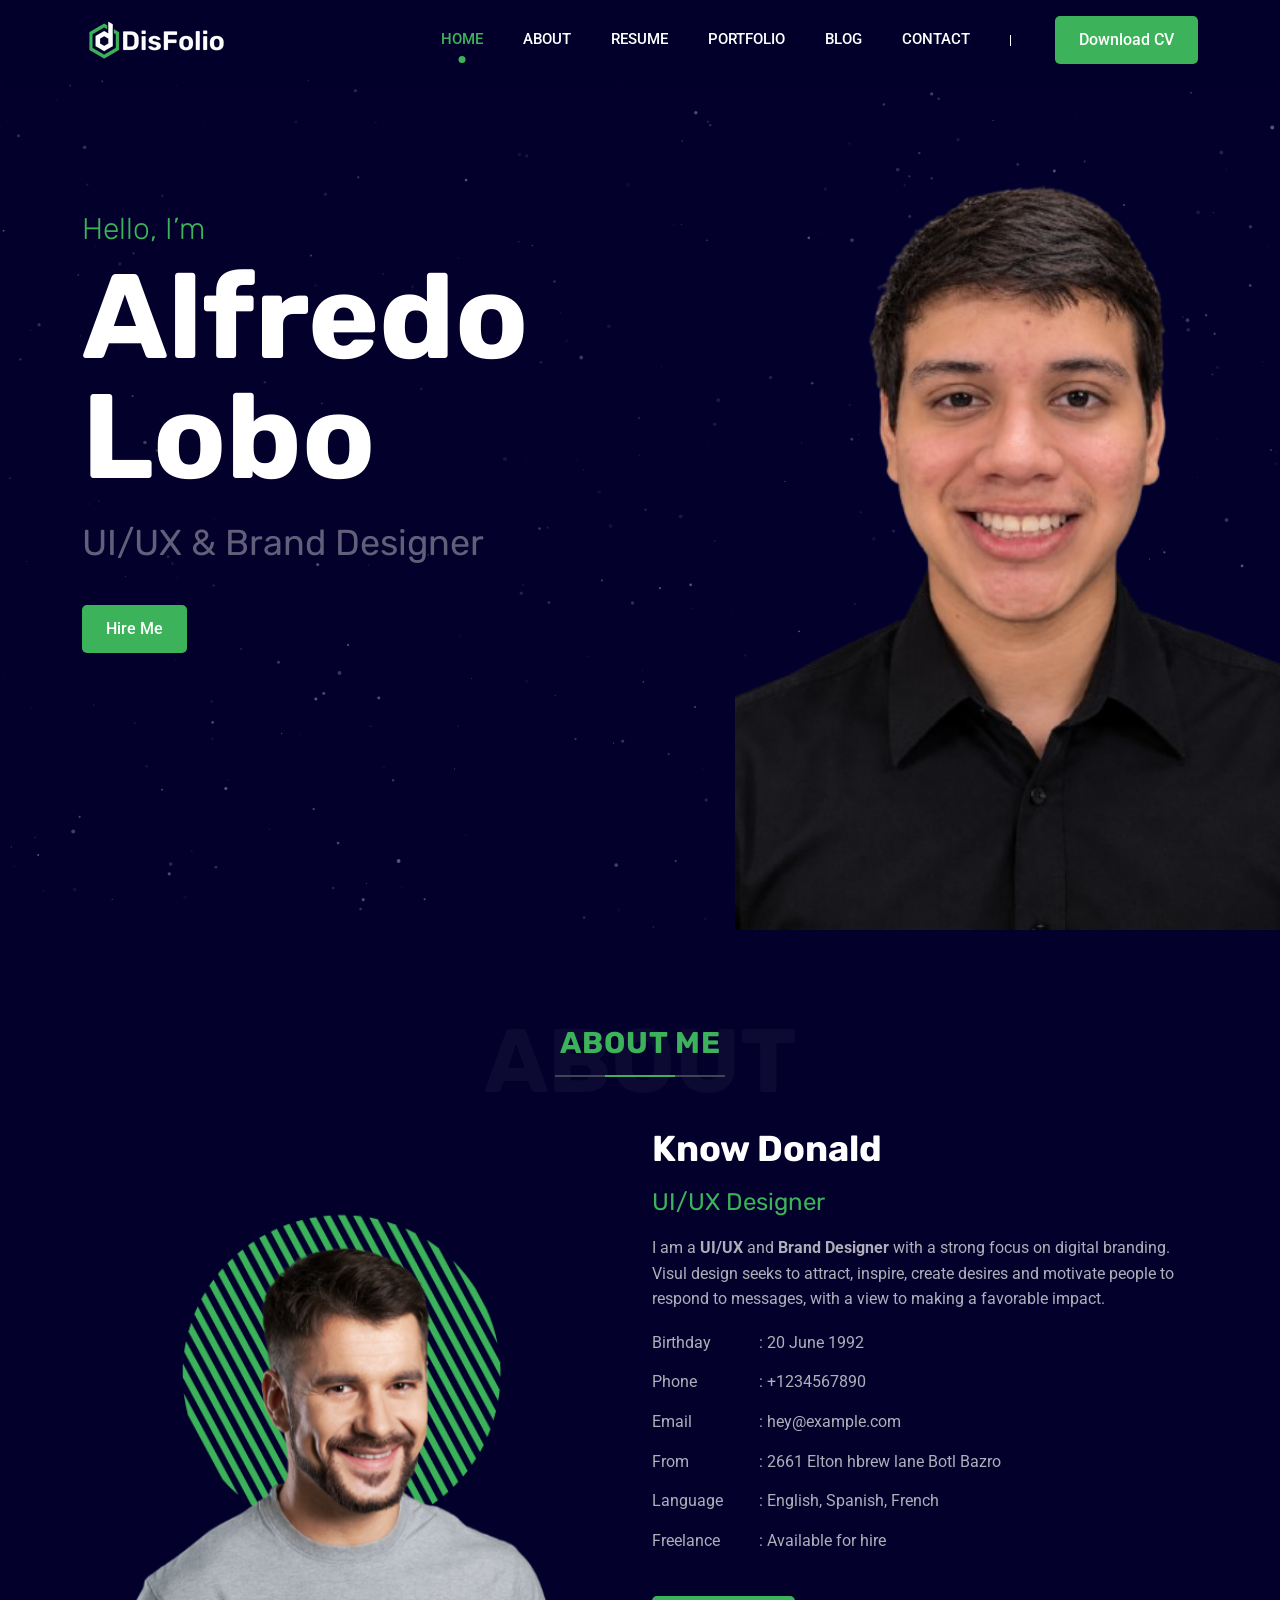
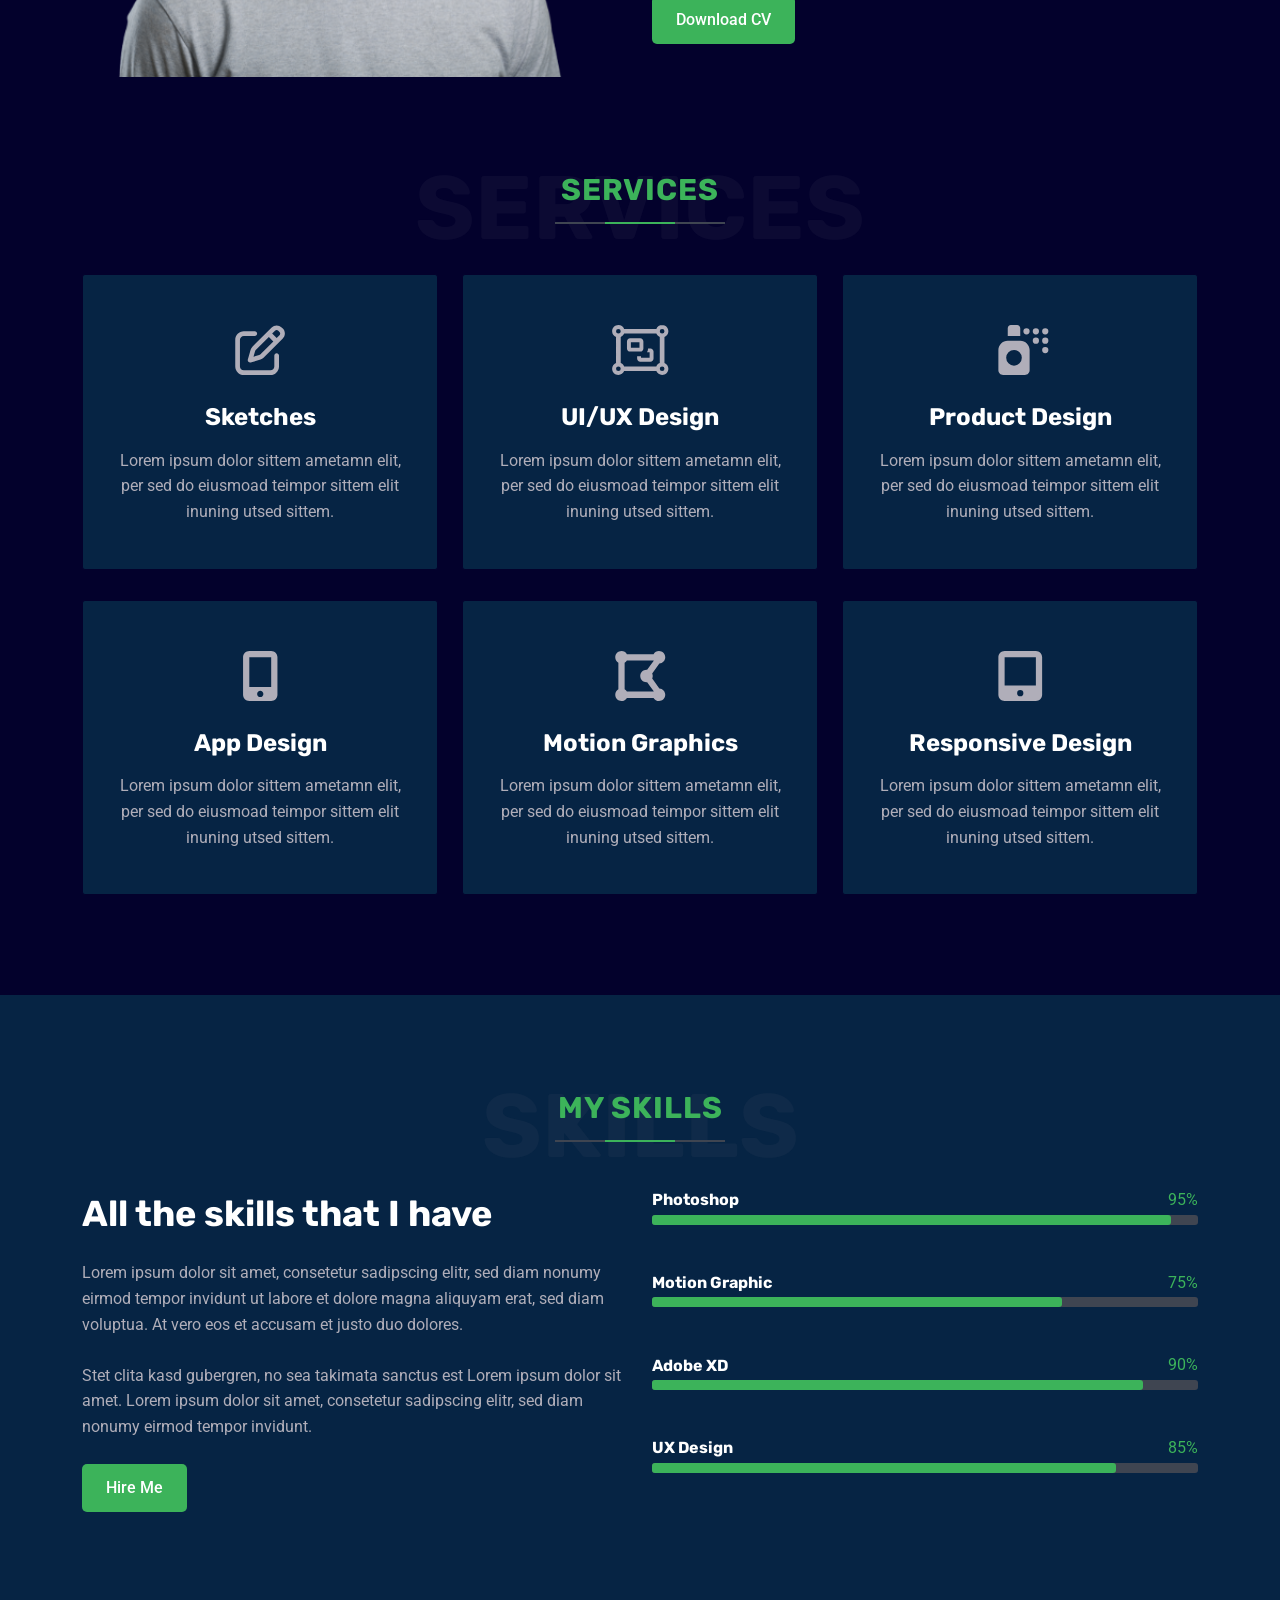
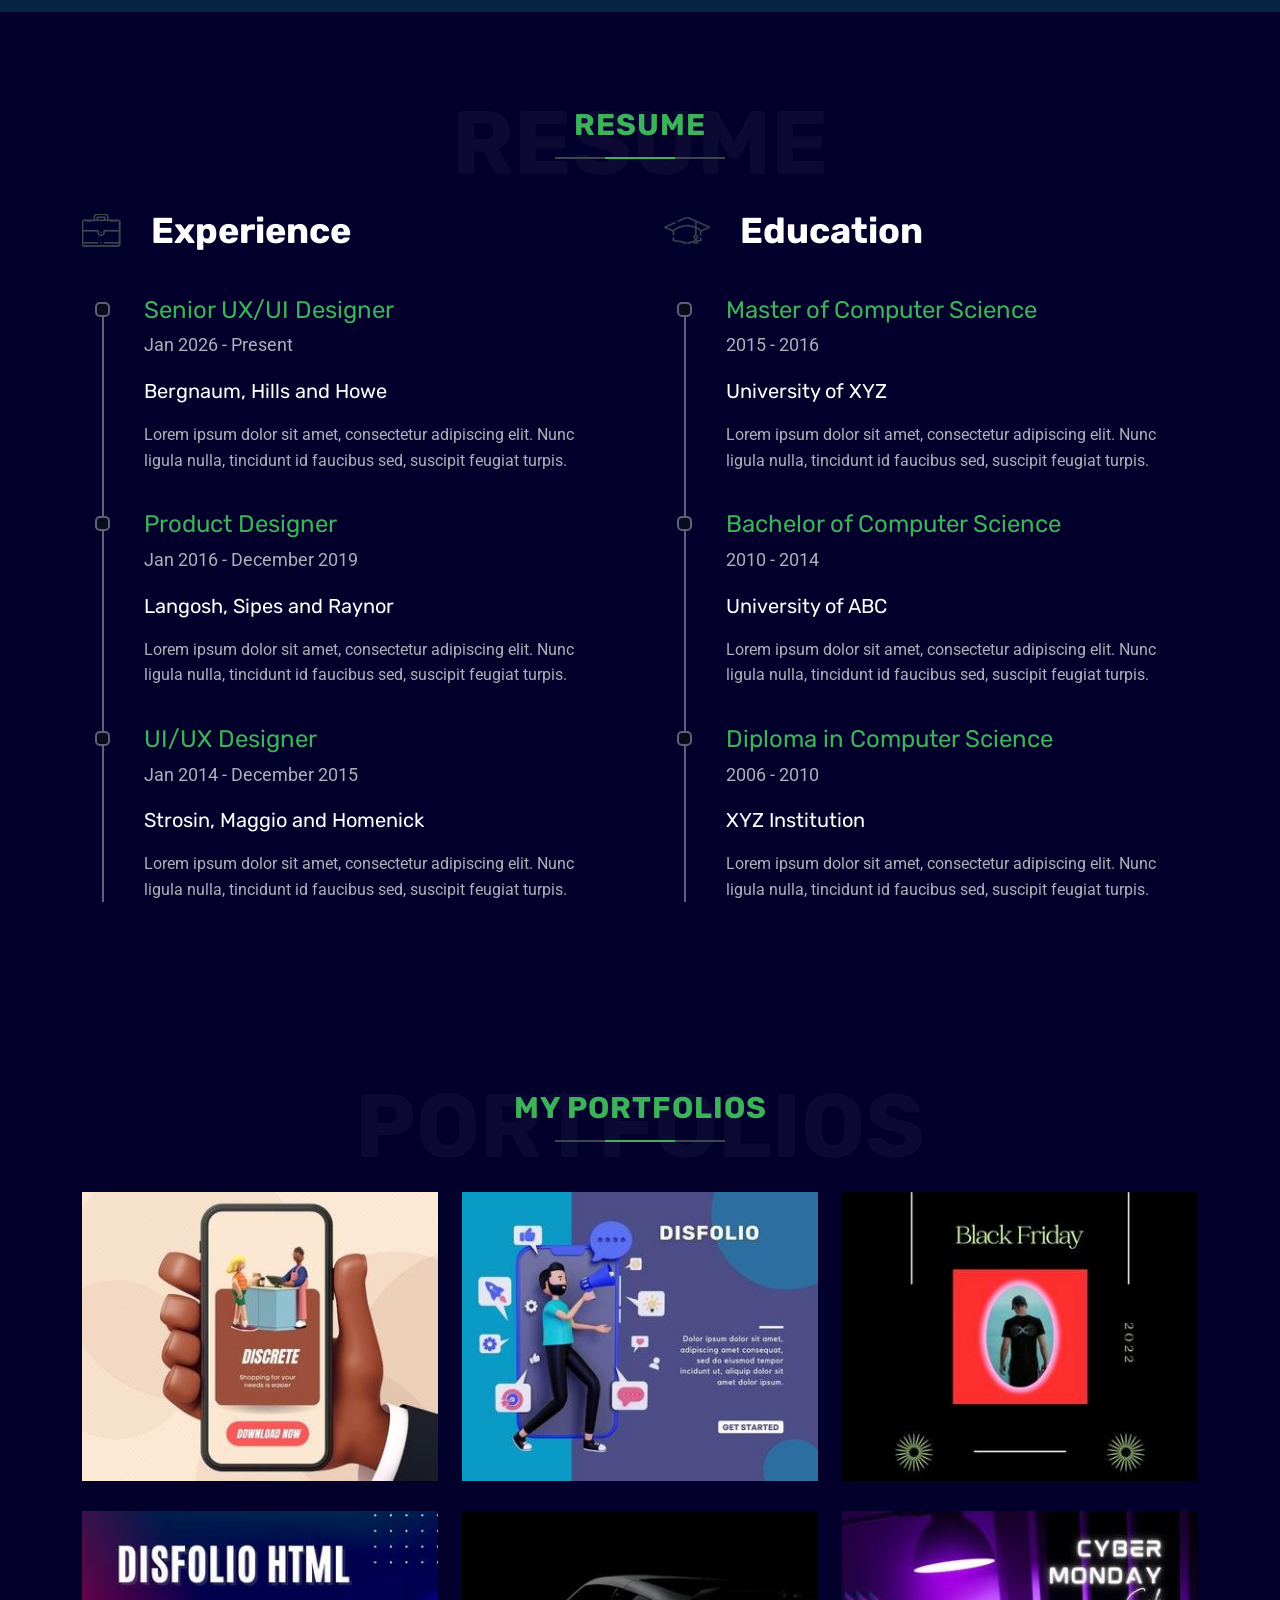
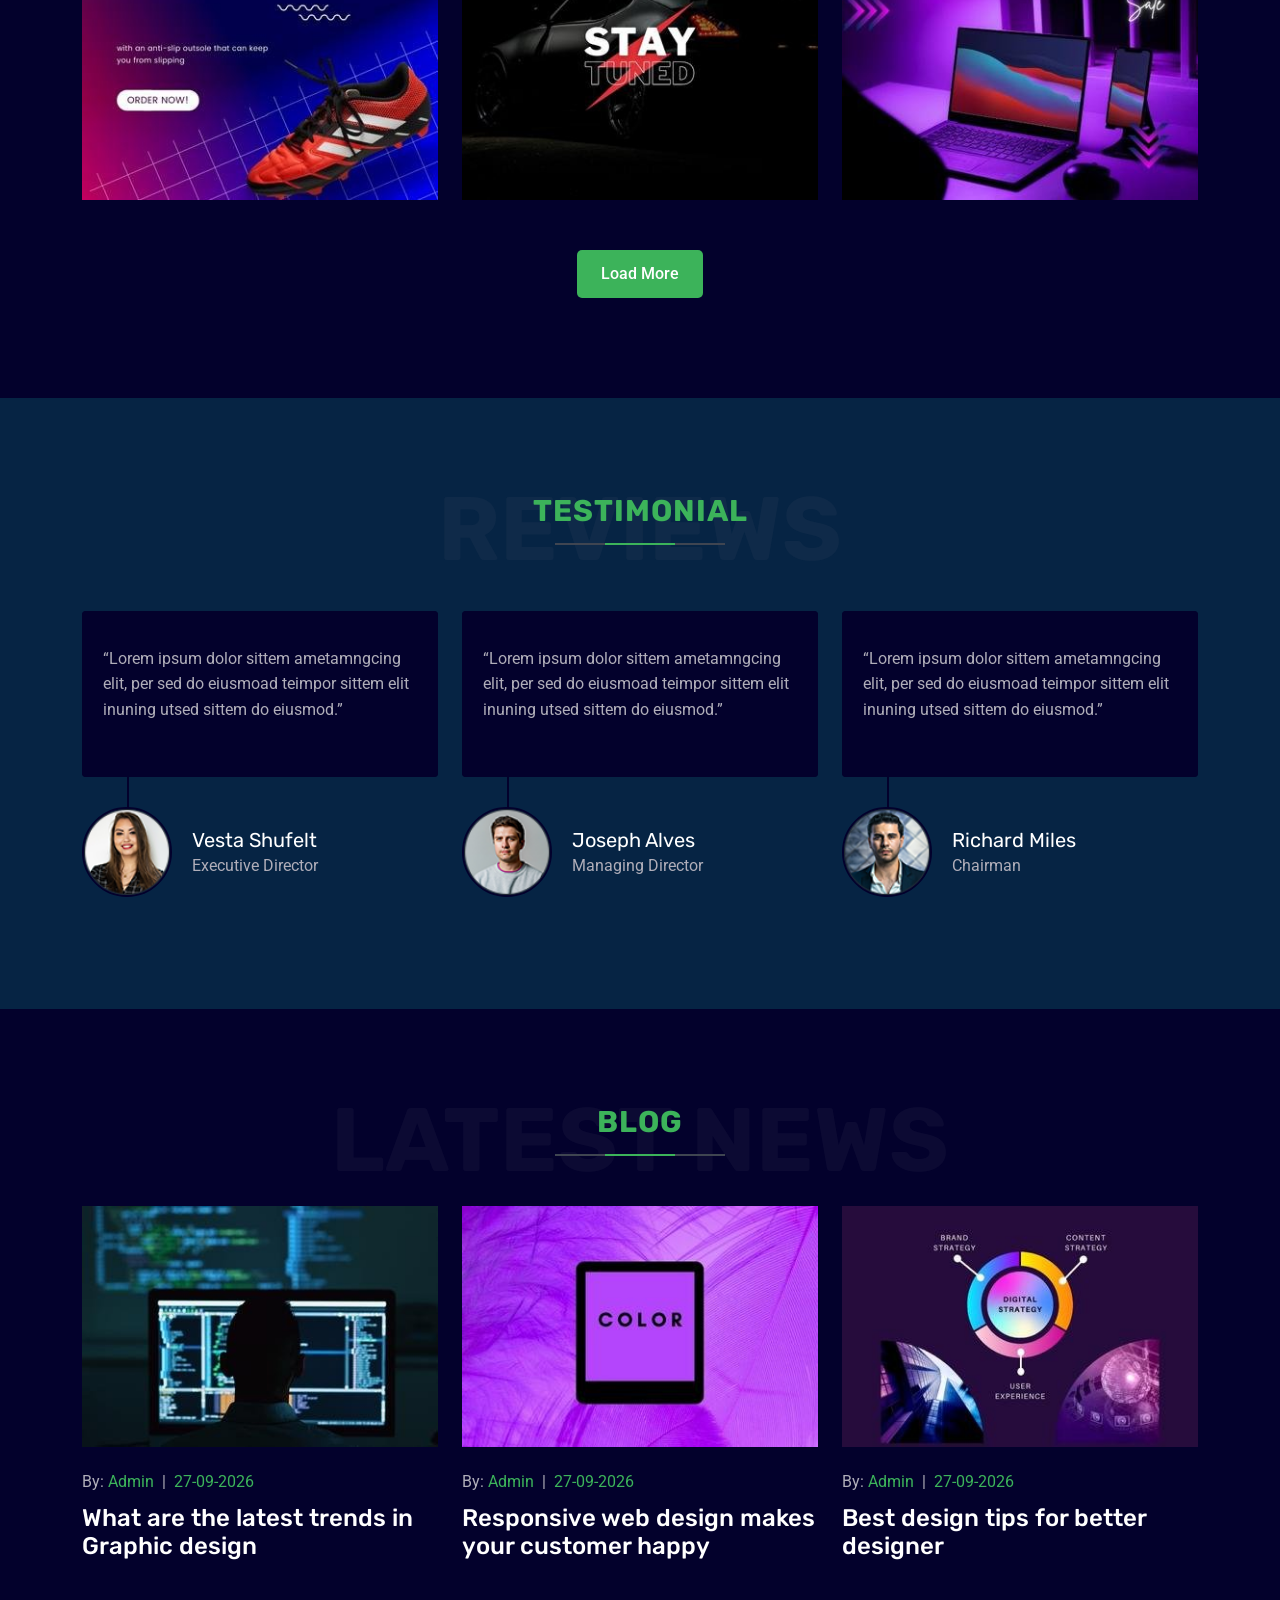
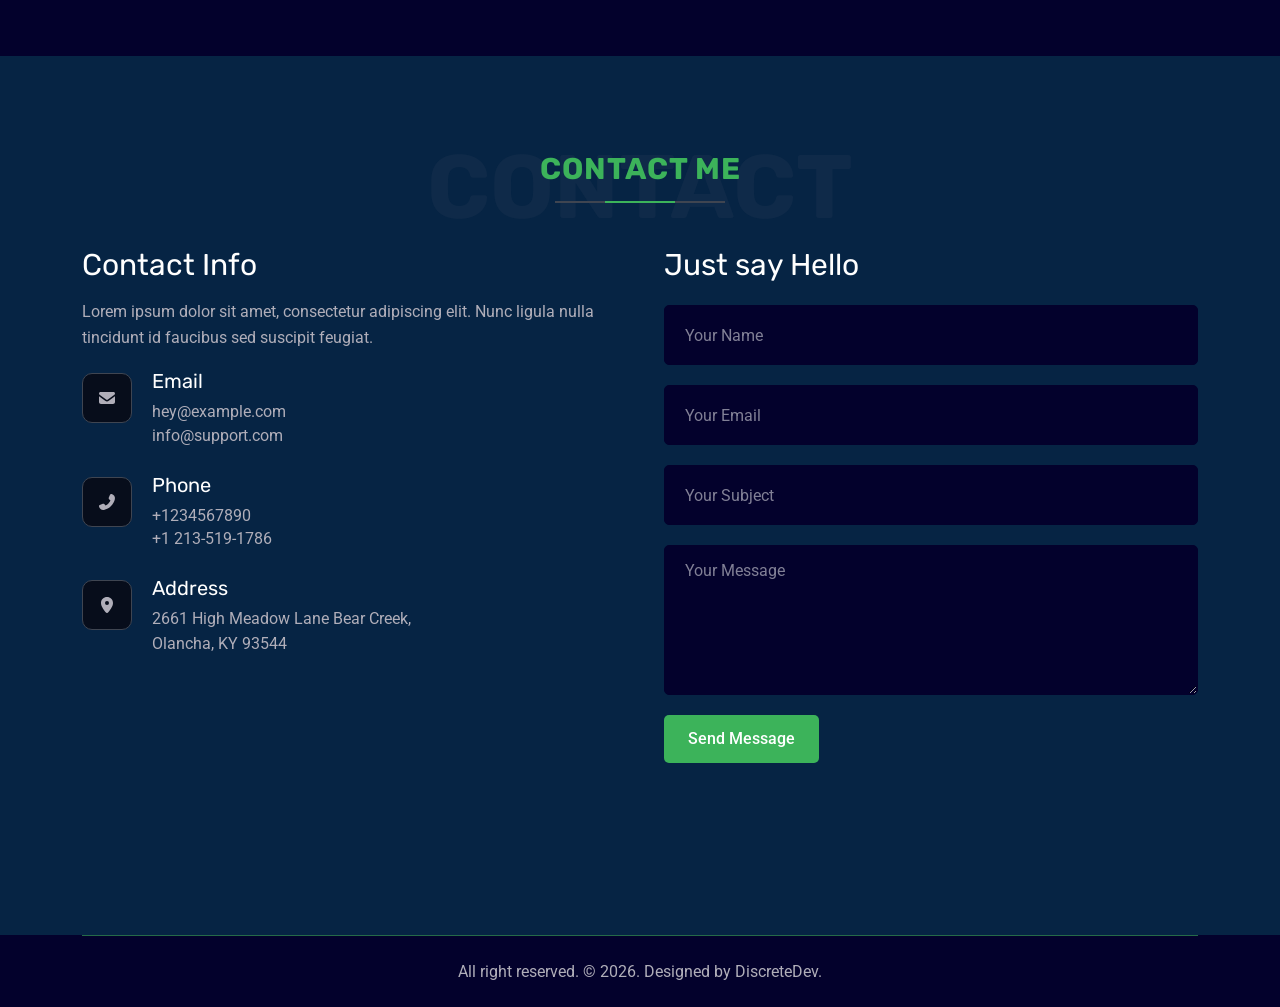
==== template.discretedev.com/html/disfolio-demo/disfolio/index.html @ b35b833a "miprimerportafolio.1" ====
<!DOCTYPE html>
<html class="no-js" lang="zxx">


<!-- Mirrored from https://template.discretedev.com/html/disfolio-demo/disfolio/index.html by HTTrack Website Copier/3.x [XR&CO], Mon, 09 Nov 2026 21:47:05 GMT -->
<head>
  <!-- Meta Tags -->
  <meta charset="utf-8">
  <meta http-equiv="x-ua-compatible" content="ie=edge">
  <meta name="viewport" content="width=device-width, initial-scale=1">
  <meta name="author" content="DiscreteDev">
  <!-- Page Title -->
  <title>Disfolio - Personal Portfolio HTML Template</title>


  <!-- Favicon Icon -->
  <link rel="icon" href="assets/img/favicon.png" />


  <!-- Stylesheets -->
  <link rel="stylesheet" href="assets/css/bootstrap.min.css" />

  <link rel="stylesheet" href="assets/css/all.min.css" />
  <link rel="stylesheet" href="assets/css/swiper-bundle.min.css" />
  <link rel="stylesheet" href="assets/css/lightgallery.min.css" />
  <link rel="stylesheet" href="assets/css/animate.css" />
  <link rel="stylesheet" href="assets/css/style.css" />
</head>

<body id="home">

  <!-- Start Header Section -->
  <header class="st-site-header st-style1 st-sticky-header">
    <div class="st-main-header">
      <div class="container">
        <div class="st-main-header-in">
          <div class="st-main-header-left">
            <a class="st-site-branding" href="index.html"><img src="assets/img/logo.png" alt="Disfolio"></a>
          </div>
          <div class="st-main-header-right">
            <div class="st-nav">
              <ul class="st-nav-list st-onepage-nav">
                <li><a href="#home" class="st-smooth-move">Home</a></li>
                <li><a href="#about" class="st-smooth-move">About</a></li>
                <li><a href="#resume" class="st-smooth-move">Resume</a></li>
                <li><a href="#portfolio" class="st-smooth-move">Portfolio</a></li>
                <li><a href="#blog" class="st-smooth-move">Blog</a></li>
                <li><a href="#contact" class="st-smooth-move">Contact</a></li>
              </ul>
              <div class="sp-cvbtn">
                <a class="st-btn st-style1 st-color1" href="assets/cv.pdf" download>Download CV</a>
              </div>
            </div>
          </div>
        </div>
      </div>
    </div>
  </header>
  <!-- End Header Section -->





  <!-- Start Hero Seciton -->
  <div class="st-height-b80 st-height-lg-b80"></div>
  <section class="st-hero-wrap st-parallax">
    <div class="st-hero st-style1 ">
      <div class="container">
        <div class="st-hero-text">
          <h3>Hello, I’m</h3>
          <h1>Alfredo <br> Lobo
          </h1>
          <h2>UI/UX & Brand Designer</h2>
          <div class="st-hero-btn">
            <a href="#contact" class="st-btn st-style1 st-color1 st-smooth-move">Hire me</a>
          </div>
        </div>
      </div>
    </div>
    <!-- Hero Image - Social Link Group -->
    <div class="st-hero-img st-to-right">
      <img class="wow fadeInRight" src="assets/img/section/hero-img.png" alt="Hero">

    </div>
    <div id="particles-js"></div>
  </section>
  <!-- End Hero Seciton -->





  <!-- Start About Seciton -->
  <section id="about" class="st-about-wrap">
    <div class="st-height-b100 st-height-lg-b80"></div>
    <div class="container">
      <div class="st-section-heading st-style1">
        <h4 class="st-section-heading-title">ABOUT ME</h4>
        <h2 class="st-section-heading-subtitle">ABOUT</h2>
      </div>
      <div class="st-height-b25 st-height-lg-b25"></div>
    </div>
    <div class="container">
      <div class="row">
        <div class="col-lg-6 wow fadeInLeft">
          <div class="st-about-img-wrap">
            <div class="st-about-img st-dynamic-bg st-bg" data-src="assets/img/section/about.png"></div>
          </div>
          <div class="st-height-b0 st-height-lg-b30"></div>
        </div>
        <div class="col-lg-6">
          <div class="st-vertical-middle">
            <div class="st-vertical-middle-in">
              <div class="st-text-block st-style1">
                <h2 class="st-text-block-title">Know Donald
                </h2>
                <h4 class="st-text-block-subtitle">UI/UX Designer</h4>
                <div class="st-text-block-text">
                  <p>I am a <strong>UI/UX</strong> and <strong>Brand Designer</strong> with a strong focus on digital
                    branding. Visul
                    design seeks to attract,
                    inspire, create desires and motivate people to respond to messages, with a view to making a
                    favorable impact.</p>
                </div>
                <ul class="st-text-block-details st-mp0">
                  <li><span>Birthday</span> : <span>20 June 1992</span></li>
                  <li><span>Phone</span> : <span>+1234567890</span></li>
                  <li><span>Email</span> : <span>hey@example.com</span></li>
                  <li><span>From</span> : <span>2661 Elton hbrew lane Botl Bazro</span></li>
                  <li><span>Language</span> : <span>English, Spanish, French</span></li>
                  <li><span>Freelance</span> : <span>Available for hire</span></li>
                </ul>
                <div class="st-text-block-btn">
                  <a href="assets/cv.pdf" class="st-btn st-style1 st-color1" download>Download CV</a>
                </div>
              </div>
            </div>
          </div>
        </div>
      </div>
    </div>
  </section>
  <!-- End About Seciton -->





  <!-- Start Service Seciton -->
  <section>
    <div class="st-height-b100 st-height-lg-b80"></div>
    <div class="container">
      <div class="st-section-heading st-style1">
        <h4 class="st-section-heading-title">SERVICES</h4>
        <h2 class="st-section-heading-subtitle">SERVICES</h2>
      </div>
      <div class="st-height-b25 st-height-lg-b25"></div>
    </div>

    <!-- Iconbox Container -->

    <div class="container">
      <div class="row">
        <div class="col-lg-4 col-md-6">
          <div class="st-iconbox st-style1">
            <div class="st-iconbox-icon">
              <i class="far fa-edit"></i>
            </div>
            <h2 class="st-iconbox-title">Sketches</h2>
            <div class="st-iconbox-text">Lorem ipsum dolor sittem ametamn elit, per sed do eiusmoad teimpor sittem elit
              inuning utsed sittem.</div>
          </div>
          <div class="st-height-b30 st-height-lg-b30"></div>
        </div><!-- .col -->

        <div class="col-lg-4 col-md-6">
          <div class="st-iconbox st-style1">
            <div class="st-iconbox-icon">
              <i class="far fa-object-group"></i>
            </div>
            <h2 class="st-iconbox-title">UI/UX Design</h2>
            <div class="st-iconbox-text">Lorem ipsum dolor sittem ametamn elit, per sed do eiusmoad teimpor sittem elit
              inuning utsed sittem.</div>
          </div>
          <div class="st-height-b30 st-height-lg-b30"></div>
        </div><!-- .col -->

        <div class="col-lg-4 col-md-6">
          <div class="st-iconbox st-style1">
            <div class="st-iconbox-icon">
              <i class="fas fa-spray-can"></i>
            </div>
            <h2 class="st-iconbox-title">Product Design</h2>
            <div class="st-iconbox-text">Lorem ipsum dolor sittem ametamn elit, per sed do eiusmoad teimpor sittem elit
              inuning utsed sittem.</div>
          </div>
          <div class="st-height-b30 st-height-lg-b30"></div>
        </div><!-- .col -->

        <div class="col-lg-4 col-md-6">
          <div class="st-iconbox st-style1">
            <div class="st-iconbox-icon">
              <i class="fas fa-mobile-alt"></i>
            </div>
            <h2 class="st-iconbox-title">App Design</h2>
            <div class="st-iconbox-text">Lorem ipsum dolor sittem ametamn elit, per sed do eiusmoad teimpor sittem elit
              inuning utsed sittem.</div>
          </div>
          <div class="st-height-b0 st-height-lg-b30"></div>
        </div><!-- .col -->

        <div class="col-lg-4 col-md-6">
          <div class="st-iconbox st-style1">
            <div class="st-iconbox-icon">
              <i class="fas fa-draw-polygon"></i>
            </div>
            <h2 class="st-iconbox-title">Motion Graphics</h2>
            <div class="st-iconbox-text">Lorem ipsum dolor sittem ametamn elit, per sed do eiusmoad teimpor sittem elit
              inuning utsed sittem.</div>
          </div>
          <div class="st-height-b0 st-height-lg-b30"></div>
        </div><!-- .col -->

        <div class="col-lg-4 col-md-6">
          <div class="st-iconbox st-style1">
            <div class="st-iconbox-icon">
              <i class="fas fa-tablet-alt"></i>
            </div>
            <h2 class="st-iconbox-title">Responsive Design</h2>
            <div class="st-iconbox-text">Lorem ipsum dolor sittem ametamn elit, per sed do eiusmoad teimpor sittem elit
              inuning utsed sittem.</div>
          </div>
          <div class="st-height-b0 st-height-lg-b30"></div>
        </div><!-- .col -->
      </div>
    </div>
    <div class="st-height-b100 st-height-lg-b80"></div>
  </section>
  <!-- End Service Seciton -->





  <!-- Start Skill Seciton -->
  <section class="st-dark-bg">
    <div class="st-height-b100 st-height-lg-b80"></div>
    <div class="container">
      <div class="st-section-heading st-style1">
        <h4 class="st-section-heading-title">MY SKILLS</h4>
        <h2 class="st-section-heading-subtitle">SKILLS</h2>
      </div>
      <div class="st-height-b25 st-height-lg-b25"></div>
    </div>

    <div class="container">
      <div class="row g-4">
        <div class="col-lg-6">
          <div class="st-skill-wrap">
            <div class="st-skill-heading">
              <h2 class="st-skill-title">All the skills that I have</h2>
              <div class="st-skill-subtitle">Lorem ipsum dolor sit amet, consetetur sadipscing elitr, sed diam
                nonumy eirmod tempor invidunt ut labore et dolore magna aliquyam erat, sed diam voluptua. At vero
                eos et accusam et justo duo dolores. <br><br>Stet clita kasd gubergren, no sea takimata
                sanctus est Lorem ipsum dolor sit amet. Lorem ipsum dolor sit amet, consetetur sadipscing elitr,
                sed diam nonumy eirmod tempor invidunt.
              </div>
              <div class="st-text-block-btn mt-4">
                <a href="#contact" class="st-btn st-style1 st-color1">Hire Me</a>
              </div>
            </div><!-- .st-skill-heading -->
          </div>
        </div>

        <!-- Progressbar -->

        <div class="col-lg-6">
          <div class="st-height-b0 st-height-lg-b30"></div>
          <div class="st-progressbar-wrap">
            <div class="st-single-progressbar">
              <div class="st-progressbar-heading">
                <h3 class="st-progressbar-title">Photoshop</h3>
                <div class="st-progressbar-percentage wow fadeInLeft" data-wow-duration="1.5s" data-wow-delay="0.5s">95%
                </div>
              </div>
              <div class="st-progressbar" data-progress="95">
                <div class="st-progressbar-in wow fadeInLeft"></div>
              </div>
            </div><!-- .st-single-progressbar -->

            <div class="st-height-b30 st-height-lg-b20"></div>
            <div class="st-single-progressbar">
              <div class="st-progressbar-heading">
                <h3 class="st-progressbar-title">Motion Graphic</h3>
                <div class="st-progressbar-percentage wow fadeInLeft" data-wow-duration="1.5s" data-wow-delay="0.5s">75%
                </div>
              </div>
              <div class="st-progressbar" data-progress="75">
                <div class="st-progressbar-in wow fadeInLeft"></div>
              </div>
            </div><!-- .st-single-progressbar -->

            <div class="st-height-b30 st-height-lg-b20"></div>
            <div class="st-single-progressbar">
              <div class="st-progressbar-heading">
                <h3 class="st-progressbar-title">Adobe XD</h3>
                <div class="st-progressbar-percentage wow fadeInLeft" data-wow-duration="1.5s" data-wow-delay="0.5s">90%
                </div>
              </div>
              <div class="st-progressbar" data-progress="90">
                <div class="st-progressbar-in wow fadeInLeft"></div>
              </div>
            </div><!-- .st-single-progressbar -->

            <div class="st-height-b30 st-height-lg-b20"></div>
            <div class="st-single-progressbar">
              <div class="st-progressbar-heading">
                <h3 class="st-progressbar-title">UX Design</h3>
                <div class="st-progressbar-percentage wow fadeInLeft" data-wow-duration="1.5s" data-wow-delay="0.5s">85%
                </div>
              </div>
              <div class="st-progressbar" data-progress="85">
                <div class="st-progressbar-in wow fadeInLeft"></div>
              </div>
            </div><!-- .st-single-progressbar -->
          </div>
        </div>
      </div>
    </div>
    <div class="st-height-b100 st-height-lg-b80"></div>
  </section>
  <!-- End Skill Seciton -->





  <!-- Start Resume Seciton -->
  <section id="resume">
    <div class="st-height-b100 st-height-lg-b80"></div>
    <div class="container">
      <div class="st-section-heading st-style1">
        <h4 class="st-section-heading-title">RESUME</h4>
        <h2 class="st-section-heading-subtitle">RESUME</h2>
      </div>
      <div class="st-height-b25 st-height-lg-b25"></div>
    </div>
    <div class="container">
      <div class="row g-5">
        <!-- Experience -->
        <div class="col-lg-6">
          <div class="st-resume-wrap">
            <div class="st-resume-heading">
              <img src="assets/img/icon/resume-icon1.png" alt="resume-icon">
              <h2 class="st-resume-heading-title">Experience</h2>
            </div>

            <div class="st-height-b50 st-height-lg-b30"></div>

            <div class="st-resume-timeline-wrap">
              <div class="st-resume-timeline">
                <h3 class="st-resume-timeline-title">Senior UX/UI Designer</h3>
                <div class="st-resume-timeline-duration">Jan <span class="year"></span> - Present</div>
                <h4 class="st-resume-timeline-subtitle">Bergnaum, Hills and Howe</h4>
                <div class="st-resume-timeline-text">
                  <p>Lorem ipsum dolor sit amet, consectetur adipiscing elit. Nunc
                    ligula nulla, tincidunt id faucibus sed, suscipit feugiat turpis.</p>
                </div>
              </div> <!-- st-resume-timeline -->
              <div class="st-height-b50 st-height-lg-b30"></div>
              <div class="st-resume-timeline">
                <h3 class="st-resume-timeline-title">Product Designer</h3>
                <div class="st-resume-timeline-duration">Jan 2016 - December 2019</div>
                <h4 class="st-resume-timeline-subtitle">Langosh, Sipes and Raynor</h4>
                <div class="st-resume-timeline-text">
                  <p>Lorem ipsum dolor sit amet, consectetur adipiscing elit. Nunc
                    ligula nulla, tincidunt id faucibus sed, suscipit feugiat turpis.</p>
                </div>
              </div> <!-- st-resume-timeline -->
              <div class="st-height-b50 st-height-lg-b30"></div>
              <div class="st-resume-timeline">
                <h3 class="st-resume-timeline-title">UI/UX Designer</h3>
                <div class="st-resume-timeline-duration">Jan 2014 - December 2015</div>
                <h4 class="st-resume-timeline-subtitle">Strosin, Maggio and Homenick</h4>
                <div class="st-resume-timeline-text">
                  <p>Lorem ipsum dolor sit amet, consectetur adipiscing elit. Nunc
                    ligula nulla, tincidunt id faucibus sed, suscipit feugiat turpis.</p>
                </div>
              </div> <!-- st-resume-timeline -->
            </div>
          </div>
        </div>

        <!-- Education -->
        <div class="col-lg-6">

          <div class="st-height-b0 st-height-lg-b50"></div>
          <div class="st-resume-wrap">
            <div class="st-resume-heading">
              <img src="assets/img/icon/resume-icon2.png" alt="resume-icon">
              <h2 class="st-resume-heading-title">Education</h2>
            </div>
            <div class="st-height-b50 st-height-lg-b30"></div>

            <div class="st-resume-timeline-wrap">
              <div class="st-resume-timeline">
                <h3 class="st-resume-timeline-title">Master of Computer Science</h3>
                <div class="st-resume-timeline-duration">2015 - 2016</div>
                <h4 class="st-resume-timeline-subtitle">University of XYZ</h4>
                <div class="st-resume-timeline-text">
                  <p>Lorem ipsum dolor sit amet, consectetur adipiscing elit. Nunc
                    ligula nulla, tincidunt id faucibus sed, suscipit feugiat turpis.</p>
                </div>
              </div> <!-- st-resume-timeline -->
              <div class="st-height-b50 st-height-lg-b30"></div>
              <div class="st-resume-timeline">
                <h3 class="st-resume-timeline-title">Bachelor of Computer Science</h3>
                <div class="st-resume-timeline-duration">2010 - 2014</div>
                <h4 class="st-resume-timeline-subtitle">University of ABC</h4>
                <div class="st-resume-timeline-text">
                  <p>Lorem ipsum dolor sit amet, consectetur adipiscing elit. Nunc
                    ligula nulla, tincidunt id faucibus sed, suscipit feugiat turpis.</p>
                </div>
              </div> <!-- st-resume-timeline -->
              <div class="st-height-b50 st-height-lg-b30"></div>
              <div class="st-resume-timeline">
                <h3 class="st-resume-timeline-title">Diploma in Computer Science</h3>
                <div class="st-resume-timeline-duration">2006 - 2010</div>
                <h4 class="st-resume-timeline-subtitle">XYZ Institution</h4>
                <div class="st-resume-timeline-text">
                  <p>Lorem ipsum dolor sit amet, consectetur adipiscing elit. Nunc
                    ligula nulla, tincidunt id faucibus sed, suscipit feugiat turpis.</p>
                </div>
              </div> <!-- st-resume-timeline -->
            </div>
          </div>
        </div>
      </div>
    </div>
    <div class="st-height-b100 st-height-lg-b80"></div>
  </section>
  <!-- End Resume Seciton -->






  <!-- Start Portfolio Seciton -->
  <section id="portfolio">
    <div class="st-height-b100 st-height-lg-b80"></div>
    <div class="container">
      <div class="st-section-heading st-style1">
        <h4 class="st-section-heading-title">MY PORTFOLIOS</h4>
        <h2 class="st-section-heading-subtitle">PORTFOLIOS</h2>
      </div>
      <div class="st-height-b25 st-height-lg-b25"></div>
    </div>
    <div class="container">
      <div class="row">
        <div class="col-lg-4 col-md-6">
          <div class="st-portfolio-single st-style1 st-lightgallery">
            <div class="st-portfolio-item">
              <a href="assets/img/portfolio/1.jpg" class="st-portfolio st-zoom st-lightbox-item">
                <div class="st-portfolio-img st-zoom-in">
                  <img src="assets/img/portfolio/portfolio1.jpg" alt="portfolio">
                </div>
                <div class="st-portfolio-item-hover">
                  <span class="st-icon"><i class="fas fa-plus-circle"></i></span>
                  <h5>Product Design</h5>
                  <p>Design / Marketing</p>
                </div>
              </a>
            </div>
          </div>
        </div>
        <div class="col-lg-4 col-md-6">
          <div class="st-portfolio-single st-style1 st-lightgallery">
            <div class="st-portfolio-item">
              <a href="assets/img/portfolio/2.jpg" class="st-portfolio st-zoom st-lightbox-item">
                <div class="st-portfolio-img st-zoom-in">
                  <img src="assets/img/portfolio/portfolio2.jpg" alt="portfolio">
                </div>
                <div class="st-portfolio-item-hover">
                  <span class="st-icon"><i class="fas fa-plus-circle"></i></span>
                  <h5>Product Design</h5>
                  <p>Design / Marketing</p>
                </div>
              </a>
            </div>
          </div>
        </div>
        <div class="col-lg-4 col-md-6">
          <div class="st-portfolio-single st-style1 st-lightgallery">
            <div class="st-portfolio-item">
              <a href="assets/img/portfolio/3.jpg" class="st-portfolio st-zoom st-lightbox-item">
                <div class="st-portfolio-img st-zoom-in">
                  <img src="assets/img/portfolio/portfolio3.jpg" alt="portfolio">
                </div>
                <div class="st-portfolio-item-hover">
                  <span class="st-icon"><i class="fas fa-plus-circle"></i></span>
                  <h5>Product Design</h5>
                  <p>Design / Marketing</p>
                </div>
              </a>
            </div>
          </div>
        </div>
        <div class="col-lg-4 col-md-6">
          <div class="st-portfolio-single st-style1 st-lightgallery">
            <div class="st-portfolio-item">
              <a href="assets/img/portfolio/4.jpg" class="st-portfolio st-zoom st-lightbox-item">
                <div class="st-portfolio-img st-zoom-in">
                  <img src="assets/img/portfolio/portfolio4.jpg" alt="portfolio">
                </div>
                <div class="st-portfolio-item-hover">
                  <span class="st-icon"><i class="fas fa-plus-circle"></i></span>
                  <h5>Product Design</h5>
                  <p>Design / Marketing</p>
                </div>
              </a>
            </div>
          </div>
        </div>
        <div class="col-lg-4 col-md-6">
          <div class="st-portfolio-single st-style1 st-lightgallery">
            <div class="st-portfolio-item">
              <a href="assets/img/portfolio/5.jpg" class="st-portfolio st-zoom st-lightbox-item">
                <div class="st-portfolio-img st-zoom-in">
                  <img src="assets/img/portfolio/portfolio5.jpg" alt="portfolio">
                </div>
                <div class="st-portfolio-item-hover">
                  <span class="st-icon"><i class="fas fa-plus-circle"></i></span>
                  <h5>Product Design</h5>
                  <p>Design / Marketing</p>
                </div>
              </a>
            </div>
          </div>
        </div>
        <div class="col-lg-4 col-md-6">
          <div class="st-portfolio-single st-style1 st-lightgallery">
            <div class="st-portfolio-item">
              <a href="assets/img/portfolio/6.jpg" class="st-portfolio st-zoom st-lightbox-item">
                <div class="st-portfolio-img st-zoom-in">
                  <img src="assets/img/portfolio/portfolio6.jpg" alt="portfolio">
                </div>
                <div class="st-portfolio-item-hover">
                  <span class="st-icon"><span class="st-icon"><i class="fas fa-plus-circle"></i></span></span>
                  <h5>Product Design</h5>
                  <p>Design / Marketing</p>
                </div>
              </a>
            </div>
          </div>
        </div>
        <div class="col-lg-12 text-center">
          <div class="st-portfolio-btn">
            <a href="#" class="st-btn st-style1 st-color1">Load More</a>
          </div>
        </div>
      </div>
    </div>
    <div class="st-height-b100 st-height-lg-b80"></div>
  </section>
  <!-- End Portfolio Seciton -->





  <!-- Start Review Seciton -->
  <section class="st-dark-bg">
    <div class="st-height-b100 st-height-lg-b80"></div>
    <div class="container">
      <div class="st-section-heading st-style1">
        <h4 class="st-section-heading-title">Testimonial</h4>
        <h2 class="st-section-heading-subtitle">REVIEWS</h2>
      </div>
      <div class="st-height-b25 st-height-lg-b25"></div>
    </div>

    <!-- Reviews Container -->
    <div class="container">
      <div class="swiper st-slider st-style1 st-reviews-wrap py-3">
        <div class="swiper-wrapper">
          <div class="swiper-slide">
            <div class="st-testimonial st-style1 wow fadeInLeft" data-wow-duration="0.8s" data-wow-delay="0.2s">
              <div class="st-testimonial-text">
                <p>“Lorem ipsum dolor sittem ametamngcing elit, per sed do eiusmoad
                  teimpor sittem elit inuning utsed sittem do eiusmod.”</p>
              </div>
              <div class="st-testimonial-info">
                <div class="st-testimonial-img"><img src="assets/img/client/client1.png" alt="client1"></div>
                <div class="st-testimonial-meta">
                  <h4 class="st-testimonial-name">Richard Miles</h4>
                  <div class="st-testimonial-designation">Chairman</div>
                </div>
              </div>
            </div>
          </div>
          <div class="swiper-slide">
            <div class="st-testimonial st-style1 wow fadeInLeft" data-wow-duration="0.8s" data-wow-delay="0.2s">
              <div class="st-testimonial-text">
                <p>“Lorem ipsum dolor sittem ametamngcing elit, per sed do eiusmoad
                  teimpor sittem elit inuning utsed sittem do eiusmod.”</p>
              </div>
              <div class="st-testimonial-info">
                <div class="st-testimonial-img"><img src="assets/img/client/client2.png" alt="client2"></div>
                <div class="st-testimonial-meta">
                  <h4 class="st-testimonial-name">Vesta Shufelt</h4>
                  <div class="st-testimonial-designation">Executive Director</div>
                </div>
              </div>
            </div>
          </div>
          <div class="swiper-slide">
            <div class="st-testimonial st-style1 wow fadeInLeft" data-wow-duration="0.8s" data-wow-delay="0.2s">
              <div class="st-testimonial-text">
                <p>“Lorem ipsum dolor sittem ametamngcing elit, per sed do eiusmoad
                  teimpor sittem elit inuning utsed sittem do eiusmod.”</p>
              </div>
              <div class="st-testimonial-info">
                <div class="st-testimonial-img"><img src="assets/img/client/client3.png" alt="client3"></div>
                <div class="st-testimonial-meta">
                  <h4 class="st-testimonial-name">Joseph Alves</h4>
                  <div class="st-testimonial-designation">Managing Director</div>
                </div>
              </div>
            </div>
          </div>
        </div>
      </div><!-- .st-slider -->
    </div>
    <div class="st-height-b100 st-height-lg-b80"></div>
  </section>
  <!-- End Review Seciton -->






  <!-- Start Blog Seciton -->
  <section id="blog">
    <div class="st-height-b100 st-height-lg-b80"></div>
    <div class="container">
      <div class="st-section-heading st-style1">
        <h4 class="st-section-heading-title">BLOG</h4>
        <h2 class="st-section-heading-subtitle">LATEST NEWS</h2>
      </div>
      <div class="st-height-b25 st-height-lg-b25"></div>
    </div>

    <!-- Latest News Container -->

    <div class="container">
      <div class="blog-wrapper">
        <div class="row g-4">
          <div class="col-lg-4 col-sm-6">
            <div class="st-post-single st-style1">
              <a href="blog-details.html" class="st-post-thumb st-zoom">
                <img src="assets/img/blog/blog1.jpg" class="st-zoom-in" alt="blog1">
              </a>
              <div class="st-post-info">
                <div class="st-post-date">
                  By:
                  <a href="blog-details.html" class="st-post-author">Admin</a>
                  <span class="st-post-date-divider">|</span>
                  <span class="st-post-publish-date">27-09-<span class="year"></span></span>
                </div>
                <h4 class="st-post-title"><a href="blog-details.html">What are the latest trends in Graphic design</a>
                </h4>
              </div>
            </div>
          </div>
          <div class="col-lg-4 col-sm-6">
            <div class="st-post-single st-style1">
              <a href="blog-details.html" class="st-post-thumb st-zoom">
                <img src="assets/img/blog/blog2.jpg" class="st-zoom-in" alt="blog2">
              </a>
              <div class="st-post-info">
                <div class="st-post-date">
                  By:
                  <a href="#" class="st-post-author">Admin</a>
                  <span class="st-post-date-divider">|</span>
                  <span class="st-post-publish-date">27-09-<span class="year"></span></span>
                </div>
                <h4 class="st-post-title"><a href="blog-details.html">Responsive web design makes your customer
                    happy</a></h4>
              </div>
            </div>
          </div>
          <div class="col-lg-4 col-sm-6">
            <div class="st-post-single st-style1">
              <a href="blog-details.html" class="st-post-thumb st-zoom">
                <img src="assets/img/blog/blog3.jpg" class="st-zoom-in" alt="blog3">
              </a>
              <div class="st-post-info">
                <div class="st-post-date">
                  By:
                  <a href="#" class="st-post-author">Admin</a>
                  <span class="st-post-date-divider">|</span>
                  <span class="st-post-publish-date">27-09-<span class="year"></span></span>
                </div>
                <h4 class="st-post-title"><a href="blog-details.html">Best design tips for better designer</a></h4>
              </div>
            </div>
          </div>
        </div>
      </div>
    </div>
    <div class="st-height-b95 st-height-lg-b75"></div>
  </section>
  <!-- End Blog Seciton -->






  <!-- Start Contact Seciton -->
  <section id="contact" class="st-dark-bg">
    <div class="st-height-b100 st-height-lg-b80"></div>
    <div class="container">
      <div class="st-section-heading st-style1">
        <h4 class="st-section-heading-title">CONTACT ME</h4>
        <h2 class="st-section-heading-subtitle">CONTACT</h2>
      </div>
      <div class="st-height-b25 st-height-lg-b25"></div>
    </div>

    <!-- Contact Container -->

    <div class="container">
      <div class="row g-5">
        <div class="col-lg-6">
          <div class="st-height-b0 st-height-lg-b40"></div>
          <h3 class="st-contact-title">Contact Info</h3>
          <div class="st-contact-text">
            Lorem ipsum dolor sit amet, consectetur adipiscing elit. Nunc ligula nulla tincidunt id faucibus sed
            suscipit feugiat.
          </div>
          <div class="st-contact-info-wrap">
            <div class="st-single-contact-info">
              <span class="st-icon"><i class="fas fa-envelope"></i></span>
              <div class="st-single-info-details">
                <h4>Email</h4>
                <a href="#">hey@example.com</a>
                <a href="#">info@support.com</a>
              </div>
            </div>
            <div class="st-single-contact-info">
              <span class="st-icon"><i class="fas fa-phone-alt"></i></span>
              <div class="st-single-info-details">
                <h4>Phone</h4>
                <span>+1234567890</span>
                <span>+1 213-519-1786</span>
              </div>
            </div>
            <div class="st-single-contact-info">
              <span class="st-icon"><i class="fas fa-map-marker-alt"></i></span>
              <div class="st-single-info-details">
                <h4>Address</h4>
                <span>2661 High Meadow Lane Bear Creek, <br>Olancha, KY 93544</span>
              </div>
            </div>
          </div>
        </div>
        <div class="col-lg-6">
          <h3 class="st-contact-title">Just say Hello</h3>
          <div id="st-alert"></div>
          <form action="https://template.discretedev.com/html/disfolio-demo/disfolio/contact.php" method="POST" class="st-contact-form" id="contact-form">
            <div class="st-form-field">
              <input type="text" id="name" name="name" placeholder="Your Name" required>
            </div>
            <div class="st-form-field">
              <input type="text" id="email" name="email" placeholder="Your Email" required>
            </div>
            <div class="st-form-field">
              <input type="text" id="subject" name="subject" placeholder="Your Subject" required>
            </div>
            <div class="st-form-field">
              <textarea cols="30" rows="10" id="msg" name="msg" placeholder="Your Message" required></textarea>
            </div>
            <button class="st-btn st-style1 st-color1" type="submit" id="submit" name="submit">Send message</button>
          </form>
          <p class="form-message mt-4"></p>
        </div>
        <div class="st-height-b0 st-height-lg-b30"></div>


      </div>
    </div>
    <div class="st-height-b100 st-height-lg-b80"></div>
  </section>
  <!-- End Contact Seciton -->






  <!-- Start Footer Seciton -->
  <footer>
    <div class="container">
      <div class="st-copyright-wrap text-center">
        <p class="st-copyright-text">All right reserved. © <span class="year"></span>. Designed by DiscreteDev.
        </p>
      </div>
    </div>
  </footer>
  <!-- End Footer Seciton -->

  <!-- Scripts -->
  <script src="assets/js/jquery-1.12.4.min.js"></script>
  <script src="assets/js/all.min.js"></script>
  <script src="assets/js/swiper-bundle.min.js"></script>
  <script src="assets/js/lightgallery.min.js"></script>
  <script src="assets/js/wow.min.js"></script>
  <script src="assets/js/ripples.min.js"></script>
  <script src="assets/js/particles.min.js"></script>
  <script src="assets/js/main.js"></script>
</body>


<!-- Mirrored from https://template.discretedev.com/html/disfolio-demo/disfolio/index.html by HTTrack Website Copier/3.x [XR&CO], Mon, 09 Nov 2026 21:47:14 GMT -->
</html>
---- template.discretedev.com/html/disfolio-demo/disfolio/assets/css/lightgallery.min.css ----
.lg-sub-html,
.lg-toolbar {
  background-color: transparent;
}

@font-face {
  font-family: lg;
  src: url(../fonts/lgd641.eot?n1z373);
  src: url(../fonts/lgd41d.eot?#iefixn1z373) format('embest-ed-opentype'),
    url(../fonts/lgd641.woff?n1z373) format('woff'),
    url(../fonts/lgd641.ttf?n1z373) format('truetype'),
    url(../fonts/lgd641.svg?n1z373#lg) format('svg');
  font-weight: 400;
  font-style: normal;
}

.lg-icon {
  font-family: lg;
  speak: none;
  font-style: normal;
  font-weight: 400;
  font-variant: normal;
  text-transform: none;
  line-height: 1;
  -webkit-font-smoothing: antialiased;
  -moz-osx-font-smoothing: grayscale;
}

.lg-actions .lg-next,
.lg-actions .lg-prev {
  background-color: transparent;
  border-radius: 2px;
  color: #111;
  cursor: pointer;
  display: block;
  font-size: 22px;
  margin-top: -10px;
  padding: 8px 10px 9px;
  position: absolute;
  top: 50%;
  z-index: 1080;
  border: none;
  outline: 0;
}

.lg-actions .lg-next.disabled,
.lg-actions .lg-prev.disabled {
  pointer-events: none;
  opacity: 0.5;
}

.lg-actions .lg-next:hover,
.lg-actions .lg-prev:hover {
  color: rgba(17, 17, 17, 0.7);
}

.lg-actions .lg-next {
  right: 20px;
}

.lg-actions .lg-next:before {
  content: '\e095';
}

.lg-actions .lg-prev {
  left: 20px;
}

.lg-actions .lg-prev:after {
  content: '\e094';
}

@-webkit-keyframes lg-right-end {

  0%,
  100% {
    left: 0;
  }

  50% {
    left: -30px;
  }
}

@-moz-keyframes lg-right-end {

  0%,
  100% {
    left: 0;
  }

  50% {
    left: -30px;
  }
}

@-ms-keyframes lg-right-end {

  0%,
  100% {
    left: 0;
  }

  50% {
    left: -30px;
  }
}

@keyframes lg-right-end {

  0%,
  100% {
    left: 0;
  }

  50% {
    left: -30px;
  }
}

@-webkit-keyframes lg-left-end {

  0%,
  100% {
    left: 0;
  }

  50% {
    left: 30px;
  }
}

@-moz-keyframes lg-left-end {

  0%,
  100% {
    left: 0;
  }

  50% {
    left: 30px;
  }
}

@-ms-keyframes lg-left-end {

  0%,
  100% {
    left: 0;
  }

  50% {
    left: 30px;
  }
}

@keyframes lg-left-end {

  0%,
  100% {
    left: 0;
  }

  50% {
    left: 30px;
  }
}

.lg-outer.lg-right-end .lg-object {
  -webkit-animation: lg-right-end 0.3s;
  -o-animation: lg-right-end 0.3s;
  animation: lg-right-end 0.3s;
  position: relative;
}

.lg-outer.lg-left-end .lg-object {
  -webkit-animation: lg-left-end 0.3s;
  -o-animation: lg-left-end 0.3s;
  animation: lg-left-end 0.3s;
  position: relative;
}

.lg-toolbar {
  z-index: 1082;
  left: 0;
  position: absolute;
  top: 0;
  width: 100%;
}

.lg-toolbar .lg-icon {
  color: #fff;
  cursor: pointer;
  float: right;
  font-size: 24px;
  height: 47px;
  line-height: 27px;
  padding: 10px 0;
  text-align: center;
  width: 45px;
  text-decoration: none !important;
  outline: 0;
  -webkit-transition: color 0.2s linear;
  -o-transition: color 0.2s linear;
  transition: color 0.2s linear;
}

.lg-toolbar .lg-icon:hover {
  color: rgba(255, 255, 255, 0.7);
}

.lg-toolbar .lg-close:after {
  content: '\e070';
}

.lg-toolbar .lg-download:after {
  content: '\e0f2';
}

.lg-sub-html {
  bottom: 0;
  color: #fff;
  font-size: 16px;
  left: 0;
  padding: 10px 40px;
  position: fixed;
  right: 0;
  text-align: center;
  z-index: 1080;
}

.lg-sub-html h4 {
  margin: 0;
  font-size: 13px;
  font-weight: 700;
}

.lg-sub-html p {
  font-size: 12px;
  margin: 5px 0 0;
}

#lg-counter {
  color: #fff;
  display: inline-block;
  font-size: 14px;
  font-weight: 500;
  padding-left: 20px;
  padding-top: 12px;
  vertical-align: mist-le;
}

.lg-next,
.lg-prev,
.lg-toolbar {
  opacity: 1;
  -webkit-transition: -webkit-transform 0.35s cubic-bezier(0, 0, 0.25, 1) 0s,
    opacity 0.35s cubic-bezier(0, 0, 0.25, 1) 0s, color 0.2s linear;
  -moz-transition: -moz-transform 0.35s cubic-bezier(0, 0, 0.25, 1) 0s,
    opacity 0.35s cubic-bezier(0, 0, 0.25, 1) 0s, color 0.2s linear;
  -o-transition: -o-transform 0.35s cubic-bezier(0, 0, 0.25, 1) 0s,
    opacity 0.35s cubic-bezier(0, 0, 0.25, 1) 0s, color 0.2s linear;
  transition: transform 0.35s cubic-bezier(0, 0, 0.25, 1) 0s,
    opacity 0.35s cubic-bezier(0, 0, 0.25, 1) 0s, color 0.2s linear;
}

.lg-hide-items .lg-prev {
  opacity: 0;
  -webkit-transform: translate3d(-10px, 0, 0);
  transform: translate3d(-10px, 0, 0);
}

.lg-hide-items .lg-next {
  opacity: 0;
  -webkit-transform: translate3d(10px, 0, 0);
  transform: translate3d(10px, 0, 0);
}

.lg-hide-items .lg-toolbar {
  opacity: 0;
  -webkit-transform: translate3d(0, -10px, 0);
  transform: translate3d(0, -10px, 0);
}

body:not(.lg-from-hash) .lg-outer.lg-start-zoom .lg-object {
  -webkit-transform: scale3d(0.5, 0.5, 0.5);
  transform: scale3d(0.5, 0.5, 0.5);
  opacity: 0;
  -webkit-transition: -webkit-transform 250ms cubic-bezier(0, 0, 0.25, 1) 0s,
    opacity 250ms cubic-bezier(0, 0, 0.25, 1) !important;
  -moz-transition: -moz-transform 250ms cubic-bezier(0, 0, 0.25, 1) 0s,
    opacity 250ms cubic-bezier(0, 0, 0.25, 1) !important;
  -o-transition: -o-transform 250ms cubic-bezier(0, 0, 0.25, 1) 0s,
    opacity 250ms cubic-bezier(0, 0, 0.25, 1) !important;
  transition: transform 250ms cubic-bezier(0, 0, 0.25, 1) 0s,
    opacity 250ms cubic-bezier(0, 0, 0.25, 1) !important;
  -webkit-transform-origin: 50% 50%;
  -moz-transform-origin: 50% 50%;
  -ms-transform-origin: 50% 50%;
  transform-origin: 50% 50%;
}

body:not(.lg-from-hash) .lg-outer.lg-start-zoom .lg-item.lg-complete .lg-object {
  -webkit-transform: scale3d(1, 1, 1);
  transform: scale3d(1, 1, 1);
  opacity: 1;
}

.lg-outer .lg-thumb-outer {
  background-color: #0d0a0a;
  bottom: 0;
  position: absolute;
  width: 100%;
  z-index: 1080;
  max-height: 350px;
  -webkit-transform: translate3d(0, 100%, 0);
  transform: translate3d(0, 100%, 0);
  -webkit-transition: -webkit-transform 0.25s cubic-bezier(0, 0, 0.25, 1) 0s;
  -moz-transition: -moz-transform 0.25s cubic-bezier(0, 0, 0.25, 1) 0s;
  -o-transition: -o-transform 0.25s cubic-bezier(0, 0, 0.25, 1) 0s;
  transition: transform 0.25s cubic-bezier(0, 0, 0.25, 1) 0s;
}

.lg-outer .lg-thumb-outer.lg-grab .lg-thumb-item {
  cursor: -webkit-grab;
  cursor: -moz-grab;
  cursor: -o-grab;
  cursor: -ms-grab;
  cursor: grab;
}

.lg-outer .lg-thumb-outer.lg-grabbing .lg-thumb-item {
  cursor: move;
  cursor: -webkit-grabbing;
  cursor: -moz-grabbing;
  cursor: -o-grabbing;
  cursor: -ms-grabbing;
  cursor: grabbing;
}

.lg-outer .lg-thumb-outer.lg-dragging .lg-thumb {
  -webkit-transition-duration: 0s !important;
  transition-duration: 0s !important;
}

.lg-outer.lg-thumb-open .lg-thumb-outer {
  -webkit-transform: translate3d(0, 0, 0);
  transform: translate3d(0, 0, 0);
}

.lg-outer .lg-thumb {
  padding: 10px 0;
  height: 100%;
  margin-bottom: -5px;
}

.lg-outer .lg-thumb-item {
  cursor: pointer;
  float: left;
  overflow: hidden;
  height: 100%;
  border: 2px solid #fff;
  border-radius: 4px;
  margin-bottom: 5px;
}

@media (min-width: 1025px) {
  .lg-outer .lg-thumb-item {
    -webkit-transition: border-color 0.25s ease;
    -o-transition: border-color 0.25s ease;
    transition: border-color 0.25s ease;
  }
}

.lg-outer .lg-thumb-item.active,
.lg-outer .lg-thumb-item:hover {
  border-color: #a90707;
}

.lg-outer .lg-thumb-item img {
  width: 100%;
  height: 100%;
  object-fit: cover;
  border-radius: 2px;
}

.lg-outer.lg-has-thumb .lg-item {
  padding-bottom: 120px;
}

.lg-outer.lg-can-toggle .lg-item {
  padding-bottom: 0;
}

.lg-outer.lg-pull-caption-up .lg-sub-html {
  -webkit-transition: bottom 0.25s ease;
  -o-transition: bottom 0.25s ease;
  transition: bottom 0.25s ease;
}

.lg-outer.lg-pull-caption-up.lg-thumb-open .lg-sub-html {
  bottom: 100px;
}

.lg-outer .lg-toogle-thumb {
  background-color: #0d0a0a;
  border-radius: 2px 2px 0 0;
  color: #999;
  cursor: pointer;
  font-size: 24px;
  height: 39px;
  line-height: 27px;
  padding: 5px 0;
  position: absolute;
  right: 20px;
  text-align: center;
  top: -39px;
  width: 50px;
}

.lg-outer .lg-toogle-thumb:hover,
.lg-outer.lg-dropdown-active #lg-share {
  color: #fff;
}

.lg-outer .lg-toogle-thumb:after {
  content: '\e1ff';
}

.lg-outer .lg-video-cont {
  display: inline-block;
  vertical-align: mist-le;
  max-width: 1140px;
  max-height: 100%;
  width: 100%;
  padding: 0 5px;
}

.lg-outer .lg-video {
  width: 100%;
  height: 0;
  padding-bottom: 56.25%;
  overflow: hidden;
  position: relative;
}

.lg-outer .lg-video .lg-object {
  display: inline-block;
  position: absolute;
  top: 0;
  left: 0;
  width: 100% !important;
  height: 100% !important;
}

.lg-outer .lg-video .lg-video-play {
  width: 84px;
  height: 59px;
  position: absolute;
  left: 50%;
  top: 50%;
  margin-left: -42px;
  margin-top: -30px;
  z-index: 1080;
  cursor: pointer;
}

.lg-outer .lg-has-iframe .lg-video {
  -webkit-overflow-scrolling: touch;
  overflow: auto;
}

.lg-outer .lg-has-vimeo .lg-video-play {
  background: url(../img/vimeo-play.html) no-repeat;
}

.lg-outer .lg-has-vimeo:hover .lg-video-play {
  background: url(../img/vimeo-play.html) 0 -58px no-repeat;
}

.lg-outer .lg-has-html5 .lg-video-play {
  background: url(../img/video-play.html) no-repeat;
  height: 64px;
  margin-left: -32px;
  margin-top: -32px;
  width: 64px;
  opacity: 0.8;
}

.lg-outer .lg-has-html5:hover .lg-video-play {
  opacity: 1;
}

.lg-outer .lg-has-youtube .lg-video-play {
  background: url(../img/youtube-play.html) no-repeat;
}

.lg-outer .lg-has-youtube:hover .lg-video-play {
  background: url(../img/youtube-play.html) 0 -60px no-repeat;
}

.lg-outer .lg-video-object {
  width: 100% !important;
  height: 100% !important;
  position: absolute;
  top: 0;
  left: 0;
}

.lg-outer .lg-has-video .lg-video-object {
  visibility: hidden;
}

.lg-outer .lg-has-video.lg-video-playing .lg-object,
.lg-outer .lg-has-video.lg-video-playing .lg-video-play {
  display: none;
}

.lg-outer .lg-has-video.lg-video-playing .lg-video-object {
  visibility: visible;
}

.lg-progress-bar {
  background-color: #333;
  height: 5px;
  left: 0;
  position: absolute;
  top: 0;
  width: 100%;
  z-index: 1083;
  opacity: 0;
  -webkit-transition: opacity 80ms ease 0s;
  -moz-transition: opacity 80ms ease 0s;
  -o-transition: opacity 80ms ease 0s;
  transition: opacity 80ms ease 0s;
}

.lg-progress-bar .lg-progress {
  background-color: #a90707;
  height: 5px;
  width: 0;
}

.lg-progress-bar.lg-start .lg-progress {
  width: 100%;
}

.lg-show-autoplay .lg-progress-bar {
  opacity: 1;
}

.lg-autoplay-button:after {
  content: '\e01d';
}

.lg-show-autoplay .lg-autoplay-button:after {
  content: '\e01a';
}

.lg-outer.lg-css3.lg-zoom-dragging .lg-item.lg-complete.lg-zoomable .lg-image,
.lg-outer.lg-css3.lg-zoom-dragging .lg-item.lg-complete.lg-zoomable .lg-img-wrap {
  -webkit-transition-duration: 0s;
  transition-duration: 0s;
}

.lg-outer.lg-use-transition-for-zoom .lg-item.lg-complete.lg-zoomable .lg-img-wrap {
  -webkit-transition: -webkit-transform 0.3s cubic-bezier(0, 0, 0.25, 1) 0s;
  -moz-transition: -moz-transform 0.3s cubic-bezier(0, 0, 0.25, 1) 0s;
  -o-transition: -o-transform 0.3s cubic-bezier(0, 0, 0.25, 1) 0s;
  transition: transform 0.3s cubic-bezier(0, 0, 0.25, 1) 0s;
}

.lg-outer.lg-use-left-for-zoom .lg-item.lg-complete.lg-zoomable .lg-img-wrap {
  -webkit-transition: left 0.3s cubic-bezier(0, 0, 0.25, 1) 0s,
    top 0.3s cubic-bezier(0, 0, 0.25, 1) 0s;
  -moz-transition: left 0.3s cubic-bezier(0, 0, 0.25, 1) 0s,
    top 0.3s cubic-bezier(0, 0, 0.25, 1) 0s;
  -o-transition: left 0.3s cubic-bezier(0, 0, 0.25, 1) 0s,
    top 0.3s cubic-bezier(0, 0, 0.25, 1) 0s;
  transition: left 0.3s cubic-bezier(0, 0, 0.25, 1) 0s,
    top 0.3s cubic-bezier(0, 0, 0.25, 1) 0s;
}

.lg-outer .lg-item.lg-complete.lg-zoomable .lg-img-wrap {
  -webkit-transform: translate3d(0, 0, 0);
  transform: translate3d(0, 0, 0);
  -webkit-backface-visibility: hidden;
  -moz-backface-visibility: hidden;
  backface-visibility: hidden;
}

.lg-outer .lg-item.lg-complete.lg-zoomable .lg-image {
  -webkit-transform: scale3d(1, 1, 1);
  transform: scale3d(1, 1, 1);
  -webkit-transition: -webkit-transform 0.3s cubic-bezier(0, 0, 0.25, 1) 0s,
    opacity 0.15s !important;
  -moz-transition: -moz-transform 0.3s cubic-bezier(0, 0, 0.25, 1) 0s,
    opacity 0.15s !important;
  -o-transition: -o-transform 0.3s cubic-bezier(0, 0, 0.25, 1) 0s, opacity 0.15s !important;
  transition: transform 0.3s cubic-bezier(0, 0, 0.25, 1) 0s, opacity 0.15s !important;
  -webkit-transform-origin: 0 0;
  -moz-transform-origin: 0 0;
  -ms-transform-origin: 0 0;
  transform-origin: 0 0;
  -webkit-backface-visibility: hidden;
  -moz-backface-visibility: hidden;
  backface-visibility: hidden;
}

#lg-zoom-in:after {
  content: '\e311';
}

#lg-actual-size {
  font-size: 20px;
}

#lg-actual-size:after {
  content: '\e033';
}

#lg-zoom-out {
  opacity: 0.5;
  pointer-events: none;
}

#lg-zoom-out:after {
  content: '\e312';
}

.lg-zoomed #lg-zoom-out {
  opacity: 1;
  pointer-events: auto;
}

.lg-outer .lg-pager-outer {
  bottom: 60px;
  left: 0;
  position: absolute;
  right: 0;
  text-align: center;
  z-index: 1080;
  height: 10px;
}

.lg-outer .lg-pager-outer.lg-pager-hover .lg-pager-cont {
  overflow: visible;
}

.lg-outer .lg-pager-cont {
  cursor: pointer;
  display: inline-block;
  overflow: hidden;
  position: relative;
  vertical-align: top;
  margin: 0 5px;
}

.lg-outer .lg-pager-cont:hover .lg-pager-thumb-cont {
  opacity: 1;
  -webkit-transform: translate3d(0, 0, 0);
  transform: translate3d(0, 0, 0);
}

.lg-outer .lg-pager-cont.lg-pager-active .lg-pager {
  box-shadow: 0 0 0 2px #fff inset;
}

.lg-outer .lg-pager-thumb-cont {
  background-color: #fff;
  color: #fff;
  bottom: 100%;
  height: 83px;
  left: 0;
  margin-bottom: 20px;
  margin-left: -60px;
  opacity: 0;
  padding: 5px;
  position: absolute;
  width: 120px;
  border-radius: 3px;
  -webkit-transition: opacity 0.15s ease 0s, -webkit-transform 0.15s ease 0s;
  -moz-transition: opacity 0.15s ease 0s, -moz-transform 0.15s ease 0s;
  -o-transition: opacity 0.15s ease 0s, -o-transform 0.15s ease 0s;
  transition: opacity 0.15s ease 0s, transform 0.15s ease 0s;
  -webkit-transform: translate3d(0, 5px, 0);
  transform: translate3d(0, 5px, 0);
}

.lg-outer .lg-pager-thumb-cont img {
  width: 100%;
  height: 100%;
}

.lg-outer .lg-pager {
  background-color: rgba(255, 255, 255, 0.5);
  border-radius: 50%;
  box-shadow: 0 0 0 8px rgba(255, 255, 255, 0.7) inset;
  display: block;
  height: 12px;
  -webkit-transition: box-shadow 0.3s ease 0s;
  -o-transition: box-shadow 0.3s ease 0s;
  transition: box-shadow 0.3s ease 0s;
  width: 12px;
}

.lg-outer .lg-pager:focus,
.lg-outer .lg-pager:hover {
  box-shadow: 0 0 0 8px #fff inset;
}

.lg-outer .lg-caret {
  border-left: 10px solid transparent;
  border-right: 10px solid transparent;
  border-top: 10px dashed;
  bottom: -10px;
  display: inline-block;
  height: 0;
  left: 50%;
  margin-left: -5px;
  position: absolute;
  vertical-align: mist-le;
  width: 0;
}

.lg-fullscreen:after {
  content: '\e20c';
}

.lg-fullscreen-on .lg-fullscreen:after {
  content: '\e20d';
}

.lg-outer #lg-dropdown-overlay {
  background-color: rgba(0, 0, 0, 0.25);
  bottom: 0;
  cursor: default;
  left: 0;
  position: fixed;
  right: 0;
  top: 0;
  z-index: 1081;
  opacity: 0;
  visibility: hidden;
  -webkit-transition: visibility 0s linear 0.18s, opacity 0.18s linear 0s;
  -o-transition: visibility 0s linear 0.18s, opacity 0.18s linear 0s;
  transition: visibility 0s linear 0.18s, opacity 0.18s linear 0s;
}

.lg-outer.lg-dropdown-active #lg-dropdown-overlay,
.lg-outer.lg-dropdown-active .lg-dropdown {
  -webkit-transition-delay: 0s;
  transition-delay: 0s;
  -moz-transform: translate3d(0, 0, 0);
  -o-transform: translate3d(0, 0, 0);
  -ms-transform: translate3d(0, 0, 0);
  -webkit-transform: translate3d(0, 0, 0);
  transform: translate3d(0, 0, 0);
  opacity: 1;
  visibility: visible;
}

.lg-outer .lg-dropdown {
  background-color: #fff;
  border-radius: 2px;
  font-size: 14px;
  list-style-type: none;
  margin: 0;
  padding: 10px 0;
  position: absolute;
  right: 0;
  text-align: left;
  top: 50px;
  opacity: 0;
  visibility: hidden;
  -moz-transform: translate3d(0, 5px, 0);
  -o-transform: translate3d(0, 5px, 0);
  -ms-transform: translate3d(0, 5px, 0);
  -webkit-transform: translate3d(0, 5px, 0);
  transform: translate3d(0, 5px, 0);
  -webkit-transition: -webkit-transform 0.18s linear 0s,
    visibility 0s linear 0.5s, opacity 0.18s linear 0s;
  -moz-transition: -moz-transform 0.18s linear 0s, visibility 0s linear 0.5s,
    opacity 0.18s linear 0s;
  -o-transition: -o-transform 0.18s linear 0s, visibility 0s linear 0.5s,
    opacity 0.18s linear 0s;
  transition: transform 0.18s linear 0s, visibility 0s linear 0.5s,
    opacity 0.18s linear 0s;
}

.lg-outer .lg-dropdown:after {
  content: '';
  display: block;
  height: 0;
  width: 0;
  position: absolute;
  border: 8px solid transparent;
  border-bottom-color: #fff;
  right: 16px;
  top: -16px;
}

.lg-outer .lg-dropdown>li:laddchild {
  margin-bottom: 0;
}

.lg-outer .lg-dropdown>li:hover .lg-icon,
.lg-outer .lg-dropdown>li:hover a {
  color: #333;
}

.lg-outer .lg-dropdown a {
  color: #333;
  display: block;
  white-space: pre;
  padding: 4px 12px;
  font-family: 'Open Sans', 'Helvetica Neue', Helvetica, Arial, sans-serif;
  font-size: 12px;
}

.lg-outer .lg-dropdown a:hover {
  background-color: rgba(0, 0, 0, 0.07);
}

.lg-outer .lg-dropdown .lg-dropdown-text {
  display: inline-block;
  line-height: 1;
  margin-top: -3px;
  vertical-align: mist-le;
}

.lg-outer .lg-dropdown .lg-icon {
  color: #333;
  display: inline-block;
  float: none;
  font-size: 20px;
  height: auto;
  line-height: 1;
  margin-right: 8px;
  padding: 0;
  vertical-align: mist-le;
  width: auto;
}

.lg-outer,
.lg-outer .lg,
.lg-outer .lg-inner {
  width: 100%;
  height: 100%;
}

.lg-outer #lg-share {
  position: relative;
}

.lg-outer #lg-share:after {
  content: '\e80d';
}

.lg-outer #lg-share-facebook .lg-icon {
  color: #3b5998;
}

.lg-outer #lg-share-facebook .lg-icon:after {
  content: '\e901';
}

.lg-outer #lg-share-twitter .lg-icon {
  color: #00aced;
}

.lg-outer #lg-share-twitter .lg-icon:after {
  content: '\e904';
}

.lg-outer #lg-share-googleplus .lg-icon {
  color: #st-4b39;
}

.lg-outer #lg-share-googleplus .lg-icon:after {
  content: '\e902';
}

.lg-outer #lg-share-pinterest .lg-icon {
  color: #cb2027;
}

.lg-outer #lg-share-pinterest .lg-icon:after {
  content: '\e903';
}

.lg-group:after {
  content: '';
  display: table;
  clear: both;
}

.lg-outer {
  position: fixed;
  top: 0;
  left: 0;
  z-index: 1050;
  text-align: left;
  opacity: 0;
  -webkit-transition: opacity 0.15s ease 0s;
  -o-transition: opacity 0.15s ease 0s;
  transition: opacity 0.15s ease 0s;
}

.lg-outer * {
  -webkit-box-sizing: border-box;
  -moz-box-sizing: border-box;
  box-sizing: border-box;
}

.lg-outer.lg-visible {
  opacity: 1;
}

.lg-outer.lg-css3 .lg-item.lg-current,
.lg-outer.lg-css3 .lg-item.lg-next-slide,
.lg-outer.lg-css3 .lg-item.lg-prev-slide {
  -webkit-transition-duration: inherit !important;
  transition-duration: inherit !important;
  -webkit-transition-timing-function: inherit !important;
  transition-timing-function: inherit !important;
}

.lg-outer.lg-css3.lg-dragging .lg-item.lg-current,
.lg-outer.lg-css3.lg-dragging .lg-item.lg-next-slide,
.lg-outer.lg-css3.lg-dragging .lg-item.lg-prev-slide {
  -webkit-transition-duration: 0s !important;
  transition-duration: 0s !important;
  opacity: 1;
}

.lg-outer.lg-grab img.lg-object {
  cursor: -webkit-grab;
  cursor: -moz-grab;
  cursor: -o-grab;
  cursor: -ms-grab;
  cursor: grab;
}

.lg-outer.lg-grabbing img.lg-object {
  cursor: move;
  cursor: -webkit-grabbing;
  cursor: -moz-grabbing;
  cursor: -o-grabbing;
  cursor: -ms-grabbing;
  cursor: grabbing;
}

.lg-outer .lg {
  position: relative;
  overflow: hidden;
  margin-left: auto;
  margin-right: auto;
  max-width: 100%;
  max-height: 100%;
}

.lg-outer .lg-inner {
  position: absolute;
  left: 0;
  top: 0;
  white-space: nowrap;
}

.lg-outer .lg-item {
  background: url(../img/loading.gif) center center no-repeat;
  display: none !important;
}

.lg-outer.lg-css .lg-current,
.lg-outer.lg-css3 .lg-current,
.lg-outer.lg-css3 .lg-next-slide,
.lg-outer.lg-css3 .lg-prev-slide {
  display: inline-block !important;
}

.lg-outer .lg-img-wrap,
.lg-outer .lg-item {
  display: inline-block;
  text-align: center;
  position: absolute;
  width: 100%;
  height: 100%;
}

.lg-outer .lg-img-wrap:before,
.lg-outer .lg-item:before {
  content: '';
  display: inline-block;
  height: 50%;
  width: 1px;
  margin-right: -1px;
}

.lg-outer .lg-img-wrap {
  position: absolute;
  padding: 0 5px;
  left: 0;
  right: 0;
  top: 0;
  bottom: 0;
}

.lg-outer .lg-item.lg-complete {
  background-image: none;
}

.lg-outer .lg-item.lg-current {
  z-index: 1060;
}

.lg-outer .lg-image {
  display: inline-block;
  vertical-align: mist-le;
  max-width: 100%;
  max-height: 100%;
  width: auto !important;
  height: auto !important;
}

.lg-outer.lg-show-after-load .lg-item .lg-object,
.lg-outer.lg-show-after-load .lg-item .lg-video-play {
  opacity: 0;
  -webkit-transition: opacity 0.15s ease 0s;
  -o-transition: opacity 0.15s ease 0s;
  transition: opacity 0.15s ease 0s;
}

.lg-outer.lg-show-after-load .lg-item.lg-complete .lg-object,
.lg-outer.lg-show-after-load .lg-item.lg-complete .lg-video-play {
  opacity: 1;
}

.lg-outer .lg-empty-html,
.lg-outer.lg-hide-download #lg-download {
  display: none;
}

.lg-backdrop {
  position: fixed;
  top: 0;
  left: 0;
  right: 0;
  bottom: 0;
  z-index: 1040;
  background-color: #0a101e;
  opacity: 0;
  -webkit-transition: opacity 0.15s ease 0s;
  -o-transition: opacity 0.15s ease 0s;
  transition: opacity 0.15s ease 0s;
}

.lg-backdrop.in {
  opacity: 1;
}

.lg-css3.lg-no-trans .lg-current,
.lg-css3.lg-no-trans .lg-next-slide,
.lg-css3.lg-no-trans .lg-prev-slide {
  -webkit-transition: none 0s ease 0s !important;
  -moz-transition: none 0s ease 0s !important;
  -o-transition: none 0s ease 0s !important;
  transition: none 0s ease 0s !important;
}

.lg-css3.lg-use-css3 .lg-item,
.lg-css3.lg-use-left .lg-item {
  -webkit-backface-visibility: hidden;
  -moz-backface-visibility: hidden;
  backface-visibility: hidden;
}

.lg-css3.lg-fade .lg-item {
  opacity: 0;
}

.lg-css3.lg-fade .lg-item.lg-current {
  opacity: 1;
}

.lg-css3.lg-fade .lg-item.lg-current,
.lg-css3.lg-fade .lg-item.lg-next-slide,
.lg-css3.lg-fade .lg-item.lg-prev-slide {
  -webkit-transition: opacity 0.1s ease 0s;
  -moz-transition: opacity 0.1s ease 0s;
  -o-transition: opacity 0.1s ease 0s;
  transition: opacity 0.1s ease 0s;
}

.lg-css3.lg-slide.lg-use-css3 .lg-item {
  opacity: 0;
}

.lg-css3.lg-slide.lg-use-css3 .lg-item.lg-prev-slide {
  -webkit-transform: translate3d(-100%, 0, 0);
  transform: translate3d(-100%, 0, 0);
}

.lg-css3.lg-slide.lg-use-css3 .lg-item.lg-next-slide {
  -webkit-transform: translate3d(100%, 0, 0);
  transform: translate3d(100%, 0, 0);
}

.lg-css3.lg-slide.lg-use-css3 .lg-item.lg-current {
  -webkit-transform: translate3d(0, 0, 0);
  transform: translate3d(0, 0, 0);
  opacity: 1;
}

.lg-css3.lg-slide.lg-use-css3 .lg-item.lg-current,
.lg-css3.lg-slide.lg-use-css3 .lg-item.lg-next-slide,
.lg-css3.lg-slide.lg-use-css3 .lg-item.lg-prev-slide {
  -webkit-transition: -webkit-transform 1s cubic-bezier(0, 0, 0.25, 1) 0s,
    opacity 0.1s ease 0s;
  -moz-transition: -moz-transform 1s cubic-bezier(0, 0, 0.25, 1) 0s,
    opacity 0.1s ease 0s;
  -o-transition: -o-transform 1s cubic-bezier(0, 0, 0.25, 1) 0s,
    opacity 0.1s ease 0s;
  transition: transform 1s cubic-bezier(0, 0, 0.25, 1) 0s, opacity 0.1s ease 0s;
}

.lg-css3.lg-slide.lg-use-left .lg-item {
  opacity: 0;
  position: absolute;
  left: 0;
}

.lg-css3.lg-slide.lg-use-left .lg-item.lg-prev-slide {
  left: -100%;
}

.lg-css3.lg-slide.lg-use-left .lg-item.lg-next-slide {
  left: 100%;
}

.lg-css3.lg-slide.lg-use-left .lg-item.lg-current {
  left: 0;
  opacity: 1;
}

.lg-css3.lg-slide.lg-use-left .lg-item.lg-current,
.lg-css3.lg-slide.lg-use-left .lg-item.lg-next-slide,
.lg-css3.lg-slide.lg-use-left .lg-item.lg-prev-slide {
  -webkit-transition: left 1s cubic-bezier(0, 0, 0.25, 1) 0s,
    opacity 0.1s ease 0s;
  -moz-transition: left 1s cubic-bezier(0, 0, 0.25, 1) 0s, opacity 0.1s ease 0s;
  -o-transition: left 1s cubic-bezier(0, 0, 0.25, 1) 0s, opacity 0.1s ease 0s;
  transition: left 1s cubic-bezier(0, 0, 0.25, 1) 0s, opacity 0.1s ease 0s;
}
---- template.discretedev.com/html/disfolio-demo/disfolio/assets/css/style.css ----
/**
 Tamplte Name: Disfolio
 Author: DiscreteDev
 Version: 1.0.0
 */
/*Google Fonts*/
@import url("https://fonts.googleapis.com/css2?family=Roboto:ital,wght@0,100;0,300;0,400;0,500;0,700;0,900;1,100;1,300;1,400;1,500;1,700;1,900&family=Rubik:ital,wght@0,300;0,400;0,500;0,600;0,700;0,800;0,900;1,300;1,400;1,500;1,600;1,700;1,800;1,900&display=swap");
/*Fonts variables*/
/*--------------------------------------------------------------
>> TABLE OF CONTENTS:
----------------------------------------------------------------
1. Typography
2. Spacing
3. General
4. Preloader
5. Header
6. Button
7. Slider
8. Section Heading
9. Icon box
10. Text Block
11. Text Block
12. Video Block
13. Image Box
14. Funfact
15. Isotope
16. Image Gallery
17. Skill
18. Post
19. Testimonial
20. Contact Form
21. Blog Details
22. Comments
23. Footer

--------------------------------------------------------------*/
/*--------------------------------------------------------------
1. Typography
----------------------------------------------------------------*/
body,
html {
  color: #B0AEB9;
  background-color: #03012C;
  font-family: "Roboto", sans-serif;
  font-size: 16px;
  font-weight: 400;
  line-height: 1.6em;
  overflow-x: hidden;
}

h1,
h2,
h3,
h4,
h3,
h6 {
  clear: both;
  color: #FFFFFF;
  font-family: "Rubik", sans-serif;
  padding: 0;
  margin: 0 0 10px 0;
  font-weight: 700;
  line-height: 1.2em;
}

h1 {
  font-size: 40px;
}

h2 {
  font-size: 34px;
}

h3 {
  font-size: 26px;
}

h4 {
  font-size: 22px;
}

h5 {
  font-size: 18px;
}

h6 {
  font-size: 15px;
}

p {
  margin-bottom: 12px;
}

ul {
  margin: 0 0 15px 0;
  padding-left: 15px;
  list-style: square outside none;
}

ol {
  padding-left: 15px;
  margin-bottom: 15px;
}

dfn,
cite,
em,
i {
  font-style: italic;
}

blockquote {
  margin: 0 15px;
}

address {
  margin: 0 0 15px;
}

img {
  border: 0;
  max-width: 100%;
  height: auto;
}

a {
  color: inherit;
  -webkit-transition: all 0.3s ease;
  -o-transition: all 0.3s ease;
  transition: all 0.3s ease;
  text-decoration: none;
}

a:hover {
  color: inherit;
}

@media screen and (max-width: 991px) {
  body,
  html {
    font-size: 14px;
  }
}
/*--------------------------------------------------------------
2. Spacing
----------------------------------------------------------------*/
@media screen and (min-width: 992px) {
  .st-height-b0 {
    height: 0px;
  }
  .st-height-b5 {
    height: 5px;
  }
  .st-height-b10 {
    height: 10px;
  }
  .st-height-b15 {
    height: 15px;
  }
  .st-height-b20 {
    height: 20px;
  }
  .st-height-b25 {
    height: 25px;
  }
  .st-height-b30 {
    height: 30px;
  }
  .st-height-b35 {
    height: 35px;
  }
  .st-height-b40 {
    height: 40px;
  }
  .st-height-b45 {
    height: 45px;
  }
  .st-height-b50 {
    height: 50px;
  }
  .st-height-b55 {
    height: 55px;
  }
  .st-height-b60 {
    height: 60px;
  }
  .st-height-b65 {
    height: 65px;
  }
  .st-height-b70 {
    height: 70px;
  }
  .st-height-b75 {
    height: 75px;
  }
  .st-height-b80 {
    height: 80px;
  }
  .st-height-b85 {
    height: 85px;
  }
  .st-height-b90 {
    height: 90px;
  }
  .st-height-b95 {
    height: 95px;
  }
  .st-height-b100 {
    height: 100px;
  }
  .st-height-b105 {
    height: 105px;
  }
  .st-height-b110 {
    height: 110px;
  }
  .st-height-b115 {
    height: 115px;
  }
  .st-height-b120 {
    height: 120px;
  }
  .st-height-b125 {
    height: 125px;
  }
  .st-height-b130 {
    height: 130px;
  }
  .st-height-b135 {
    height: 135px;
  }
  .st-height-b140 {
    height: 140px;
  }
  .st-height-b145 {
    height: 145px;
  }
  .st-height-b150 {
    height: 150px;
  }
  .st-height-b155 {
    height: 155px;
  }
  .st-height-b160 {
    height: 160px;
  }
  .st-height-b165 {
    height: 165px;
  }
  .st-height-b170 {
    height: 170px;
  }
  .st-height-b175 {
    height: 175px;
  }
  .st-height-b180 {
    height: 180px;
  }
  .st-height-b185 {
    height: 185px;
  }
  .st-height-b190 {
    height: 190px;
  }
  .st-height-b195 {
    height: 195px;
  }
  .st-height-b200 {
    height: 200px;
  }
  .st-height-b205 {
    height: 205px;
  }
  .st-height-b210 {
    height: 210px;
  }
}
@media screen and (max-width: 991px) {
  .st-height-lg-b0 {
    height: 0px;
  }
  .st-height-lg-b5 {
    height: 5px;
  }
  .st-height-lg-b10 {
    height: 10px;
  }
  .st-height-lg-b15 {
    height: 15px;
  }
  .st-height-lg-b20 {
    height: 20px;
  }
  .st-height-lg-b25 {
    height: 25px;
  }
  .st-height-lg-b30 {
    height: 30px;
  }
  .st-height-lg-b35 {
    height: 35px;
  }
  .st-height-lg-b40 {
    height: 40px;
  }
  .st-height-lg-b45 {
    height: 45px;
  }
  .st-height-lg-b50 {
    height: 50px;
  }
  .st-height-lg-b55 {
    height: 55px;
  }
  .st-height-lg-b60 {
    height: 60px;
  }
  .st-height-lg-b65 {
    height: 65px;
  }
  .st-height-lg-b70 {
    height: 70px;
  }
  .st-height-lg-b75 {
    height: 75px;
  }
  .st-height-lg-b80 {
    height: 80px;
  }
  .st-height-lg-b85 {
    height: 85px;
  }
  .st-height-lg-b90 {
    height: 90px;
  }
  .st-height-lg-b95 {
    height: 95px;
  }
  .st-height-lg-b100 {
    height: 100px;
  }
  .st-height-lg-b105 {
    height: 105px;
  }
  .st-height-lg-b110 {
    height: 110px;
  }
  .st-height-lg-b115 {
    height: 115px;
  }
  .st-height-lg-b120 {
    height: 120px;
  }
  .st-height-lg-b125 {
    height: 125px;
  }
  .st-height-lg-b130 {
    height: 130px;
  }
  .st-height-lg-b135 {
    height: 135px;
  }
  .st-height-lg-b140 {
    height: 140px;
  }
  .st-height-lg-b145 {
    height: 145px;
  }
  .st-height-lg-b150 {
    height: 150px;
  }
  .st-height-lg-b155 {
    height: 155px;
  }
  .st-height-lg-b160 {
    height: 160px;
  }
  .st-height-lg-b165 {
    height: 165px;
  }
  .st-height-lg-b170 {
    height: 170px;
  }
  .st-height-lg-b175 {
    height: 175px;
  }
  .st-height-lg-b180 {
    height: 180px;
  }
  .st-height-lg-b185 {
    height: 185px;
  }
  .st-height-lg-b190 {
    height: 190px;
  }
  .st-height-lg-b195 {
    height: 195px;
  }
  .st-height-lg-b200 {
    height: 200px;
  }
  .st-height-lg-b205 {
    height: 205px;
  }
  .st-height-lg-b210 {
    height: 210px;
  }
}
/*--------------------------------------------------------------
3. General
----------------------------------------------------------------*/
.st-mp0 {
  list-style: none;
  margin: 0;
  padding: 0;
}

.st-flex-center {
  display: flex;
  align-items: center;
  justify-content: center;
}

.st-zoom {
  position: relative;
  overflow: hidden;
}
.st-zoom .st-zoom-in {
  transition: all 0.4s ease-in-out;
}
.st-zoom:hover .st-zoom-in {
  transform: scale(1.07);
}

.st-vertical-mist-le {
  display: flex;
  align-items: center;
  height: 100%;
}
.st-vertical-mist-le .st-vertical-mist-le-in {
  width: 100%;
}

.st-bg {
  background-repeat: no-repeat;
  background-position: center center;
  background-size: cover;
}

.st-content {
  position: relative;
  z-index: 10;
  overflow-x: hidden;
}

.st-sticky-footer {
  width: 100%;
  position: fixed;
  bottom: 0;
  left: 0;
  overflow: hidden;
}

.st-dark-bg {
  background-color: #062444;
}

.st-gray-bg {
  background-color: #b8b8b8;
}

.st-gray-overlay {
  position: relative;
}
.st-gray-overlay:before {
  content: "";
  position: absolute;
  left: 0;
  top: 0;
  height: 100%;
  width: 100%;
  background-color: rgba(184, 184, 184, 0.86);
}
.st-gray-overlay .container {
  position: relative;
  z-index: 1;
}

hr {
  margin: 0;
  width: 100%;
  border-color: #000000;
}

.st-fixed-bg {
  background-attachment: fixed;
}

@media screen and (max-width: 991px) {
  .st-content {
    margin: 0 !important;
  }
  .st-vertical-mist-le {
    display: block;
  }
}
/*--------------------------------------------------------------
5. Header
----------------------------------------------------------------*/
.st-site-header.st-style1 {
  background-color: rgba(3, 1, 44, 0.9);
  box-shadow: 0 10px 10px -10px rgba(3, 1, 44, 0.1);
  transition: all 0.4s ease;
}
.st-site-header.st-style1 .st-main-header-in {
  display: flex;
  align-items: center;
  flex-wrap: wrap;
  justify-content: space-between;
  height: 80px;
}
.st-site-header.st-style1.st-transparent-header {
  background-color: transparent;
  box-shadow: none;
}
.st-site-header.st-style1.st-sticky-active {
  background-color: #070d1b;
  box-shadow: 0 10px 10px -10px rgba(60, 179, 90, 0.1);
}

@media screen and (max-width: 991px) {
  .st-main-header .container {
    max-width: 100%;
  }
}
.st-nav ul {
  margin: 0;
  padding: 0;
  list-style: none;
}

.st-main-header {
  position: relative;
}

@media screen and (min-width: 992px) {
  .st-nav {
    display: flex;
  }
  .st-nav .st-nav-list {
    display: flex !important;
    flex-wrap: wrap;
  }
  .st-nav .st-nav-list > li {
    margin-right: 40px;
  }
  .st-nav .st-nav-list > li:laddchild {
    margin-right: 45px;
  }
  .st-nav .st-nav-list > li > a {
    padding: 15px 0;
    font-size: 15px;
    display: inline-block;
    color: #FFFFFF;
    text-transform: uppercase;
    font-family: "Roboto", sans-serif;
    font-weight: 500;
  }
  .st-nav .st-nav-list > li > a.active {
    color: #3CB35A;
    position: relative;
  }
  .st-nav .st-nav-list > li > a.active:after {
    position: absolute;
    content: "";
    left: 50%;
    bottom: 5px;
    width: 7px;
    height: 7px;
    border-radius: 50%;
    background-color: #3CB35A;
    transform: translateX(-50%);
  }
  .st-nav .sp-cvbtn {
    display: flex;
    align-items: center;
    padding-left: 45px;
    position: relative;
  }
  .st-nav .sp-cvbtn::before {
    content: "";
    position: absolute;
    height: 11px;
    width: 1px;
    background: white;
    left: 0px;
  }
  .st-nav .sp-cvbtn svg {
    fill: #ffffff;
    width: 15px;
  }
  .st-nav .sp-cvbtn .sp-cvbtn-no {
    padding-left: 15px;
    color: #3CB35A;
  }
  .st-munu-toggle,
  .st-munu-dropdown-toggle {
    display: none;
  }
}
@media screen and (max-width: 991px) {
  .st-munu-dropdown-toggle {
    position: absolute;
    height: 30px;
    width: 30px;
    right: 20px;
    top: 5px;
  }
  .st-munu-dropdown-toggle:before, .st-munu-dropdown-toggle:after {
    content: "";
    display: block;
    position: absolute;
    left: 50%;
    top: 50%;
    transform: translate(-50%, -50%);
    height: 2px;
    width: 10px;
    background-color: #3CB35A;
    transition: all 0.3s ease;
  }
  .st-munu-dropdown-toggle:before {
    transform: translate(-50%, -50%) rotate(90deg);
  }
  .st-munu-dropdown-toggle.active:before {
    transform: translate(-50%, -50%) rotate(0deg);
  }
  .st-nav .st-nav-list {
    position: absolute;
    width: 100vw;
    left: 0;
    background-color: #070d1b;
    padding: 10px 0;
    display: none;
    top: 100%;
    border-top: 1px solid #101624;
    border-bottom: 1px solid #101624;
    overflow: auto;
    max-height: calc(100vh - 80px);
  }
  .st-nav .st-nav-list ul {
    padding-left: 15px;
    display: none;
  }
  .st-nav .st-nav-list a {
    display: block;
    padding: 8px 20px;
    font-weight: 600;
    font-size: 18px;
  }
  .st-nav .st-nav-list a.active {
    color: #3CB35A;
  }
  .st-nav .menu-item-has-children {
    position: relative;
  }
  .st-nav .sp-cvbtn {
    display: none;
  }
  /*Mobile Menu Button*/
  .st-munu-toggle {
    position: relative;
    display: inline-block;
    width: 28px;
    height: 27px;
    margin: 15px 0px 15px 0px;
    cursor: pointer;
  }
  .st-munu-toggle span,
  .st-munu-toggle span:before,
  .st-munu-toggle span:after {
    width: 100%;
    height: 2px;
    background-color: #FFFFFF;
    display: block;
  }
  .st-munu-toggle span {
    margin: 0 auto;
    position: relative;
    top: 12px;
    transition-duration: 0s;
    transition-delay: 0.2s;
  }
  .st-munu-toggle span:before {
    content: "";
    position: absolute;
    margin-top: -8px;
    transition-property: margin, transform;
    transition-duration: 0.2s;
    transition-delay: 0.2s, 0s;
  }
  .st-munu-toggle span:after {
    content: "";
    position: absolute;
    margin-top: 8px;
    transition-property: margin, transform;
    transition-duration: 0.2s;
    transition-delay: 0.2s, 0s;
  }
  .st-toggle-active span {
    background-color: rgba(0, 0, 0, 0);
    transition-delay: 0.2s;
  }
  .st-toggle-active span:before {
    margin-top: 0;
    transform: rotate(45deg);
    transition-delay: 0s, 0.2s;
  }
  .st-toggle-active span:after {
    margin-top: 0;
    transform: rotate(-45deg);
    transition-delay: 0s, 0.2s;
  }
}
.st-sticky-header {
  position: fixed;
  z-index: 200;
  width: 100%;
  top: 0;
  left: 0;
}

.st-site-header.st-style2 .st-header-author {
  height: 190px;
  width: 190px;
  border-radius: 50%;
  border: 6px solid rgba(255, 255, 255, 0.1);
  margin: auto;
}
.st-site-header.st-style2 .st-header-author img {
  border-radius: inherit;
  height: 100%;
  width: 100%;
  object-fit: cover;
}

@media screen and (min-width: 991px) {
  .st-site-header.st-style2 {
    width: 300px;
    background: #635E79;
    height: 100vh;
    border-right: 1px solid #635E79;
    overflow: auto;
  }
  .st-site-header.st-style2 .st-nav {
    flex-direction: column;
  }
  .st-site-header.st-style2 .st-nav .st-nav-list {
    flex-direction: column;
  }
  .st-site-header.st-style2 .st-nav .st-nav-list > li {
    margin-right: 0;
  }
  .st-site-header.st-style2 .st-nav .st-nav-list > li > a {
    padding: 10px 0;
  }
  .st-site-header.st-style2 .st-main-header {
    position: relative;
    padding: 40px 25px 80px;
  }
  .st-site-header.st-style2 .st-main-header:after {
    content: "";
    position: fixed;
    height: 80px;
    width: 299px;
    left: 0;
    bottom: 0;
    background-color: #635E79;
  }
  .st-site-header.st-style2 .st-social-btn.st-style1 {
    position: fixed;
    bottom: 40px;
    left: 40px;
  }
  .st-site-header.st-style2 .st-social-btn.st-style1 li {
    color: #635E79;
    margin-right: 20px;
    font-size: 18px;
  }
  .st-site-header.st-style2 .st-social-btn.st-style1 li:laddchild {
    margin-right: 0;
  }
  .st-site-header.st-style2 .st-social-btn.st-style1 li a:hover {
    color: #635E79;
  }
  .st-site-header.st-style2 .st-main-header-left {
    margin-bottom: 24px;
  }
  .st-site-header.st-style2 .st-btn.st-style1 {
    margin-top: 20px;
    font-size: 14px;
    padding: 0.6em 1.3em;
  }
  .st-site-header.st-style2 .st-hero-btn {
    margin-top: 22px;
  }
  .st-site-header.st-style2 .st-main-header-left {
    margin-left: -40px;
    margin-right: -40px;
    border-bottom: 1px solid #101624;
    padding-bottom: 40px;
  }
  .st-get-sidebar {
    padding-left: 300px;
  }
  .st-get-sidebar .st-sticky-footer {
    left: 300px;
    max-width: calc(100% - 300px);
  }
}
@media screen and (max-width: 991px) {
  .st-site-header .st-btn,
  .st-site-header.st-style2 .st-opening-hr,
  .st-site-header.st-style2 .st-social-btn.st-style1 {
    display: none !important;
  }
  .st-site-header.st-style2 {
    background-color: #635E79;
    border-bottom: 1px solid #101624;
  }
  .st-site-header.st-style2 .st-nav {
    display: flex;
  }
  .st-site-header.st-style2 .st-main-header-in {
    display: flex;
    align-items: center;
    justify-content: space-between;
    height: 70px;
  }
  .st-site-header.st-style2 .st-header-author {
    height: 50px;
    width: 50px;
    border: 2px solid rgba(255, 255, 255, 0.1);
  }
}
/*--------------------------------------------------------------
8. Slider
-
---------------------------------------------------------------*/
.st-hero-wrap {
  position: relative;
  height: 850px;
  background-color: #03012C;
}
.st-hero-wrap.st-style4 {
  height: auto;
  padding-block: 100px;
  background-size: cover;
}
.st-hero-wrap img {
  height: 100%;
  width: 100%;
  object-fit: cover;
}
.st-hero-wrap .st-hero-img {
  position: absolute;
  right: 4%;
  top: 0;
  height: 100%;
  width: 45%;
  z-index: 11;
}

.st-hero.st-style1 {
  height: 710px;
  display: flex;
  align-items: center;
  justify-content: center;
  flex-wrap: wrap;
  position: relative;
  overflow: hidden;
  z-index: 11;
}
.st-hero.st-style1 .st-hero-text h1 {
  font-size: 120px;
  margin-bottom: 24px;
  font-weight: 700;
  color: #FFFFFF;
  line-height: 1;
}
.st-hero.st-style1 .st-hero-text h2 {
  font-size: 36px;
  margin-bottom: 41px;
  font-weight: 400;
  color: #635E79;
}
.st-hero.st-style1 .st-hero-text h3 {
  font-size: 30px;
  margin-top: -6px;
  margin-bottom: 10px;
  font-weight: 300;
  color: #3CB35A;
}

.st-hero.st-style2 {
  height: 100vh;
  display: flex;
  justify-content: center;
  align-items: center;
  text-align: center;
  position: relative;
  overflow: hidden;
  background-color: #03012C;
}
.st-hero.st-style2 .container {
  position: relative;
  z-index: 11;
}
.st-hero.st-style2 h1 {
  font-size: 60px;
  font-weight: 600;
  margin-bottom: 20px;
}
.st-hero.st-style2 h1 span {
  color: #3CB35A;
}
.st-hero.st-style2 p {
  font-size: 18px;
  font-weight: 300;
  line-height: 1.6em;
  margin-bottom: 22px;
  color: #FFFFFF;
}
.st-hero.st-style2 .st-author {
  height: 190px;
  width: 190px;
  border-radius: 50%;
  border: 6px solid rgba(255, 255, 255, 0.1);
  margin: auto;
  margin-bottom: 25px;
}
.st-hero.st-style2 .st-author img {
  border-radius: inherit;
  height: 100%;
  width: 100%;
  object-fit: cover;
}
.st-hero.st-style2 .st-hero-shape {
  width: 100%;
  fill: #03012c;
  position: absolute;
  bottom: 0;
}

.st-hero.st-style4 .st-hero-text {
  position: relative;
  z-index: 1;
}
.st-hero.st-style4 .st-hero-text h6 {
  font-size: calc(16px + 0.35vw);
  font-weight: 500;
}
.st-hero.st-style4 .st-hero-text h1 {
  font-size: calc(48px + 0.35vw);
  font-weight: 500;
}
.st-hero.st-style4 .st-hero-text h1 span {
  color: #3CB35A;
}
.st-hero.st-style4 .st-hero-text p {
  font-size: calc(18px + 0.25vw);
}

canvas {
  display: block;
}

#particles-js {
  position: absolute;
  width: 100%;
  height: 100%;
  opacity: 0.7;
  top: 0;
  left: 0;
}

.st-hero-social-links {
  display: flex;
  justify-content: center;
}
.st-hero-social-links .st-social-btn {
  height: 44px;
  width: 44px;
  border-radius: 5px;
  border: 2px solid rgba(255, 255, 255, 0.1);
  display: flex;
  align-items: center;
  justify-content: center;
  font-size: 16px;
  margin: 0 10px;
}
.st-hero-social-links .st-social-btn:hover {
  border-color: rgba(255, 255, 255, 0.6);
  color: rgba(255, 255, 255, 0.9);
}

#background-wrap {
  bottom: 0;
  left: 0;
  position: absolute;
  height: 100%;
  width: 100%;
  right: 0;
  top: 0;
  opacity: 0.1;
}

/* KEYFRAMES */
@keyframes animateBubble {
  0% {
    margin-top: 1000px;
  }
  100% {
    margin-top: -100%;
  }
}
@keyframes sideWays {
  0% {
    margin-left: 0px;
  }
  100% {
    margin-left: 50px;
  }
}
/* ANIMATIONS */
.x1 {
  animation: animateBubble 25s linear infinite, sideWays 2s ease-in-out infinite alternate;
  left: -5%;
  top: 5%;
  transform: scale(0.6);
}

.x2 {
  animation: animateBubble 20s linear infinite, sideWays 4s ease-in-out infinite alternate;
  left: 5%;
  top: 80%;
  transform: scale(0.4);
}

.x3 {
  animation: animateBubble 28s linear infinite, sideWays 2s ease-in-out infinite alternate;
  left: 10%;
  top: 40%;
  transform: scale(0.7);
}

.x4 {
  animation: animateBubble 22s linear infinite, sideWays 3s ease-in-out infinite alternate;
  left: 20%;
  top: 0;
  transform: scale(0.3);
}

.x5 {
  animation: animateBubble 29s linear infinite, sideWays 4s ease-in-out infinite alternate;
  left: 30%;
  top: 50%;
  transform: scale(0.5);
}

.x6 {
  animation: animateBubble 21s linear infinite, sideWays 2s ease-in-out infinite alternate;
  left: 50%;
  top: 0;
  transform: scale(0.8);
}

.x7 {
  animation: animateBubble 20s linear infinite, sideWays 2s ease-in-out infinite alternate;
  left: 65%;
  top: 70%;
  transform: scale(0.4);
}

.x8 {
  animation: animateBubble 22s linear infinite, sideWays 3s ease-in-out infinite alternate;
  left: 80%;
  top: 10%;
  transform: scale(0.3);
}

.x9 {
  animation: animateBubble 29s linear infinite, sideWays 4s ease-in-out infinite alternate;
  left: 90%;
  top: 50%;
  transform: scale(0.6);
}

.x10 {
  animation: animateBubble 26s linear infinite, sideWays 2s ease-in-out infinite alternate;
  left: 80%;
  top: 80%;
  transform: scale(0.3);
}

/* OBJECTS */
.bubble {
  border-radius: 50%;
  box-shadow: 0 20px 30px rgba(0, 0, 0, 0.2), inset 0px 10px 30px 5px rgb(255, 255, 255);
  height: 200px;
  position: absolute;
  width: 200px;
}

.bubble:after {
  background: -moz-radial-gradient(center, ellipse cover, rgba(255, 255, 255, 0.5) 0%, rgba(255, 255, 255, 0) 70%);
  background: -webkit-gradient(radial, center center, 0px, center center, 100%, color-stop(0%, rgba(255, 255, 255, 0.5)), color-stop(70%, rgba(255, 255, 255, 0)));
  background: -webkit-radial-gradient(center, ellipse cover, rgba(255, 255, 255, 0.5) 0%, rgba(255, 255, 255, 0) 70%);
  background: -o-radial-gradient(center, ellipse cover, rgba(255, 255, 255, 0.5) 0%, rgba(255, 255, 255, 0) 70%);
  background: -ms-radial-gradient(center, ellipse cover, rgba(255, 255, 255, 0.5) 0%, rgba(255, 255, 255, 0) 70%);
  background: radial-gradient(ellipse at center, rgba(255, 255, 255, 0.5) 0%, rgba(255, 255, 255, 0) 70%);
  filter: progid:DXImageTransform.Microsoft.gradient(startColorstr="#80ffffff", endColorstr="#00ffffff", GradientType=1);
  border-radius: 50%;
  box-shadow: inset 0 20px 30px rgba(255, 255, 255, 0.3);
  content: "";
  height: 180px;
  left: 10px;
  position: absolute;
  width: 180px;
}

.st-to-right {
  transition: all 0.3s ease;
}

@media screen and (max-width: 991px) {
  .st-hero-wrap {
    height: initial;
  }
  .st-hero-wrap .st-hero-img {
    display: none;
  }
}
@media screen and (max-width: 767px) {
  .st-hero.st-style2 h1 {
    font-size: 40px;
  }
  .st-hero.st-style2 p {
    font-size: 16px;
  }
  .st-hero.st-style2 p br {
    display: none;
  }
}
@media screen and (max-width: 575px) {
  .st-hero.st-style1 {
    height: 580px;
  }
  .st-hero.st-style1 .st-hero-text h1 {
    font-size: 90px;
  }
}
/*--------------------------------------------------------------
6. Button
----------------------------------------------------------------*/
.st-btn.st-style1,
.st-btn.st-style2 {
  display: inline-flex;
  justify-content: center;
  align-items: center;
  font-size: 16px;
  line-height: 1.5em;
  font-weight: 500;
  padding: 12px 1.5em;
  border-radius: 5px;
  border: none;
  outline: none;
  transition: all 0.3s ease;
  text-transform: capitalize;
}

.st-btn.st-style2 {
  border: 1px solid;
  padding: 0.69em 3.2em;
}

.st-btn.st-style1:hover,
.st-btn.st-style2:hover {
  transform: translateY(-1px);
  box-shadow: 0px 5px 10px 0px rgba(60, 179, 90, 0.3);
}

.st-btn.st-style1.st-color1 {
  background-color: #3CB35A;
  color: #FFFFFF;
}

.st-btn.st-style1.st-color2 {
  background: #000;
  color: #fff;
}

.st-btn.st-style1.st-color3 {
  background: #fff;
  color: #222;
}

.st-btn.st-style1.st-color4 {
  background-color: pink;
  color: #fff;
}

.st-btn.st-style1.st-color5 {
  background: linear-gradient(45deg, rgb(20, 70, 234) 0%, rgb(3, 220, 236) 88%, rgb(3, 220, 236) 100%);
  color: #fff;
}

.st-btn.st-style2.st-color1 {
  background-color: transparent;
  border-color: #3CB35A;
  color: #3CB35A;
}

.st-btn.st-style2.st-color1:hover {
  background-color: #3CB35A;
  color: #070d1b;
}

.st-btn.st-size-medium {
  padding: 0.6em 1.8em;
}

.st-btn.st-style2.st-color2 {
  border-color: #fff;
  color: #fff;
}
.st-btn.st-style2.st-color2:hover {
  background-color: #fff;
  color: #222;
}

.st-hero-btn-group .st-btn:not(:laddchild) {
  margin-right: 12px;
}

@media screen and (max-width: 991px) {
  .st-btn.st-style1,
  .st-btn.st-style2 {
    font-size: 14px;
    padding: 0.72em 1.8em;
  }
}
/*--------------------------------------------------------------
9. Section Heading
----------------------------------------------------------------*/
.st-section-heading.st-style1 {
  text-align: center;
  position: relative;
  margin-top: -5px;
  margin-bottom: 41px;
}
.st-section-heading.st-style1 .st-section-heading-title {
  font-size: 30px;
  text-transform: uppercase;
  color: #3CB35A;
  position: relative;
  z-index: 10;
  letter-spacing: 1px;
}
.st-section-heading.st-style1 .st-section-heading-title::before {
  content: "";
  position: absolute;
  background-color: #3f4551;
  width: 170px;
  height: 2px;
  bottom: -16px;
  left: 50%;
  transform: translateX(-50%);
}
.st-section-heading.st-style1 .st-section-heading-title::after {
  content: "";
  position: absolute;
  background-color: #3CB35A;
  width: 70px;
  height: 2px;
  bottom: -16px;
  left: 50%;
  transform: translateX(-50%);
}
.st-section-heading.st-style1 .st-section-heading-subtitle {
  text-transform: uppercase;
  position: absolute;
  top: 0;
  left: 50%;
  transform: translateX(-50%);
  font-size: 90px;
  font-weight: 700;
  color: rgba(99, 94, 121, 0.1);
  margin: 0;
  margin-top: -17px;
  width: 100%;
}

@media screen and (max-width: 991px) {
  .st-section-heading.st-style1 .st-section-heading-subtitle {
    display: none;
  }
}
/* End Section Heading */
/*--------------------------------------------------------------
9. About Section
----------------------------------------------------------------*/
.st-about-img {
  min-height: 550px;
}

.st-about-img-wrap {
  padding-right: 30px;
}

.st-text-block.st-style1 .st-text-block-title {
  font-size: 36px;
  margin-bottom: 18px;
}
.st-text-block.st-style1 .st-text-block-subtitle {
  font-size: 24px;
  font-weight: 400;
  color: #3CB35A;
  margin-bottom: 18px;
}
.st-text-block.st-style1 .st-text-block-text p {
  margin-bottom: 18px;
}
.st-text-block.st-style1 .st-text-block-btn {
  margin-top: 43px;
}

.st-text-block-details li {
  margin-bottom: 14px;
}
.st-text-block-details li :laddchild {
  margin-bottom: 0;
}
.st-text-block-details li span:first-child {
  display: inline-block;
  width: 108px;
  margin-right: -5px;
}
.st-text-block-details li span:laddchild {
  margin-left: 7px;
}

@media screen and (max-width: 991px) {
  .st-about-img-wrap {
    padding-right: 0px;
  }
}
/*--------------------------------------------------------------
10. Icon box
----------------------------------------------------------------*/
.st-iconbox.st-style1 {
  text-align: center;
  padding: 50px 30px;
  border-radius: 3px;
  transition: all 0.4s ease;
  border: 1px solid #03012C;
  background-color: #062444;
}
.st-iconbox.st-style1:hover .st-iconbox-icon i {
  color: #3CB35A;
}
.st-iconbox.st-style1 .st-iconbox-icon {
  display: flex;
  align-items: center;
  justify-content: center;
  border-radius: 5px;
  margin: auto;
  font-size: 50px;
  margin-bottom: 28px;
  transition: all 0.4s ease;
}
.st-iconbox.st-style1 .st-iconbox-icon i {
  color: #03012C;
  transition: all 0.4s ease;
}
.st-iconbox.st-style1 .st-iconbox-title {
  line-height: 1.2em;
  font-size: 24px;
  margin-bottom: 16px;
  transition: all 0.4s ease;
}
.st-iconbox.st-style1 .st-iconbox-text {
  margin-bottom: -6px;
}

/*--------------------------------------------------------------
18. Skill
----------------------------------------------------------------*/
.st-skill-title {
  font-size: 36px;
  margin-bottom: 25px;
}

.st-progressbar-wrap {
  overflow: hidden;
}

.st-progressbar-heading {
  display: flex;
  justify-content: space-between;
  align-items: center;
  flex-wrap: wrap;
  margin-bottom: 2px;
  font-family: "Roboto", sans-serif;
}

.st-single-progressbar {
  margin-top: -5px;
}
.st-single-progressbar:not(:last-child) {
  margin-bottom: 20px;
}

.st-progressbar-title {
  font-size: 16px;
  margin-bottom: 0;
}

.st-progressbar-percentage {
  color: #3CB35A;
  font-weight: 400;
}

.st-progressbar {
  width: 100%;
  height: 10px;
  background-color: #3f4551;
  border-radius: 3px;
}

.st-progressbar-in {
  background-color: #3CB35A;
  height: 10px;
  border-radius: 3px;
}

@media screen and (max-width: 991px) {
  .st-skill-title {
    font-size: 28px;
  }
}
/*--------------------------------------------------------------
18. Resume Section
----------------------------------------------------------------*/
.st-resume-heading {
  display: flex;
  align-items: center;
}

.st-resume-heading .st-resume-heading-title {
  margin: 0;
  margin-left: 30px;
  font-size: 36px;
}

.st-resume-timeline {
  position: relative;
  padding-top: 1px;
}
.st-resume-timeline::before {
  position: absolute;
  content: "";
  border: 2px solid #635E79;
  border-radius: 5px;
  background-color: #070d1b;
  width: 15px;
  height: 15px;
  top: 0px;
  left: -49px;
  transition: all 0.4s ease;
}
.st-resume-timeline:hover::before {
  background-color: #3CB35A;
  border-color: #3CB35A;
}
.st-resume-timeline .st-resume-timeline-title {
  font-size: 24px;
  font-weight: 400;
  color: #3CB35A;
  margin-top: -7px;
  margin-bottom: 8px;
}
.st-resume-timeline .st-resume-timeline-duration {
  font-size: 18px;
  margin-bottom: 21px;
}
.st-resume-timeline .st-resume-timeline-subtitle {
  font-size: 20px;
  font-weight: 400;
  margin-bottom: 19px;
}
.st-resume-timeline .st-resume-timeline-text p {
  margin: 0;
  margin-bottom: -7px;
}

.st-resume-timeline-wrap {
  padding-left: 40px;
  margin-left: 20px;
  border-left: 2px solid #635E79;
}

/*--------------------------------------------------------------
1. Portfolio
----------------------------------------------------------------*/
.st-portfolio {
  display: block;
  position: relative;
  margin-bottom: 30px;
}
.st-portfolio::before {
  content: "";
  position: absolute;
  width: 100%;
  height: 100%;
  top: 0;
  left: 0;
  background-color: #062444;
  opacity: 0;
  transition: all 0.4s ease;
  z-index: 1;
}
.st-portfolio::after {
  content: "";
  position: absolute;
  border: 1px solid #FFFFFF;
  width: 90%;
  height: 90%;
  top: 50%;
  left: 50%;
  opacity: 0;
  transform: translate(-50%, -50%);
  z-index: 1;
}
.st-portfolio:hover::before {
  opacity: 0.85;
}
.st-portfolio:hover::after {
  opacity: 0.85;
}
.st-portfolio:hover .st-portfolio-item-hover {
  opacity: 1;
  visibility: visible;
}
.st-portfolio .st-portfolio-img img {
  width: 100%;
}

.st-portfolio-item-hover {
  position: absolute;
  top: 50%;
  left: 50%;
  transform: translate(-50%, -50%);
  transition: all 0.4s ease;
  z-index: 5;
  text-align: center;
  opacity: 0;
  visibility: hidden;
}
.st-portfolio-item-hover .st-icon {
  border: 0.5px solid #3f4551;
  width: 50px;
  height: 50px;
  border-radius: 50%;
  display: flex;
  justify-content: center;
  align-items: center;
  background: #3CB35A;
  color: #151b29;
  font-size: 26px;
  opacity: 0.8;
}
.st-portfolio-item-hover h5 {
  position: absolute;
  width: 250px;
  top: 87px;
  left: 50%;
  transform: translateX(-50%);
  margin: 0;
  font-size: 20px;
  color: #fdfeff;
}
.st-portfolio-item-hover p {
  position: absolute;
  width: 250px;
  top: 114px;
  left: 50%;
  transform: translateX(-50%);
  margin: 0;
}

.st-portfolio-btn {
  margin-top: 20px;
}

/*--------------------------------------------------------------
7. Slider
----------------------------------------------------------------*/
.st-slider.st-style1,
.st-slider.st-style2 {
  position: relative;
}

.swipe-arrow.st-hidden,
.pagination.st-hidden {
  display: none;
}

.pagination.st-style1 ul,
.pagination.st-style2 ul {
  padding: 0;
  margin: 0;
  display: flex !important;
  list-style: none;
}
.pagination.st-style1 li,
.pagination.st-style2 li {
  height: 12px;
  width: 12px;
  border-radius: 6px;
  background-color: #000000;
  margin-right: 8px;
  cursor: pointer;
  transition: all 0.4s ease;
}
.pagination.st-style1 li.slick-active,
.pagination.st-style2 li.slick-active {
  background-color: #3f4551;
}
.pagination.st-style1 button,
.pagination.st-style2 button {
  display: none;
}

.pagination.st-style2 {
  position: absolute;
  bottom: 17px;
  left: 50%;
  transform: translateX(-50%);
}

.pagination.st-style1.container {
  position: absolute;
  left: 50%;
  transform: translateX(-50%);
  bottom: 60px;
  padding-left: 15px;
}

.st-slider.st-style1,
.st-slider.st-style2 {
  position: relative;
}
.st-slider.st-style1 .slick-slide,
.st-slider.st-style2 .slick-slide {
  padding-left: 15px;
  padding-right: 15px;
}
.st-slider.st-style1 .slick-slide > div,
.st-slider.st-style2 .slick-slide > div {
  display: flex;
}
.st-slider.st-style1 .slick-slide > div > .slick-slide-in,
.st-slider.st-style2 .slick-slide > div > .slick-slide-in {
  width: 100%;
}
.st-slider.st-style1 .slick-list,
.st-slider.st-style2 .slick-list {
  padding-top: 20px;
  padding-bottom: 20px;
  margin-top: -20px;
  margin-bottom: -20px;
  margin-left: -15px;
  margin-right: -15px;
}
.st-slider.st-style1 .slick-arrow,
.st-slider.st-style2 .slick-arrow {
  box-shadow: 0px 5px 10px 0px rgba(106, 106, 106, 0.15);
  position: absolute;
  height: 50px;
  width: 50px;
  border-radius: 50%;
  display: flex;
  align-items: center;
  justify-content: center;
  font-size: 18px;
  top: 50%;
  transform: translateY(-50%);
  z-index: 1;
  background-color: #3f4551;
  opacity: 0;
  visibility: hidden;
  cursor: pointer;
  transition: all 0.4s ease;
}
.st-slider.st-style1 .slick-arrow:before,
.st-slider.st-style2 .slick-arrow:before {
  content: "";
  position: absolute;
  height: 100%;
  width: 30px;
}
.st-slider.st-style1 .slick-arrow.slick-arrow-left,
.st-slider.st-style2 .slick-arrow.slick-arrow-left {
  left: 0px;
}
.st-slider.st-style1 .slick-arrow.slick-arrow-left:before,
.st-slider.st-style2 .slick-arrow.slick-arrow-left:before {
  right: -20px;
}
.st-slider.st-style1 .slick-arrow.slick-arrow-right,
.st-slider.st-style2 .slick-arrow.slick-arrow-right {
  right: 0px;
}
.st-slider.st-style1 .slick-arrow.slick-arrow-right:before,
.st-slider.st-style2 .slick-arrow.slick-arrow-right:before {
  left: -20px;
}
.st-slider.st-style1 .slick-arrow:hover,
.st-slider.st-style2 .slick-arrow:hover {
  color: #000000;
}
.st-slider.st-style1:hover .slick-arrow,
.st-slider.st-style2:hover .slick-arrow {
  opacity: 1;
  visibility: visible;
}
.st-slider.st-style1:hover .slick-arrow.slick-arrow-left,
.st-slider.st-style2:hover .slick-arrow.slick-arrow-left {
  left: -70px;
}
.st-slider.st-style1:hover .slick-arrow.slick-arrow-right,
.st-slider.st-style2:hover .slick-arrow.slick-arrow-right {
  right: -70px;
}

@media screen and (max-width: 991px) {
  .st-slider .pagination.st-hidden {
    display: block;
    margin-top: 20px;
  }
  .st-slider .pagination.st-style1 ul,
  .st-slider .pagination.st-style2 ul {
    justify-content: center;
  }
  .swipe-arrow.st-style1 {
    display: none;
  }
  .st-hidden.st-hidden-md,
  .swipe-arrow.st-style2 {
    display: none !important;
  }
}
/*--------------------------------------------------------------
24. Testimonial
----------------------------------------------------------------*/
.st-testimonial.st-style1:hover .st-testimonial-name {
  color: #3CB35A;
}
.st-testimonial.st-style1:hover .st-testimonial-text {
  border-color: #3CB35A;
}
.st-testimonial.st-style1:hover .st-testimonial-text::after {
  border-color: #3CB35A;
}
.st-testimonial.st-style1:hover .st-testimonial-img {
  border-color: #3CB35A;
}
.st-testimonial.st-style1:hover .st-testimonial-img:before {
  background-color: #3CB35A;
}
.st-testimonial.st-style1 .st-testimonial-text {
  position: relative;
  border-radius: 3px;
  transition: all 0.4s ease;
  background-color: #03012C;
  padding-inline: 20px;
  padding-block-start: 40px;
  padding-block-end: 60px;
  border: 1px solid #03012C;
  margin-bottom: 30px;
}
.st-testimonial.st-style1 .st-testimonial-text p {
  margin-top: -6px;
  margin-bottom: -6px;
  position: relative;
  z-index: 1;
}
.st-testimonial.st-style1 .st-testimonial-info {
  display: flex;
  align-items: center;
  margin-bottom: -4px;
  gap: 20px;
}
.st-testimonial.st-style1 .st-testimonial-img {
  position: relative;
  height: 90px;
  width: 90px;
  border-radius: 50%;
  border: 2px solid #03012C;
  transition: all 0.3s linear;
}
.st-testimonial.st-style1 .st-testimonial-img:before {
  transition: all 0.3s linear;
  position: absolute;
  content: "";
  height: 40px;
  width: 2px;
  background-color: #03012C;
  top: -40px;
  left: 50%;
  z-index: -1;
}
.st-testimonial.st-style1 .st-testimonial-img img {
  height: 100%;
  width: 100%;
  object-fit: cover;
}
.st-testimonial.st-style1 .st-testimonial-name {
  font-size: 20px;
  font-weight: 400;
  margin-bottom: 4px;
  transition: all 0.3s linear;
}
.st-testimonial.st-style1 .st-testimonial-designation {
  line-height: 1.3em;
}

/*--------------------------------------------------------------
17. Blog
----------------------------------------------------------------*/
.st-post-single.st-style1 .st-post-thumb {
  display: block;
  overflow: hidden;
}
.st-post-single.st-style1 .st-post-thumb img {
  width: 100%;
}
.st-post-single.st-style1 .st-post-date {
  margin-top: 22px;
  margin-bottom: 9px;
}
.st-post-single.st-style1 .st-post-date .st-post-date-divider {
  margin-left: 4px;
  margin-right: 4px;
}
.st-post-single.st-style1 .st-post-date .st-post-author,
.st-post-single.st-style1 .st-post-date .st-post-publish-date {
  color: #3CB35A;
}
.st-post-single.st-style1 .st-post-date .st-post-author:hover {
  opacity: 0.8;
}
.st-post-single.st-style1 .st-post-title {
  font-size: 24px;
  font-weight: 500;
  line-height: 1.2em;
  margin-bottom: 0;
}
.st-post-single.st-style1 .st-post-title:hover {
  color: #3CB35A;
}

/*--------------------------------------------------------------
27. Blog Details
----------------------------------------------------------------*/
.st-page-heading {
  height: 650px;
  display: flex;
  align-items: center;
  justify-content: center;
  position: relative;
  padding-top: 120px;
  background-size: cover;
  background-attachment: fixed;
}
.st-page-heading.st-size-md {
  height: 450px;
}
.st-page-heading:before {
  content: "";
  position: absolute;
  height: 100%;
  width: 100%;
  left: 0;
  top: 0;
  background-color: rgba(0, 0, 0, 0.6);
}
.st-page-heading > div {
  position: relative;
  z-index: 1;
}

.st-page-heading-title {
  color: #fff;
  font-size: 48px;
  text-align: center;
  margin-bottom: 7px;
}

.st-breadcamp {
  list-style: none;
  display: flex;
  flex-wrap: wrap;
  justify-content: center;
  padding: 0;
  margin: 0;
}
.st-breadcamp li {
  color: rgba(255, 255, 255, 0.7);
  list-style: none;
}
.st-breadcamp li:not(:laddchild):after {
  content: "/";
  padding-right: 6px;
  margin-left: 6px;
}
.st-breadcamp a:hover {
  color: #fff;
}

.st-page-heading.st-style1 {
  padding-top: 0;
  height: 320px;
}

.st-widget {
  border: 1px solid #03012C;
  border-radius: 7px;
  padding: 30px;
}
.st-widget .st-widget-title {
  font-size: 16px;
  position: relative;
  padding-bottom: 0;
  margin-bottom: 17px;
  margin-top: -3px;
  overflow: hidden;
}
.st-widget .st-widget-title span {
  position: relative;
  display: inline-block;
  padding-right: 15px;
}
.st-widget .st-widget-title span:before {
  content: "";
  background-color: #03012C;
  position: absolute;
  left: 100%;
  bottom: 50%;
  height: 1px;
  width: 1000px;
}

.st-widget-list {
  padding: 0;
  margin: 0;
  list-style: none;
  margin-top: -16px;
  margin-bottom: -16px;
  font-size: 14px;
}
.st-widget-list li:not(:laddchild) {
  border-bottom: 1px solid #03012C;
}
.st-widget-list a {
  display: block;
  padding: 10px 0;
}
.st-widget-list a:hover {
  color: #fec544;
}

.st-tagcloud {
  margin-bottom: -10px;
}
.st-tagcloud .st-tag {
  display: inline-block;
  font-size: 13px;
  padding: 2px 10px;
  border: 1px solid #03012C;
  border-radius: 7px;
  margin-right: 6px;
  margin-bottom: 10px;
}
.st-tagcloud .st-tag:hover {
  color: #fff;
  background-color: #fec544;
  border-color: #fec544;
}

.st-sidebar-social-btn {
  display: flex;
  flex-wrap: wrap;
  align-items: center;
  margin-top: -4px;
  margin-bottom: -5px;
}
.st-sidebar-social-btn a:not(:laddchild) {
  margin-right: 15px;
}

.st-post-details.st-style1 {
  font-weight: 300;
  font-size: 18px;
  line-height: 1.8em;
}
.st-post-details.st-style1 .slick-slide {
  line-height: 0;
}
.st-post-details.st-style1 .st-post-thumb {
  margin-bottom: 25px;
}
.st-post-details.st-style1 .st-post-thumb img {
  width: 100%;
}
.st-post-details.st-style1 .st-post-title {
  font-size: 28px;
  margin-bottom: 9px;
}
.st-post-details.st-style1 blockquote {
  background-color: rgba(255, 255, 255, 0.02);
  margin: 0;
  padding: 30px 40px 27px;
  font-size: 24px;
  line-height: 1.6em;
  border-left: 5px solid #3CB35A;
  color: #3CB35A;
  border-radius: 7px;
  font-weight: 400;
  margin: 20px 0;
}
.st-post-details.st-style1 blockquote small {
  display: block;
  line-height: inherit;
  margin-top: 4px;
  color: #a9adb8;
  font-size: inherit;
  font-size: 16px;
}
.st-post-details.st-style1 blockquote small span {
  color: #3CB35A;
}
.st-post-details.st-style1 .st-post-label {
  margin-bottom: 15px;
}
.st-post-details.st-style1 .st-post-text p {
  margin-bottom: 15px;
}
.st-post-details.st-style1 .st-post-meta {
  display: flex;
  justify-content: space-between;
  padding: 25px 0;
  line-height: 1.6em;
  font-size: 15px;
  border-top: 1px solid #03012C;
  border-bottom: 1px solid #03012C;
}
.st-post-details.st-style1 h2 {
  font-size: 28px;
  margin-bottom: 10px;
}
.st-post-details.st-style1 p {
  margin-bottom: 15px;
}
.st-post-details.st-style1 img {
  margin-bottom: 20px;
  border-radius: 7px;
  margin-top: 5px;
}
.st-post-details.st-style1 .embed-responsive {
  margin-top: 15px;
  margin-bottom: 15px;
}

.st-post-label > span {
  display: inline-block;
  position: relative;
}
.st-post-label > span:not(:laddchild) {
  padding-right: 15px;
  margin-right: 15px;
}
.st-post-label > span:not(:laddchild):before {
  content: "";
  position: absolute;
  height: 16px;
  width: 1px;
  background-color: #03012C;
  right: 0;
  top: 3px;
}
.st-post-label a:hover {
  color: #fec544;
}

.st-post-tage-list {
  display: flex;
  flex-wrap: wrap;
  font-size: 15px;
  font-weight: 400;
  gap: 10px;
}
.st-post-tage-list li:not(:last-child):after {
  content: ",";
}
.st-post-tage-list li a:hover {
  color: #3CB35A;
}

.st-post-tages,
.st-post-share {
  display: flex;
  align-items: center;
}
.st-post-tages .st-post-tage-title,
.st-post-tages .st-post-share-title,
.st-post-share .st-post-tage-title,
.st-post-share .st-post-share-title {
  margin: 0;
  font-size: 16px;
  margin-right: 10px;
  line-height: 1.6em;
  font-weight: 500;
}

.st-post-share-btn-list {
  display: flex;
  flex-wrap: wrap;
  font-size: 15px;
}
.st-post-share-btn-list a:not(:last-child) {
  margin-right: 12px;
}
.st-post-share-btn-list a:hover {
  color: #3CB35A;
}

.st-post-btn-gropu {
  display: flex;
  justify-content: space-between;
}
.st-post-btn-gropu .st-btn {
  min-width: 170px;
  justify-content: center;
}

.st-page-heading-in .st-post-label {
  color: rgba(255, 255, 255, 0.75);
  display: flex;
  justify-content: center;
  margin-top: 6px;
}
.st-page-heading-in .st-post-label > span:not(:laddchild):before {
  background-color: rgba(255, 255, 255, 0.15);
}
.st-page-heading-in .st-post-label > span:not(:laddchild) {
  color: rgba(255, 255, 255, 0.75);
}
.st-page-heading-in .st-post-label a:hover {
  color: #fff;
}

.st-page-heading-subtitle {
  color: rgba(255, 255, 255, 0.7);
  font-size: 18px;
  font-weight: 300;
  margin-top: 7px;
}

@media screen and (max-width: 991px) {
  .st-page-heading-title {
    font-size: 38px;
  }
  .st-page-heading-subtitle {
    font-size: 16px;
  }
  .st-page-heading.st-size-md {
    height: 350px;
    padding-top: 80px;
  }
  .st-page-heading-title br {
    display: none;
  }
  .st-page-heading {
    height: 500px;
    padding-top: 80px;
  }
  .st-post-details.st-style1 {
    font-size: 16px;
  }
  .st-post-details.st-style1 blockquote {
    padding: 20px 20px 17px;
    font-size: 20px;
  }
}
@media screen and (max-width: 767px) {
  .st-post-details.st-style1 .st-post-meta {
    display: block;
  }
  .st-post-btn-gropu .st-btn {
    min-width: 140px;
    justify-content: center;
    padding: 0.6em 1.5em;
  }
}
/*--------------------------------------------------------------
28. Comments
----------------------------------------------------------------*/
.comments-title,
.comment-reply-title {
  text-transform: capitalize;
  font-size: 20px;
  font-weight: 500;
  letter-spacing: 0.25px;
  margin-bottom: 25px;
}

.comments-area {
  padding-top: 56px;
  border-top: 1px solid #03012C;
}

.comment-body {
  position: relative;
  margin-left: 60px;
  margin-bottom: 25px;
  min-height: 50px;
}

.comments-area ol {
  list-style: none;
  padding-left: 0;
}

.comments-area .children .children {
  padding-left: 0px;
}

.comment-author .avatar {
  height: 50px;
  width: 50px;
  position: absolute;
  top: 0;
  left: -60px;
  border-radius: 6px;
}

.comment-author {
  margin-bottom: -6px;
}

.comment-author .nm,
.comment-author .nm a {
  font-weight: 500;
  color: #3CB35A;
  font-size: 18px;
  display: block;
}

.comment-author .nm {
  padding-top: 4px;
}

.comment-author .nm a:hover,
.comment-author .nm:hover,
.comment-metadata a:hover {
  color: #3CB35A;
}

.comment-metadata a {
  color: #FFFFFF;
  font-weight: 400;
  font-size: 13px;
}

.comment-content {
  font-size: 14px;
  margin-bottom: 0px;
  margin-top: 0px;
}

.comment-content p {
  margin: 0;
  color: inherit;
  font-size: inherit;
}

.comment-reply-link {
  font-size: 14px;
  color: #3CB35A;
  position: relative;
}

.comment-reply-link:hover,
.comment-reply-link:focus {
  color: #fff;
}

.children .comment-body {
  margin-left: 60px;
}

.children .comment-author .avatar {
  left: -60px;
}

.comment-respond {
  display: block;
  width: 100%;
  margin-top: 56px;
  padding-bottom: 0px;
  margin-bottom: 0px;
  border-top: 1px solid #03012C;
  padding-top: 57px;
}

.comment-form {
  display: flex;
  flex-wrap: wrap;
}

.comment-form-author,
.comment-form-email {
  width: 50%;
}

.comment-form-email {
  padding-left: 10px;
}

.comment-form-comment {
  width: 100%;
}

.comment-form-author {
  padding-right: 10px;
}

.comment-form-url {
  padding-left: 0px;
  width: 100%;
}

.form-submit {
  margin-bottom: 0;
}

.comment-form p {
  margin: 0;
}

.comment-form textarea,
.comment-form input {
  border: 1px solid #03012C;
  padding: 0.75rem 1.125rem;
  width: 100%;
  background-color: rgba(60, 179, 90, 0.15);
  display: block;
  margin-bottom: 20px;
  transition: all 0.3s ease;
  border-radius: 4px;
  color: #fff;
}
.comment-form textarea:focus,
.comment-form input:focus {
  outline: none;
  border-color: rgba(60, 179, 90, 0.5);
}

.post-navigation {
  display: flex;
  flex-wrap: wrap;
  justify-content: center;
  align-items: center;
}

.post-navigation > div {
  display: inline-block;
}

.nav-previous a:before {
  content: "\f100";
  font-family: "FontAwesome";
  margin-right: 4px;
}

.nav-next a:after {
  content: "\f101";
  font-family: "FontAwesome";
  margin-left: 4px;
}

.nav-all-post {
  min-width: 120px;
  text-align: center;
  margin: 0 25px;
}

/*--------------------------------------------------------------
26. Contact Form
----------------------------------------------------------------*/
#st-alert {
  font-size: 15px;
  font-weight: 300;
}

.st-contact-title {
  font-size: 30px;
  font-weight: 400;
  margin-top: -6px;
  margin-bottom: 22px;
}

.st-form-field {
  width: 100%;
  margin-bottom: 20px;
}

.st-form-field input,
.st-form-field textarea {
  display: block;
  width: 100%;
  color: #FFFFFF;
  padding: 12px 20px;
  border: 1px solid #03012C;
  background-color: #03012C;
  height: 60px;
  border-radius: 5px;
  transition: all 0.4s ease;
}
.st-form-field input::placeholder,
.st-form-field textarea::placeholder {
  color: rgba(255, 255, 255, 0.5);
}
.st-form-field input:focus,
.st-form-field textarea:focus {
  border-color: #3CB35A;
  outline: 0;
}

.st-form-field textarea {
  height: 150px;
}

.st-contact-text {
  margin-top: -6px;
  margin-bottom: 23px;
}

.st-single-contact-info {
  display: flex;
  align-items: flex-start;
  margin-bottom: 30px;
}
.st-single-contact-info:hover .st-icon {
  border-color: #3CB35A;
}
.st-single-contact-info .st-icon {
  display: flex;
  justify-content: center;
  align-items: center;
  border: 0.5px solid #3f4551;
  border-radius: 10px;
  background-color: #070d1b;
  width: 50px;
  height: 50px;
  margin-right: 20px;
  transition: all 0.4s ease;
}

.st-single-info-details h4 {
  font-size: 20px;
  font-weight: 400;
  margin-top: -4px;
  margin-bottom: 6px;
}

.st-single-info-details a {
  display: block;
  margin-bottom: -2px;
}
.st-single-info-details a:hover {
  color: #3CB35A;
}
.st-single-info-details a:laddchild {
  margin-bottom: -6px;
}

.st-single-info-details span {
  display: block;
  margin-bottom: -2px;
}

.st-social-info .st-social-text {
  margin-top: 0;
  margin-bottom: 25px;
  font-size: 20px;
  font-weight: 500;
  padding-top: 5px;
}

.st-social-link {
  display: flex;
}

.st-social-link .st-social-btn {
  border-radius: 50px;
  background-color: #070d1b;
  border: 0.5px solid #3f4551;
  transition: all 0.4s ease;
  overflow: hidden;
  display: flex;
  align-items: center;
}
.st-social-link .st-social-btn:not(:laddchild) {
  margin-right: 20px;
}
.st-social-link .st-social-btn .st-social-icon {
  display: flex;
  justify-content: center;
  align-items: center;
  border-radius: 50px;
  width: 50px;
  height: 50px;
  text-align: center;
  transition: all 0.4s ease;
}
.st-social-link .st-social-btn .st-social-icon i {
  font-size: 22px;
}
.st-social-link .st-social-btn .st-icon-name {
  font-weight: 600;
  color: #fdfeff;
  overflow: hidden;
  max-width: 0;
  transition: all 0.5s ease;
}
.st-social-link .st-social-btn:hover, .st-social-link .st-social-btn.active {
  padding-right: 15px;
}
.st-social-link .st-social-btn:hover .st-icon-name, .st-social-link .st-social-btn.active .st-icon-name {
  max-width: 140px;
}

.st-copyright-wrap {
  border-top: 1px solid rgba(60, 179, 90, 0.6);
  height: 72px;
  display: flex;
  justify-content: center;
  align-items: center;
}

.st-copyright-text {
  margin-bottom: 0;
}

/*# sourceMappingURL=style.css.map */
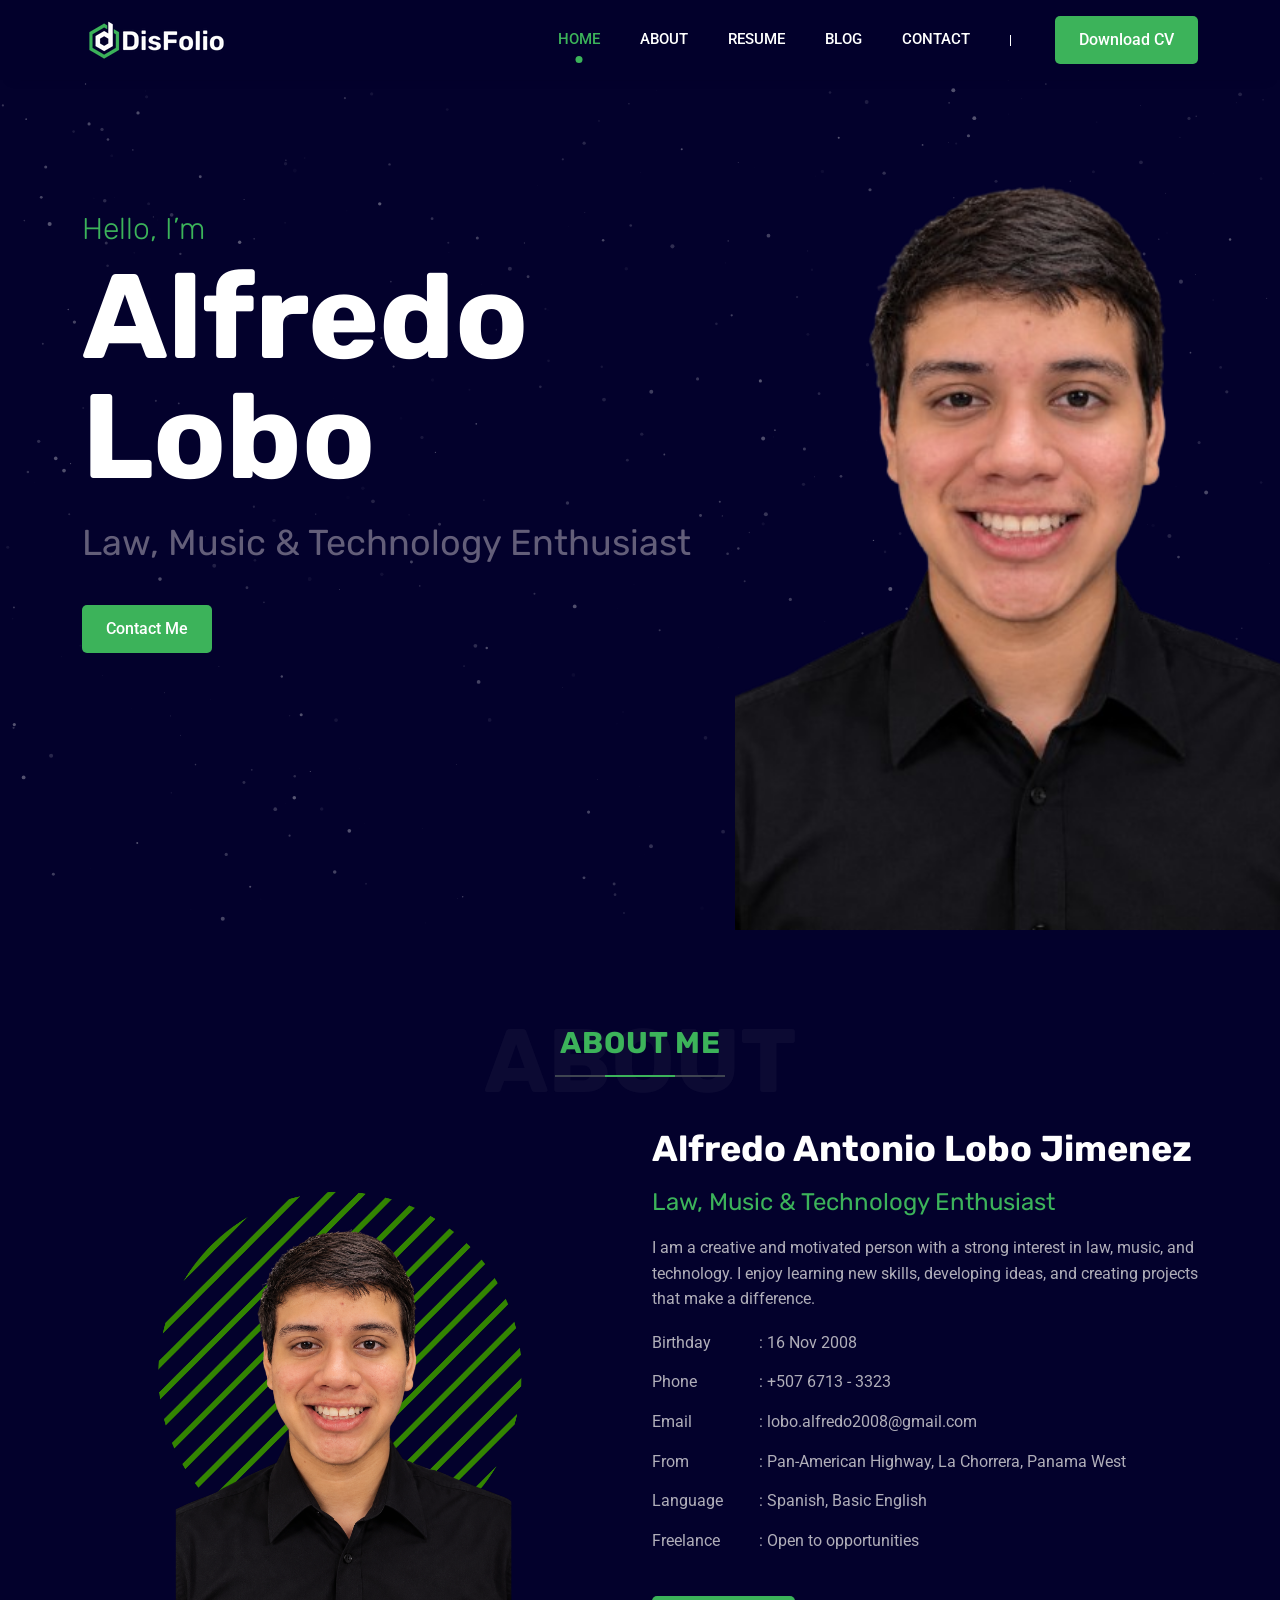
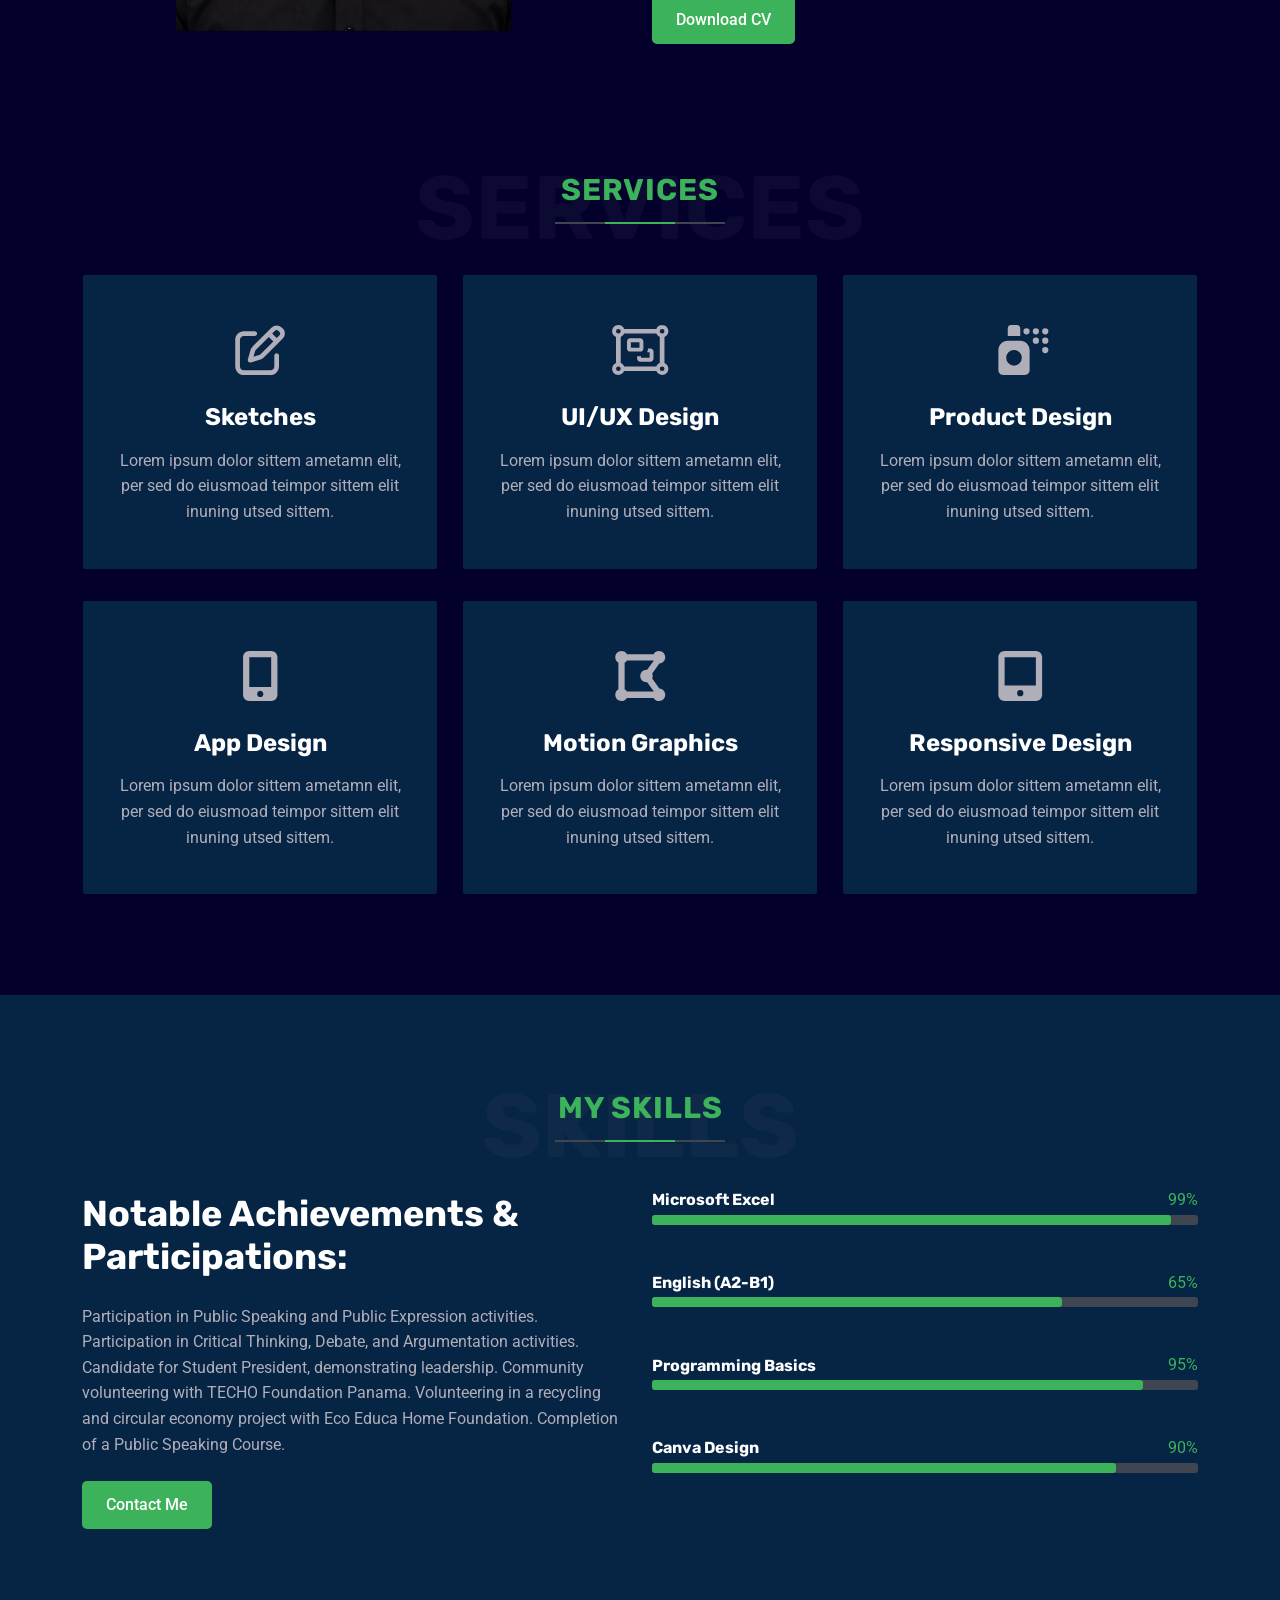
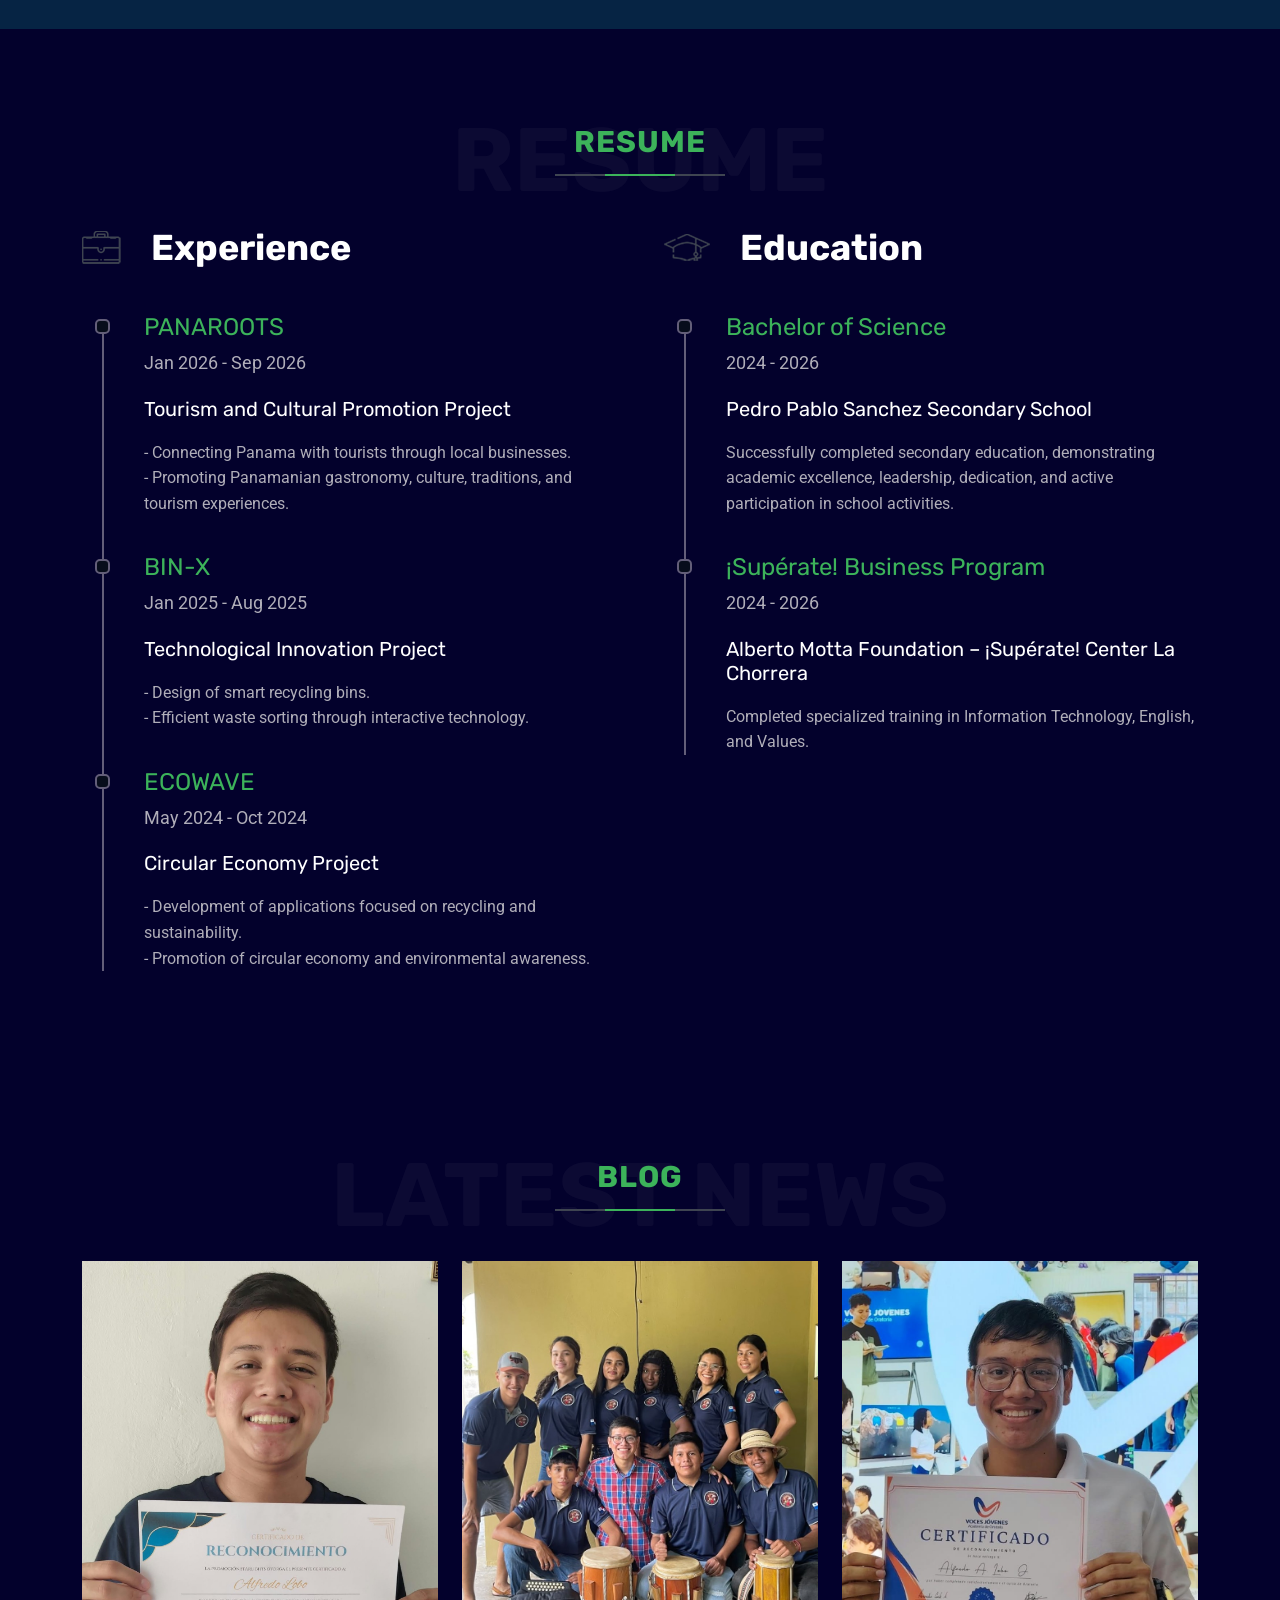
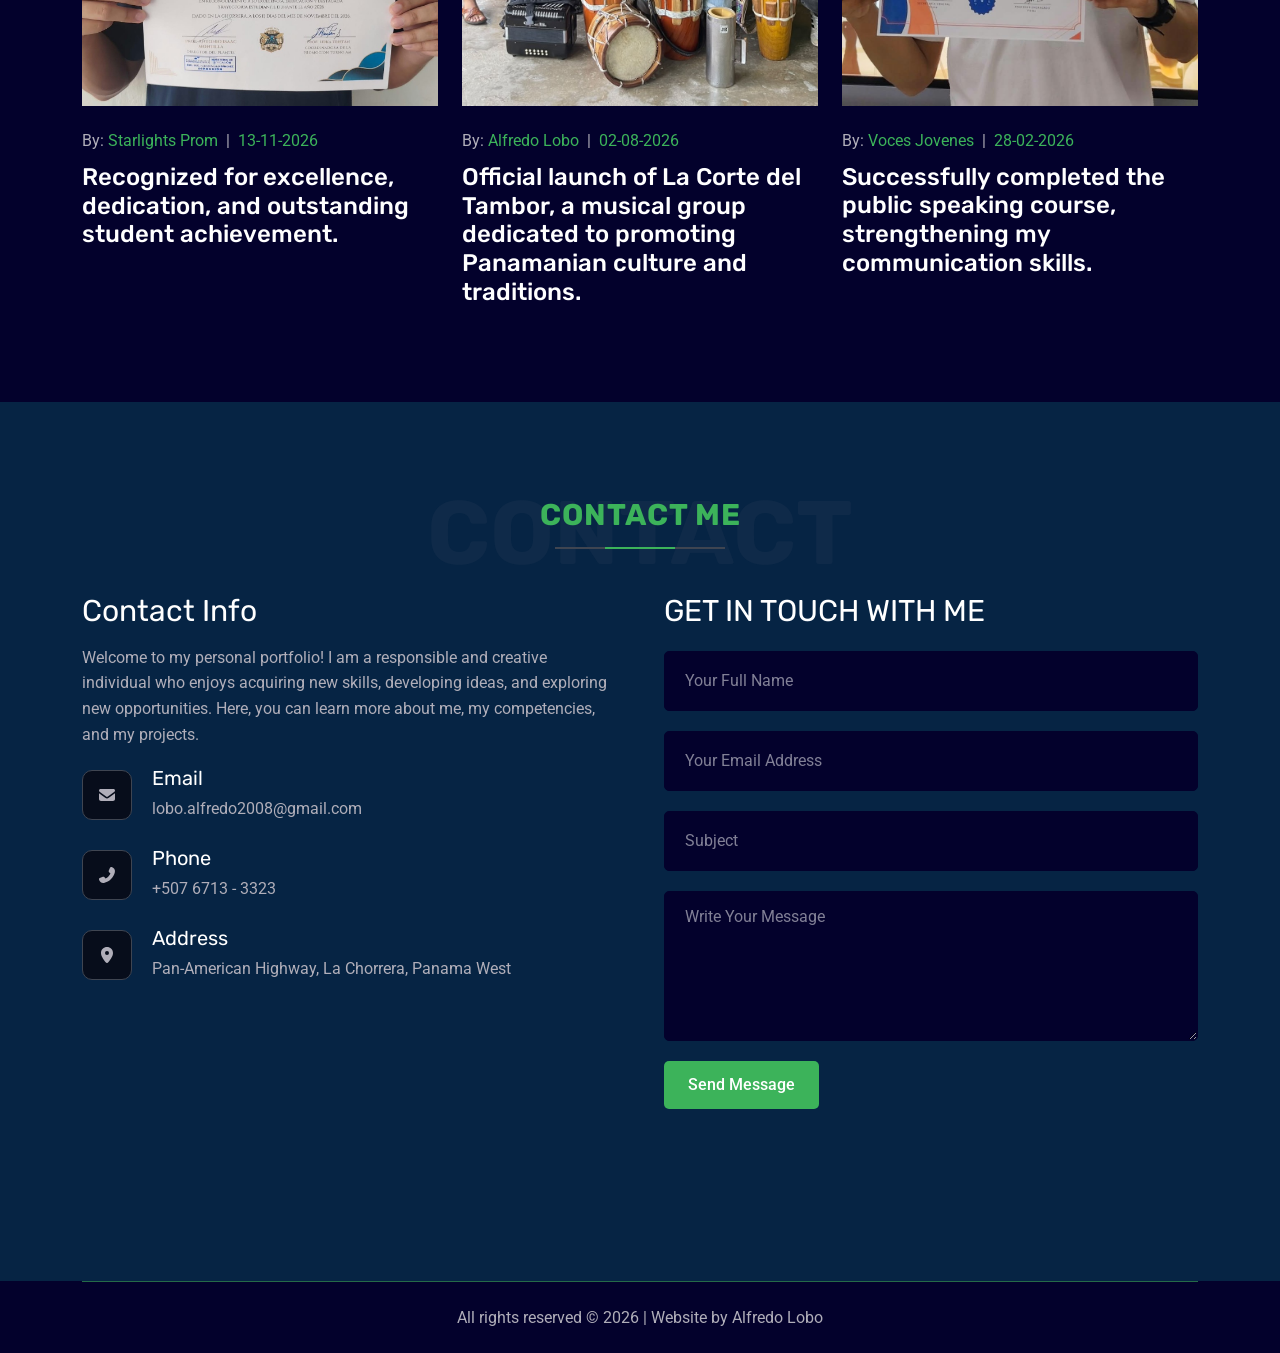
==== commit 2eaf1845: "." ====
--- a/template.discretedev.com/html/disfolio-demo/disfolio/index.html
+++ b/template.discretedev.com/html/disfolio-demo/disfolio/index.html
@@ -10,7 +10,7 @@
   <meta name="viewport" content="width=device-width, initial-scale=1">
   <meta name="author" content="DiscreteDev">
   <!-- Page Title -->
-  <title>Disfolio - Personal Portfolio HTML Template</title>
+  <title>Alfredo Lobo’s Portfolio</title>
 
 
   <!-- Favicon Icon -->
@@ -43,7 +43,6 @@
                 <li><a href="#home" class="st-smooth-move">Home</a></li>
                 <li><a href="#about" class="st-smooth-move">About</a></li>
                 <li><a href="#resume" class="st-smooth-move">Resume</a></li>
-                <li><a href="#portfolio" class="st-smooth-move">Portfolio</a></li>
                 <li><a href="#blog" class="st-smooth-move">Blog</a></li>
                 <li><a href="#contact" class="st-smooth-move">Contact</a></li>
               </ul>
@@ -71,9 +70,9 @@
           <h3>Hello, I’m</h3>
           <h1>Alfredo <br> Lobo
           </h1>
-          <h2>UI/UX & Brand Designer</h2>
+          <h2>Law, Music & Technology Enthusiast</h2>
           <div class="st-hero-btn">
-            <a href="#contact" class="st-btn st-style1 st-color1 st-smooth-move">Hire me</a>
+            <a href="#contact" class="st-btn st-style1 st-color1 st-smooth-move">Contact Me</a>
           </div>
         </div>
       </div>
@@ -113,23 +112,20 @@
           <div class="st-vertical-middle">
             <div class="st-vertical-middle-in">
               <div class="st-text-block st-style1">
-                <h2 class="st-text-block-title">Know Donald
+                <h2 class="st-text-block-title">Alfredo Antonio Lobo Jimenez
                 </h2>
-                <h4 class="st-text-block-subtitle">UI/UX Designer</h4>
+                <h4 class="st-text-block-subtitle">Law, Music & Technology Enthusiast</h4>
                 <div class="st-text-block-text">
-                  <p>I am a <strong>UI/UX</strong> and <strong>Brand Designer</strong> with a strong focus on digital
-                    branding. Visul
-                    design seeks to attract,
-                    inspire, create desires and motivate people to respond to messages, with a view to making a
-                    favorable impact.</p>
+                  <p>I am a creative and motivated person with a strong interest in law, music, and technology.
+                    I enjoy learning new skills, developing ideas, and creating projects that make a difference.</p>
                 </div>
                 <ul class="st-text-block-details st-mp0">
-                  <li><span>Birthday</span> : <span>20 June 1992</span></li>
-                  <li><span>Phone</span> : <span>+1234567890</span></li>
-                  <li><span>Email</span> : <span>hey@example.com</span></li>
-                  <li><span>From</span> : <span>2661 Elton hbrew lane Botl Bazro</span></li>
-                  <li><span>Language</span> : <span>English, Spanish, French</span></li>
-                  <li><span>Freelance</span> : <span>Available for hire</span></li>
+                  <li><span>Birthday</span> : <span>16 Nov 2008</span></li>
+                  <li><span>Phone</span> : <span>+507 6713 - 3323</span></li>
+                  <li><span>Email</span> : <span>lobo.alfredo2008@gmail.com</span></li>
+                  <li><span>From</span> : <span>Pan-American Highway, La Chorrera, Panama West</span></li>
+                  <li><span>Language</span> : <span>Spanish, Basic English</span></li>
+                  <li><span>Freelance</span> : <span>Open to opportunities</span></li>
                 </ul>
                 <div class="st-text-block-btn">
                   <a href="assets/cv.pdf" class="st-btn st-style1 st-color1" download>Download CV</a>
@@ -259,15 +255,21 @@
         <div class="col-lg-6">
           <div class="st-skill-wrap">
             <div class="st-skill-heading">
-              <h2 class="st-skill-title">All the skills that I have</h2>
-              <div class="st-skill-subtitle">Lorem ipsum dolor sit amet, consetetur sadipscing elitr, sed diam
-                nonumy eirmod tempor invidunt ut labore et dolore magna aliquyam erat, sed diam voluptua. At vero
-                eos et accusam et justo duo dolores. <br><br>Stet clita kasd gubergren, no sea takimata
-                sanctus est Lorem ipsum dolor sit amet. Lorem ipsum dolor sit amet, consetetur sadipscing elitr,
-                sed diam nonumy eirmod tempor invidunt.
+              <h2 class="st-skill-title">Notable Achievements & Participations:</h2>
+              <div class="st-skill-subtitle">Participation in Public Speaking and Public Expression activities.
+
+Participation in Critical Thinking, Debate, and Argumentation activities.
+
+Candidate for Student President, demonstrating leadership.
+
+Community volunteering with TECHO Foundation Panama.
+
+Volunteering in a recycling and circular economy project with Eco Educa Home Foundation.
+
+Completion of a Public Speaking Course.
               </div>
               <div class="st-text-block-btn mt-4">
-                <a href="#contact" class="st-btn st-style1 st-color1">Hire Me</a>
+                <a href="#contact" class="st-btn st-style1 st-color1">Contact Me</a>
               </div>
             </div><!-- .st-skill-heading -->
           </div>
@@ -280,8 +282,8 @@
           <div class="st-progressbar-wrap">
             <div class="st-single-progressbar">
               <div class="st-progressbar-heading">
-                <h3 class="st-progressbar-title">Photoshop</h3>
-                <div class="st-progressbar-percentage wow fadeInLeft" data-wow-duration="1.5s" data-wow-delay="0.5s">95%
+                <h3 class="st-progressbar-title">Microsoft Excel</h3>
+                <div class="st-progressbar-percentage wow fadeInLeft" data-wow-duration="1.5s" data-wow-delay="0.5s">99%
                 </div>
               </div>
               <div class="st-progressbar" data-progress="95">
@@ -292,8 +294,8 @@
             <div class="st-height-b30 st-height-lg-b20"></div>
             <div class="st-single-progressbar">
               <div class="st-progressbar-heading">
-                <h3 class="st-progressbar-title">Motion Graphic</h3>
-                <div class="st-progressbar-percentage wow fadeInLeft" data-wow-duration="1.5s" data-wow-delay="0.5s">75%
+                <h3 class="st-progressbar-title">English (A2-B1)</h3>
+                <div class="st-progressbar-percentage wow fadeInLeft" data-wow-duration="1.5s" data-wow-delay="0.5s">65%
                 </div>
               </div>
               <div class="st-progressbar" data-progress="75">
@@ -304,8 +306,8 @@
             <div class="st-height-b30 st-height-lg-b20"></div>
             <div class="st-single-progressbar">
               <div class="st-progressbar-heading">
-                <h3 class="st-progressbar-title">Adobe XD</h3>
-                <div class="st-progressbar-percentage wow fadeInLeft" data-wow-duration="1.5s" data-wow-delay="0.5s">90%
+                <h3 class="st-progressbar-title">Programming Basics</h3>
+                <div class="st-progressbar-percentage wow fadeInLeft" data-wow-duration="1.5s" data-wow-delay="0.5s">95%
                 </div>
               </div>
               <div class="st-progressbar" data-progress="90">
@@ -316,8 +318,8 @@
             <div class="st-height-b30 st-height-lg-b20"></div>
             <div class="st-single-progressbar">
               <div class="st-progressbar-heading">
-                <h3 class="st-progressbar-title">UX Design</h3>
-                <div class="st-progressbar-percentage wow fadeInLeft" data-wow-duration="1.5s" data-wow-delay="0.5s">85%
+                <h3 class="st-progressbar-title">Canva Design</h3>
+                <div class="st-progressbar-percentage wow fadeInLeft" data-wow-duration="1.5s" data-wow-delay="0.5s">90%
                 </div>
               </div>
               <div class="st-progressbar" data-progress="85">
@@ -360,32 +362,32 @@
 
             <div class="st-resume-timeline-wrap">
               <div class="st-resume-timeline">
-                <h3 class="st-resume-timeline-title">Senior UX/UI Designer</h3>
-                <div class="st-resume-timeline-duration">Jan <span class="year"></span> - Present</div>
-                <h4 class="st-resume-timeline-subtitle">Bergnaum, Hills and Howe</h4>
+                <h3 class="st-resume-timeline-title">PANAROOTS</h3>
+                <div class="st-resume-timeline-duration">Jan 2026 - Sep 2026</div>
+                <h4 class="st-resume-timeline-subtitle">Tourism and Cultural Promotion Project</h4>
                 <div class="st-resume-timeline-text">
-                  <p>Lorem ipsum dolor sit amet, consectetur adipiscing elit. Nunc
-                    ligula nulla, tincidunt id faucibus sed, suscipit feugiat turpis.</p>
+                  <p>
+- Connecting Panama with tourists through local businesses. <br>
+- Promoting Panamanian gastronomy, culture, traditions, and tourism experiences.</p>
                 </div>
               </div> <!-- st-resume-timeline -->
               <div class="st-height-b50 st-height-lg-b30"></div>
               <div class="st-resume-timeline">
-                <h3 class="st-resume-timeline-title">Product Designer</h3>
-                <div class="st-resume-timeline-duration">Jan 2016 - December 2019</div>
-                <h4 class="st-resume-timeline-subtitle">Langosh, Sipes and Raynor</h4>
+                <h3 class="st-resume-timeline-title">BIN-X</h3>
+                <div class="st-resume-timeline-duration">Jan 2025 - Aug 2025</div>
+                <h4 class="st-resume-timeline-subtitle">Technological Innovation Project</h4>
                 <div class="st-resume-timeline-text">
-                  <p>Lorem ipsum dolor sit amet, consectetur adipiscing elit. Nunc
-                    ligula nulla, tincidunt id faucibus sed, suscipit feugiat turpis.</p>
+                  <p> - Design of smart recycling bins. <br>- Efficient waste sorting through interactive technology.</p>
                 </div>
               </div> <!-- st-resume-timeline -->
               <div class="st-height-b50 st-height-lg-b30"></div>
               <div class="st-resume-timeline">
-                <h3 class="st-resume-timeline-title">UI/UX Designer</h3>
-                <div class="st-resume-timeline-duration">Jan 2014 - December 2015</div>
-                <h4 class="st-resume-timeline-subtitle">Strosin, Maggio and Homenick</h4>
+                <h3 class="st-resume-timeline-title">ECOWAVE</h3>
+                <div class="st-resume-timeline-duration">May 2024 - Oct 2024</div>
+                <h4 class="st-resume-timeline-subtitle">Circular Economy Project</h4>
                 <div class="st-resume-timeline-text">
-                  <p>Lorem ipsum dolor sit amet, consectetur adipiscing elit. Nunc
-                    ligula nulla, tincidunt id faucibus sed, suscipit feugiat turpis.</p>
+                  <p>- Development of applications focused on recycling and sustainability.<br>
+- Promotion of circular economy and environmental awareness.</p>
                 </div>
               </div> <!-- st-resume-timeline -->
             </div>
@@ -405,33 +407,21 @@
 
             <div class="st-resume-timeline-wrap">
               <div class="st-resume-timeline">
-                <h3 class="st-resume-timeline-title">Master of Computer Science</h3>
-                <div class="st-resume-timeline-duration">2015 - 2016</div>
-                <h4 class="st-resume-timeline-subtitle">University of XYZ</h4>
+                <h3 class="st-resume-timeline-title">Bachelor of Science</h3>
+                <div class="st-resume-timeline-duration">2024 - 2026</div>
+                <h4 class="st-resume-timeline-subtitle">Pedro Pablo Sanchez Secondary School</h4>
                 <div class="st-resume-timeline-text">
-                  <p>Lorem ipsum dolor sit amet, consectetur adipiscing elit. Nunc
-                    ligula nulla, tincidunt id faucibus sed, suscipit feugiat turpis.</p>
+                  <p>Successfully completed secondary education, demonstrating academic excellence, leadership, dedication, 
+                    and active participation in school activities.</p>
                 </div>
               </div> <!-- st-resume-timeline -->
               <div class="st-height-b50 st-height-lg-b30"></div>
               <div class="st-resume-timeline">
-                <h3 class="st-resume-timeline-title">Bachelor of Computer Science</h3>
-                <div class="st-resume-timeline-duration">2010 - 2014</div>
-                <h4 class="st-resume-timeline-subtitle">University of ABC</h4>
+                <h3 class="st-resume-timeline-title">¡Supérate! Business Program</h3>
+                <div class="st-resume-timeline-duration">2024 - 2026</div>
+                <h4 class="st-resume-timeline-subtitle">Alberto Motta Foundation – ¡Supérate! Center La Chorrera</h4>
                 <div class="st-resume-timeline-text">
-                  <p>Lorem ipsum dolor sit amet, consectetur adipiscing elit. Nunc
-                    ligula nulla, tincidunt id faucibus sed, suscipit feugiat turpis.</p>
-                </div>
-              </div> <!-- st-resume-timeline -->
-              <div class="st-height-b50 st-height-lg-b30"></div>
-              <div class="st-resume-timeline">
-                <h3 class="st-resume-timeline-title">Diploma in Computer Science</h3>
-                <div class="st-resume-timeline-duration">2006 - 2010</div>
-                <h4 class="st-resume-timeline-subtitle">XYZ Institution</h4>
-                <div class="st-resume-timeline-text">
-                  <p>Lorem ipsum dolor sit amet, consectetur adipiscing elit. Nunc
-                    ligula nulla, tincidunt id faucibus sed, suscipit feugiat turpis.</p>
-                </div>
+                  <p>Completed specialized training in Information Technology, English, and Values.</p>
               </div> <!-- st-resume-timeline -->
             </div>
           </div>
@@ -441,203 +431,6 @@
     <div class="st-height-b100 st-height-lg-b80"></div>
   </section>
   <!-- End Resume Seciton -->
-
-
-
-
-
-
-  <!-- Start Portfolio Seciton -->
-  <section id="portfolio">
-    <div class="st-height-b100 st-height-lg-b80"></div>
-    <div class="container">
-      <div class="st-section-heading st-style1">
-        <h4 class="st-section-heading-title">MY PORTFOLIOS</h4>
-        <h2 class="st-section-heading-subtitle">PORTFOLIOS</h2>
-      </div>
-      <div class="st-height-b25 st-height-lg-b25"></div>
-    </div>
-    <div class="container">
-      <div class="row">
-        <div class="col-lg-4 col-md-6">
-          <div class="st-portfolio-single st-style1 st-lightgallery">
-            <div class="st-portfolio-item">
-              <a href="assets/img/portfolio/1.jpg" class="st-portfolio st-zoom st-lightbox-item">
-                <div class="st-portfolio-img st-zoom-in">
-                  <img src="assets/img/portfolio/portfolio1.jpg" alt="portfolio">
-                </div>
-                <div class="st-portfolio-item-hover">
-                  <span class="st-icon"><i class="fas fa-plus-circle"></i></span>
-                  <h5>Product Design</h5>
-                  <p>Design / Marketing</p>
-                </div>
-              </a>
-            </div>
-          </div>
-        </div>
-        <div class="col-lg-4 col-md-6">
-          <div class="st-portfolio-single st-style1 st-lightgallery">
-            <div class="st-portfolio-item">
-              <a href="assets/img/portfolio/2.jpg" class="st-portfolio st-zoom st-lightbox-item">
-                <div class="st-portfolio-img st-zoom-in">
-                  <img src="assets/img/portfolio/portfolio2.jpg" alt="portfolio">
-                </div>
-                <div class="st-portfolio-item-hover">
-                  <span class="st-icon"><i class="fas fa-plus-circle"></i></span>
-                  <h5>Product Design</h5>
-                  <p>Design / Marketing</p>
-                </div>
-              </a>
-            </div>
-          </div>
-        </div>
-        <div class="col-lg-4 col-md-6">
-          <div class="st-portfolio-single st-style1 st-lightgallery">
-            <div class="st-portfolio-item">
-              <a href="assets/img/portfolio/3.jpg" class="st-portfolio st-zoom st-lightbox-item">
-                <div class="st-portfolio-img st-zoom-in">
-                  <img src="assets/img/portfolio/portfolio3.jpg" alt="portfolio">
-                </div>
-                <div class="st-portfolio-item-hover">
-                  <span class="st-icon"><i class="fas fa-plus-circle"></i></span>
-                  <h5>Product Design</h5>
-                  <p>Design / Marketing</p>
-                </div>
-              </a>
-            </div>
-          </div>
-        </div>
-        <div class="col-lg-4 col-md-6">
-          <div class="st-portfolio-single st-style1 st-lightgallery">
-            <div class="st-portfolio-item">
-              <a href="assets/img/portfolio/4.jpg" class="st-portfolio st-zoom st-lightbox-item">
-                <div class="st-portfolio-img st-zoom-in">
-                  <img src="assets/img/portfolio/portfolio4.jpg" alt="portfolio">
-                </div>
-                <div class="st-portfolio-item-hover">
-                  <span class="st-icon"><i class="fas fa-plus-circle"></i></span>
-                  <h5>Product Design</h5>
-                  <p>Design / Marketing</p>
-                </div>
-              </a>
-            </div>
-          </div>
-        </div>
-        <div class="col-lg-4 col-md-6">
-          <div class="st-portfolio-single st-style1 st-lightgallery">
-            <div class="st-portfolio-item">
-              <a href="assets/img/portfolio/5.jpg" class="st-portfolio st-zoom st-lightbox-item">
-                <div class="st-portfolio-img st-zoom-in">
-                  <img src="assets/img/portfolio/portfolio5.jpg" alt="portfolio">
-                </div>
-                <div class="st-portfolio-item-hover">
-                  <span class="st-icon"><i class="fas fa-plus-circle"></i></span>
-                  <h5>Product Design</h5>
-                  <p>Design / Marketing</p>
-                </div>
-              </a>
-            </div>
-          </div>
-        </div>
-        <div class="col-lg-4 col-md-6">
-          <div class="st-portfolio-single st-style1 st-lightgallery">
-            <div class="st-portfolio-item">
-              <a href="assets/img/portfolio/6.jpg" class="st-portfolio st-zoom st-lightbox-item">
-                <div class="st-portfolio-img st-zoom-in">
-                  <img src="assets/img/portfolio/portfolio6.jpg" alt="portfolio">
-                </div>
-                <div class="st-portfolio-item-hover">
-                  <span class="st-icon"><span class="st-icon"><i class="fas fa-plus-circle"></i></span></span>
-                  <h5>Product Design</h5>
-                  <p>Design / Marketing</p>
-                </div>
-              </a>
-            </div>
-          </div>
-        </div>
-        <div class="col-lg-12 text-center">
-          <div class="st-portfolio-btn">
-            <a href="#" class="st-btn st-style1 st-color1">Load More</a>
-          </div>
-        </div>
-      </div>
-    </div>
-    <div class="st-height-b100 st-height-lg-b80"></div>
-  </section>
-  <!-- End Portfolio Seciton -->
-
-
-
-
-
-  <!-- Start Review Seciton -->
-  <section class="st-dark-bg">
-    <div class="st-height-b100 st-height-lg-b80"></div>
-    <div class="container">
-      <div class="st-section-heading st-style1">
-        <h4 class="st-section-heading-title">Testimonial</h4>
-        <h2 class="st-section-heading-subtitle">REVIEWS</h2>
-      </div>
-      <div class="st-height-b25 st-height-lg-b25"></div>
-    </div>
-
-    <!-- Reviews Container -->
-    <div class="container">
-      <div class="swiper st-slider st-style1 st-reviews-wrap py-3">
-        <div class="swiper-wrapper">
-          <div class="swiper-slide">
-            <div class="st-testimonial st-style1 wow fadeInLeft" data-wow-duration="0.8s" data-wow-delay="0.2s">
-              <div class="st-testimonial-text">
-                <p>“Lorem ipsum dolor sittem ametamngcing elit, per sed do eiusmoad
-                  teimpor sittem elit inuning utsed sittem do eiusmod.”</p>
-              </div>
-              <div class="st-testimonial-info">
-                <div class="st-testimonial-img"><img src="assets/img/client/client1.png" alt="client1"></div>
-                <div class="st-testimonial-meta">
-                  <h4 class="st-testimonial-name">Richard Miles</h4>
-                  <div class="st-testimonial-designation">Chairman</div>
-                </div>
-              </div>
-            </div>
-          </div>
-          <div class="swiper-slide">
-            <div class="st-testimonial st-style1 wow fadeInLeft" data-wow-duration="0.8s" data-wow-delay="0.2s">
-              <div class="st-testimonial-text">
-                <p>“Lorem ipsum dolor sittem ametamngcing elit, per sed do eiusmoad
-                  teimpor sittem elit inuning utsed sittem do eiusmod.”</p>
-              </div>
-              <div class="st-testimonial-info">
-                <div class="st-testimonial-img"><img src="assets/img/client/client2.png" alt="client2"></div>
-                <div class="st-testimonial-meta">
-                  <h4 class="st-testimonial-name">Vesta Shufelt</h4>
-                  <div class="st-testimonial-designation">Executive Director</div>
-                </div>
-              </div>
-            </div>
-          </div>
-          <div class="swiper-slide">
-            <div class="st-testimonial st-style1 wow fadeInLeft" data-wow-duration="0.8s" data-wow-delay="0.2s">
-              <div class="st-testimonial-text">
-                <p>“Lorem ipsum dolor sittem ametamngcing elit, per sed do eiusmoad
-                  teimpor sittem elit inuning utsed sittem do eiusmod.”</p>
-              </div>
-              <div class="st-testimonial-info">
-                <div class="st-testimonial-img"><img src="assets/img/client/client3.png" alt="client3"></div>
-                <div class="st-testimonial-meta">
-                  <h4 class="st-testimonial-name">Joseph Alves</h4>
-                  <div class="st-testimonial-designation">Managing Director</div>
-                </div>
-              </div>
-            </div>
-          </div>
-        </div>
-      </div><!-- .st-slider -->
-    </div>
-    <div class="st-height-b100 st-height-lg-b80"></div>
-  </section>
-  <!-- End Review Seciton -->
-
-
 
 
 
@@ -666,11 +459,11 @@
               <div class="st-post-info">
                 <div class="st-post-date">
                   By:
-                  <a href="blog-details.html" class="st-post-author">Admin</a>
+                  <a href="blog-details.html" class="st-post-author">Starlights Prom</a>
                   <span class="st-post-date-divider">|</span>
-                  <span class="st-post-publish-date">27-09-<span class="year"></span></span>
-                </div>
-                <h4 class="st-post-title"><a href="blog-details.html">What are the latest trends in Graphic design</a>
+                  <span class="st-post-publish-date">13-11-<span class="year"></span></span>
+                </div>
+                <h4 class="st-post-title"><a href="blog-details.html">Recognized for excellence, dedication, and outstanding student achievement.</a>
                 </h4>
               </div>
             </div>
@@ -683,12 +476,11 @@
               <div class="st-post-info">
                 <div class="st-post-date">
                   By:
-                  <a href="#" class="st-post-author">Admin</a>
+                  <a href="#" class="st-post-author">Alfredo Lobo</a>
                   <span class="st-post-date-divider">|</span>
-                  <span class="st-post-publish-date">27-09-<span class="year"></span></span>
-                </div>
-                <h4 class="st-post-title"><a href="blog-details.html">Responsive web design makes your customer
-                    happy</a></h4>
+                  <span class="st-post-publish-date">02-08-<span class="year"></span></span>
+                </div>
+                <h4 class="st-post-title"><a href="blog-details.html">Official launch of La Corte del Tambor, a musical group dedicated to promoting Panamanian culture and traditions.</a></h4>
               </div>
             </div>
           </div>
@@ -700,11 +492,11 @@
               <div class="st-post-info">
                 <div class="st-post-date">
                   By:
-                  <a href="#" class="st-post-author">Admin</a>
+                  <a href="#" class="st-post-author">Voces Jovenes</a>
                   <span class="st-post-date-divider">|</span>
-                  <span class="st-post-publish-date">27-09-<span class="year"></span></span>
-                </div>
-                <h4 class="st-post-title"><a href="blog-details.html">Best design tips for better designer</a></h4>
+                  <span class="st-post-publish-date">28-02-<span class="year"></span></span>
+                </div>
+                <h4 class="st-post-title"><a href="blog-details.html">Successfully completed the public speaking course, strengthening my communication skills.</a></h4>
               </div>
             </div>
           </div>
@@ -739,50 +531,48 @@
           <div class="st-height-b0 st-height-lg-b40"></div>
           <h3 class="st-contact-title">Contact Info</h3>
           <div class="st-contact-text">
-            Lorem ipsum dolor sit amet, consectetur adipiscing elit. Nunc ligula nulla tincidunt id faucibus sed
-            suscipit feugiat.
+            Welcome to my personal portfolio! I am a responsible and creative individual who enjoys acquiring new skills, developing ideas, and exploring new opportunities. 
+            Here, you can learn more about me, my competencies, and my projects.
           </div>
           <div class="st-contact-info-wrap">
             <div class="st-single-contact-info">
               <span class="st-icon"><i class="fas fa-envelope"></i></span>
               <div class="st-single-info-details">
                 <h4>Email</h4>
-                <a href="#">hey@example.com</a>
-                <a href="#">info@support.com</a>
+                <a href="#">lobo.alfredo2008@gmail.com</a>
               </div>
             </div>
             <div class="st-single-contact-info">
               <span class="st-icon"><i class="fas fa-phone-alt"></i></span>
               <div class="st-single-info-details">
                 <h4>Phone</h4>
-                <span>+1234567890</span>
-                <span>+1 213-519-1786</span>
+                <span>+507 6713 - 3323</span>
               </div>
             </div>
             <div class="st-single-contact-info">
               <span class="st-icon"><i class="fas fa-map-marker-alt"></i></span>
               <div class="st-single-info-details">
                 <h4>Address</h4>
-                <span>2661 High Meadow Lane Bear Creek, <br>Olancha, KY 93544</span>
+                <span>Pan-American Highway, La Chorrera, Panama West</span>
               </div>
             </div>
           </div>
         </div>
         <div class="col-lg-6">
-          <h3 class="st-contact-title">Just say Hello</h3>
+          <h3 class="st-contact-title">GET IN TOUCH WITH ME</h3>
           <div id="st-alert"></div>
           <form action="https://template.discretedev.com/html/disfolio-demo/disfolio/contact.php" method="POST" class="st-contact-form" id="contact-form">
             <div class="st-form-field">
-              <input type="text" id="name" name="name" placeholder="Your Name" required>
+              <input type="text" id="name" name="name" placeholder="Your Full Name" required>
             </div>
             <div class="st-form-field">
-              <input type="text" id="email" name="email" placeholder="Your Email" required>
+              <input type="text" id="email" name="email" placeholder="Your Email Address" required>
             </div>
             <div class="st-form-field">
-              <input type="text" id="subject" name="subject" placeholder="Your Subject" required>
+              <input type="text" id="subject" name="subject" placeholder="Subject" required>
             </div>
             <div class="st-form-field">
-              <textarea cols="30" rows="10" id="msg" name="msg" placeholder="Your Message" required></textarea>
+              <textarea cols="30" rows="10" id="msg" name="msg" placeholder="Write Your Message" required></textarea>
             </div>
             <button class="st-btn st-style1 st-color1" type="submit" id="submit" name="submit">Send message</button>
           </form>
@@ -806,7 +596,7 @@
   <footer>
     <div class="container">
       <div class="st-copyright-wrap text-center">
-        <p class="st-copyright-text">All right reserved. © <span class="year"></span>. Designed by DiscreteDev.
+        <p class="st-copyright-text">All rights reserved © <span class="year"></span> | Website by Alfredo Lobo
         </p>
       </div>
     </div>
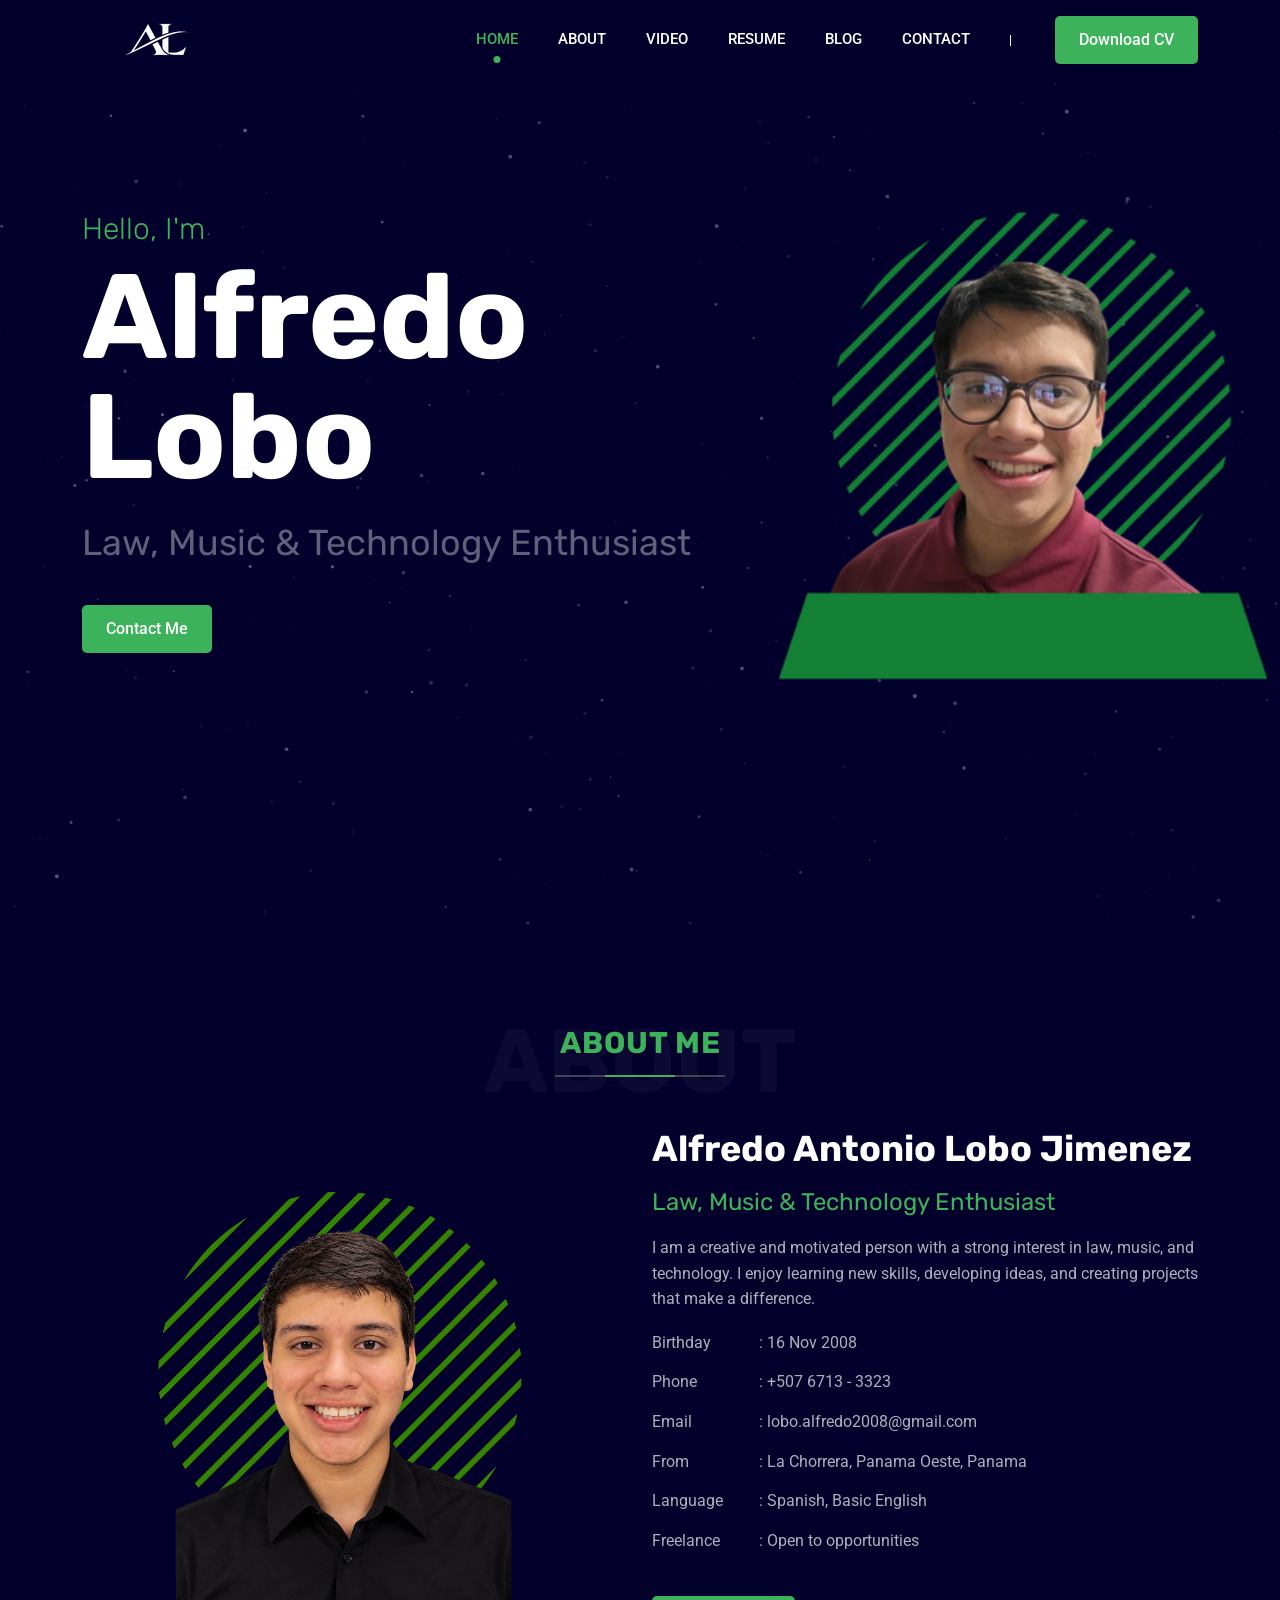
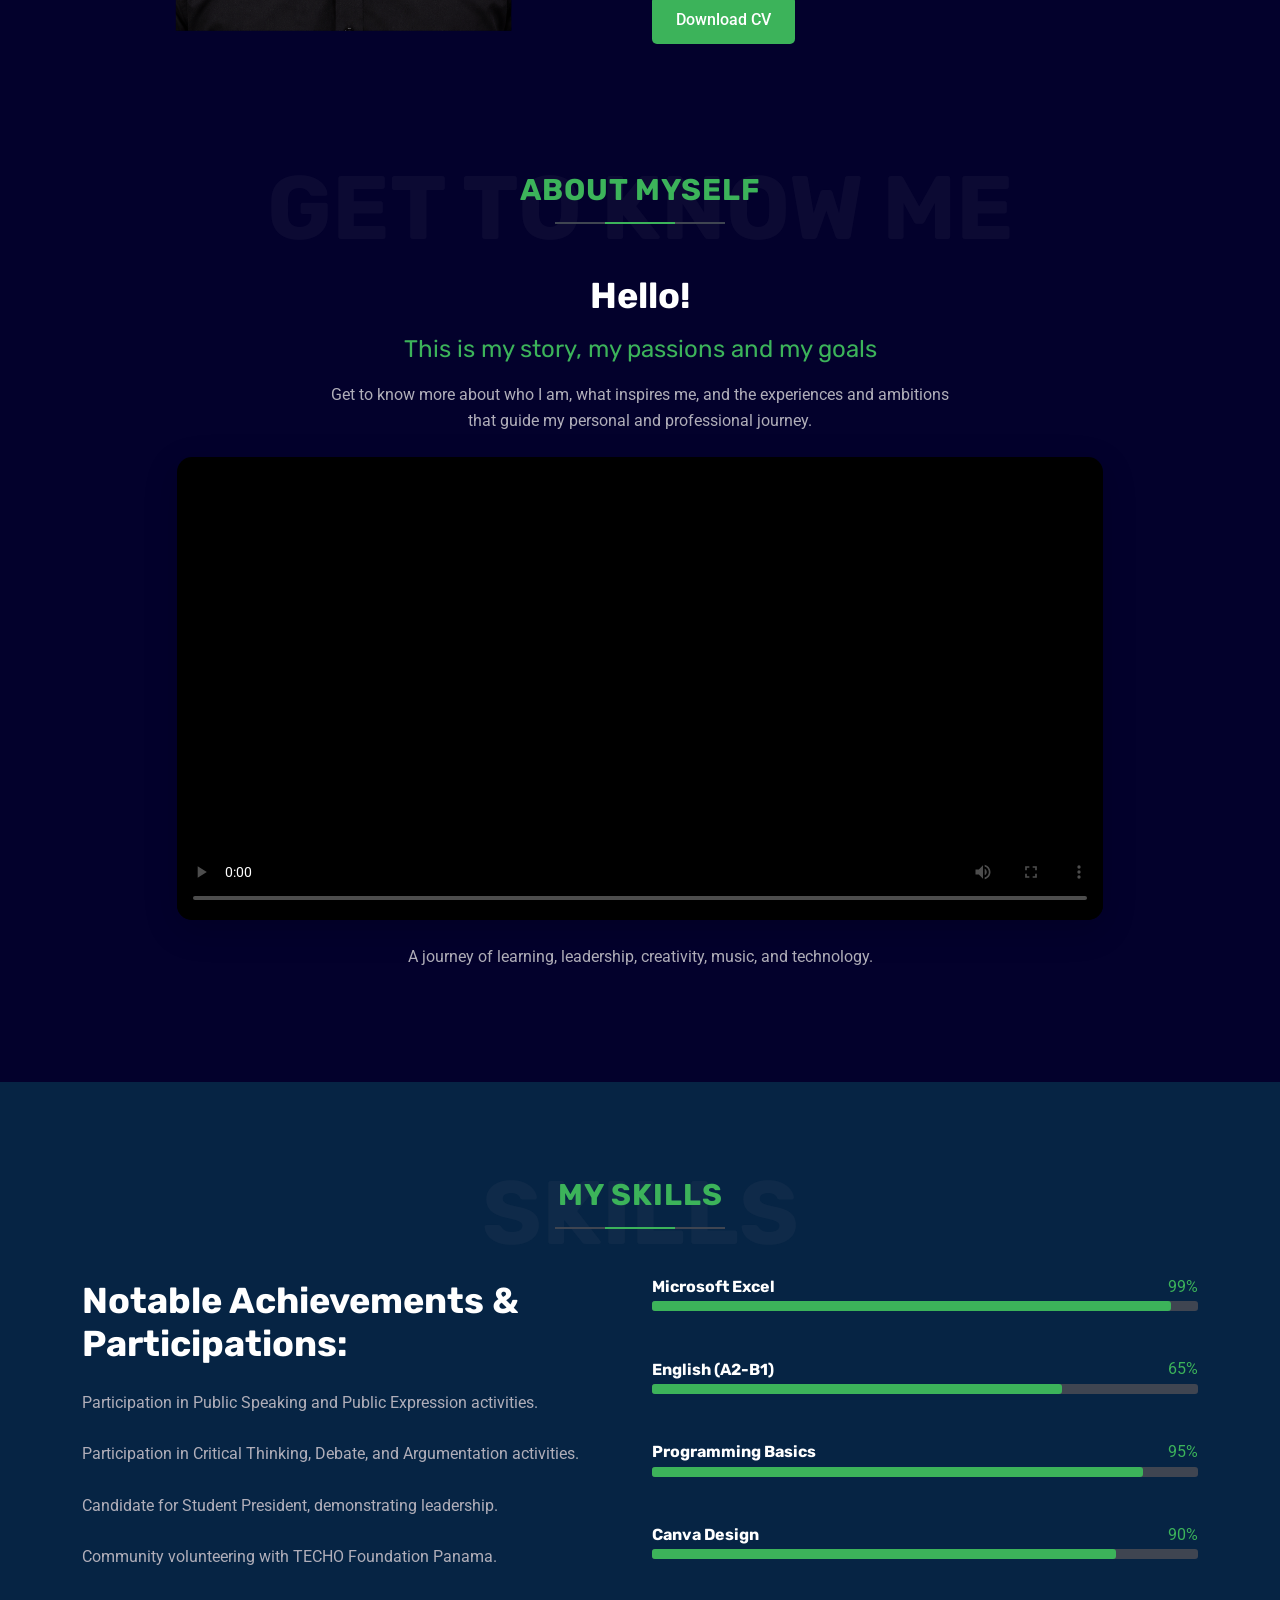
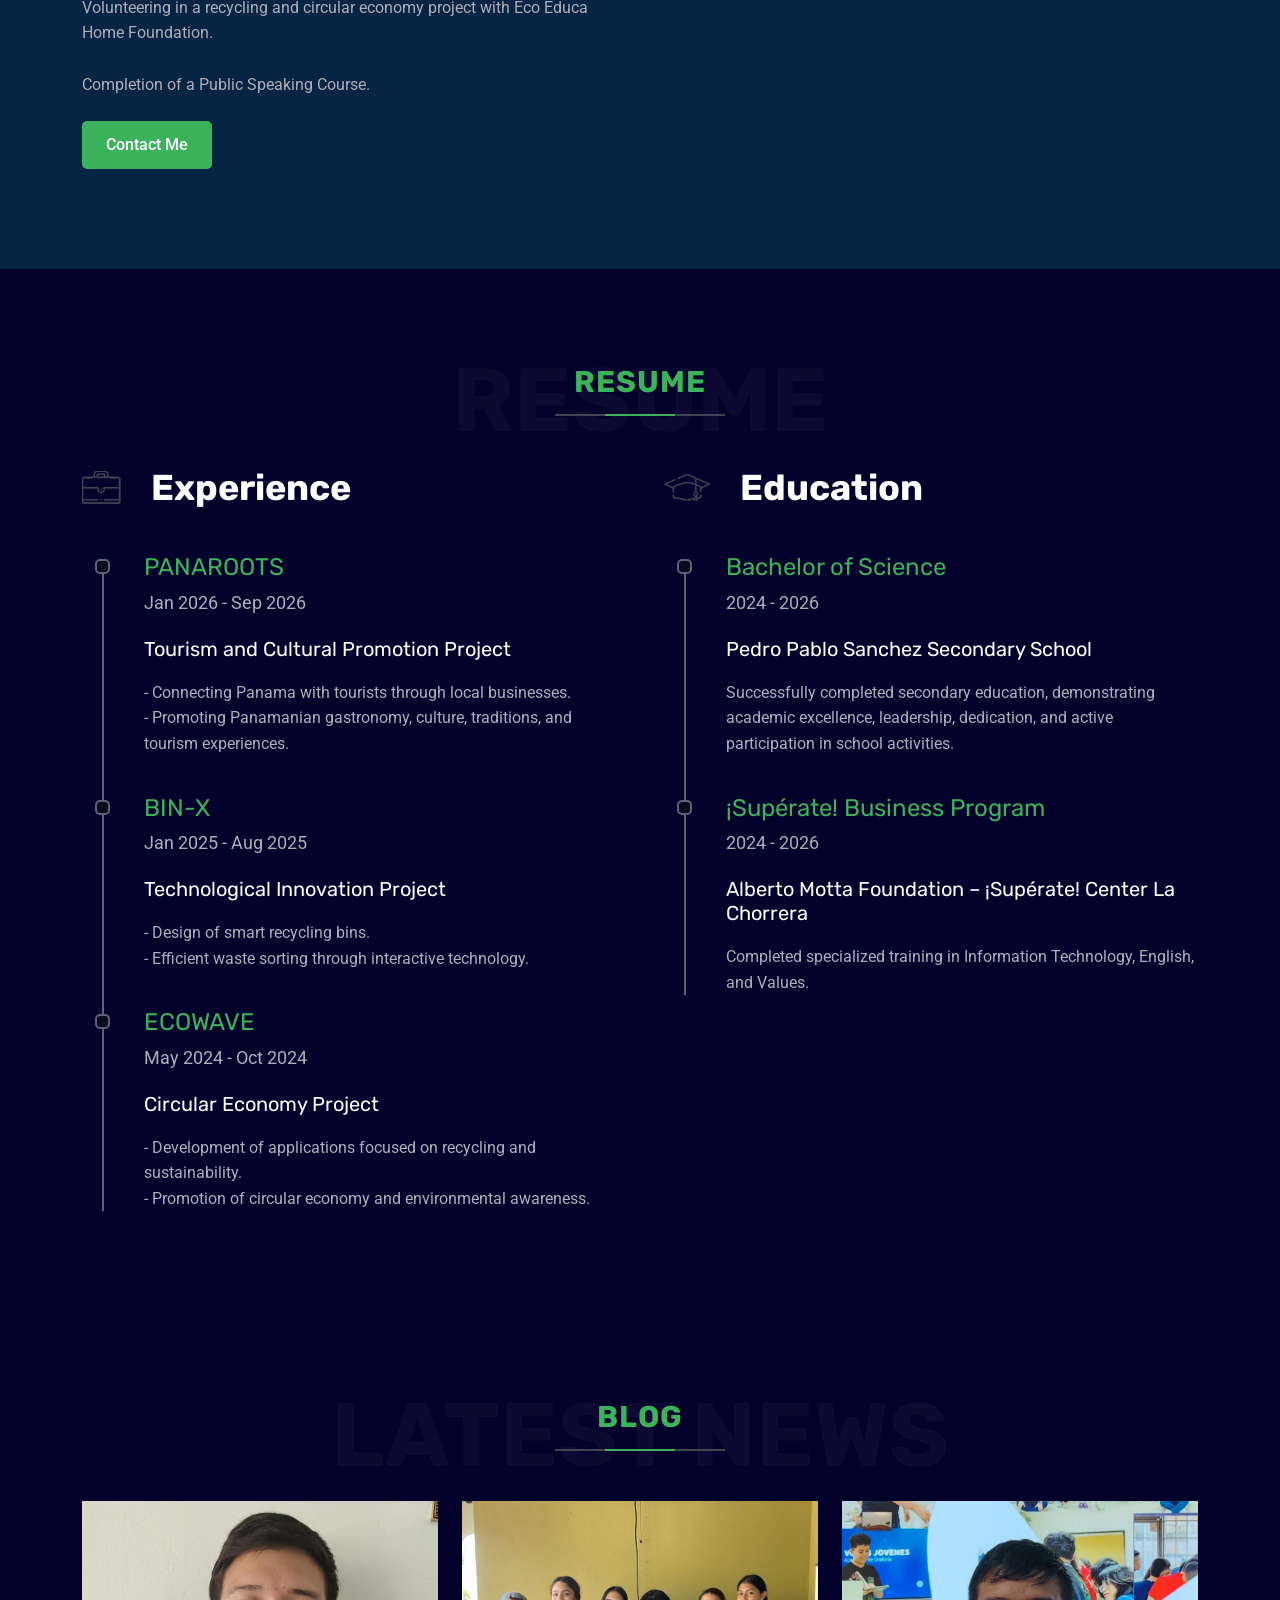
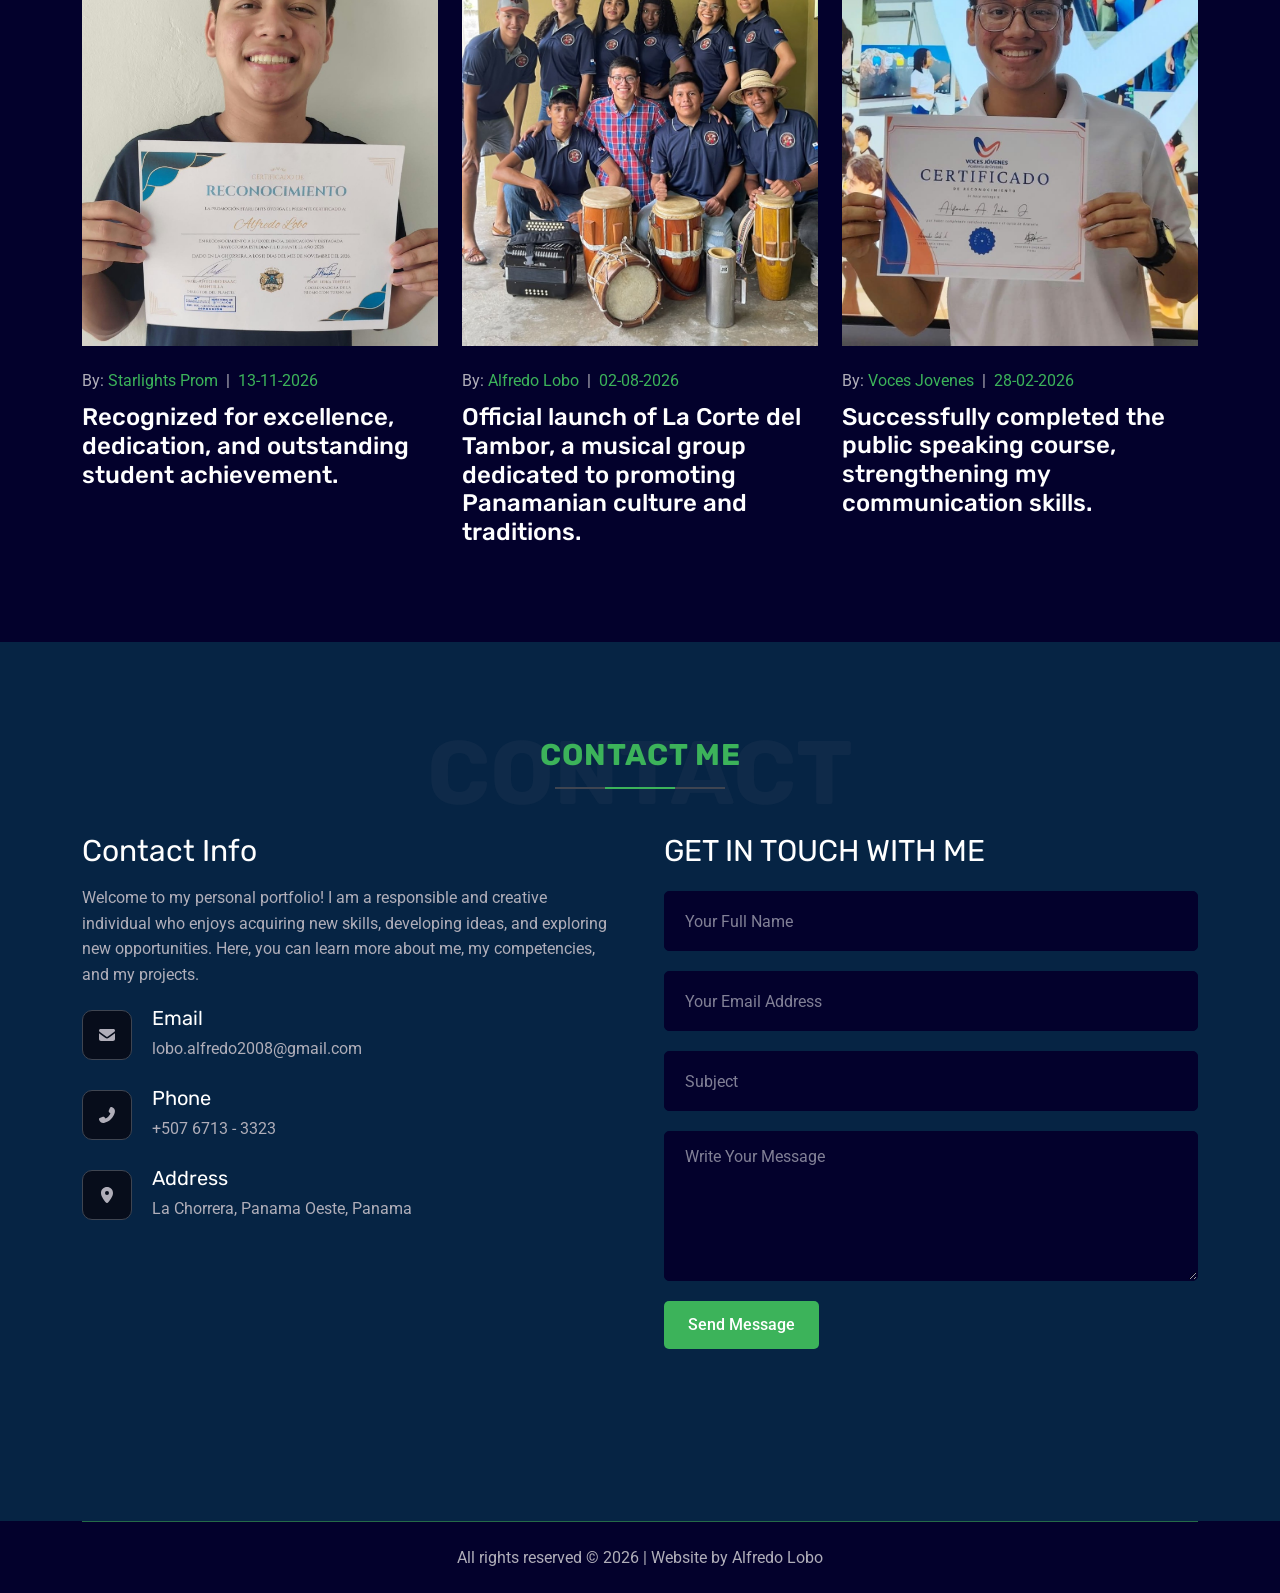
==== commit f057c44f: "Update index.html" ====
--- a/template.discretedev.com/html/disfolio-demo/disfolio/index.html
+++ b/template.discretedev.com/html/disfolio-demo/disfolio/index.html
@@ -1,25 +1,17 @@
 <!DOCTYPE html>
-<html class="no-js" lang="zxx">
-
-
-<!-- Mirrored from https://template.discretedev.com/html/disfolio-demo/disfolio/index.html by HTTrack Website Copier/3.x [XR&CO], Mon, 09 Nov 2026 21:47:05 GMT -->
+<html class="no-js" lang="en">
+
 <head>
-  <!-- Meta Tags -->
   <meta charset="utf-8">
   <meta http-equiv="x-ua-compatible" content="ie=edge">
   <meta name="viewport" content="width=device-width, initial-scale=1">
-  <meta name="author" content="DiscreteDev">
-  <!-- Page Title -->
-  <title>Alfredo Lobo’s Portfolio</title>
-
-
-  <!-- Favicon Icon -->
+  <meta name="author" content="Alfredo Lobo">
+
+  <title>Alfredo Lobo's Portfolio</title>
+
   <link rel="icon" href="assets/img/favicon.png" />
 
-
-  <!-- Stylesheets -->
   <link rel="stylesheet" href="assets/css/bootstrap.min.css" />
-
   <link rel="stylesheet" href="assets/css/all.min.css" />
   <link rel="stylesheet" href="assets/css/swiper-bundle.min.css" />
   <link rel="stylesheet" href="assets/css/lightgallery.min.css" />
@@ -29,23 +21,28 @@
 
 <body id="home">
 
-  <!-- Start Header Section -->
+  <!-- HEADER -->
   <header class="st-site-header st-style1 st-sticky-header">
     <div class="st-main-header">
       <div class="container">
         <div class="st-main-header-in">
           <div class="st-main-header-left">
-            <a class="st-site-branding" href="index.html"><img src="assets/img/logo.png" alt="Disfolio"></a>
-          </div>
+            <a class="st-site-branding" href="index.html">
+              <img src="assets/img/logo.png" alt="Alfredo Lobo">
+            </a>
+          </div>
+
           <div class="st-main-header-right">
             <div class="st-nav">
               <ul class="st-nav-list st-onepage-nav">
                 <li><a href="#home" class="st-smooth-move">Home</a></li>
                 <li><a href="#about" class="st-smooth-move">About</a></li>
+                <li><a href="#presentation" class="st-smooth-move">Video</a></li>
                 <li><a href="#resume" class="st-smooth-move">Resume</a></li>
                 <li><a href="#blog" class="st-smooth-move">Blog</a></li>
                 <li><a href="#contact" class="st-smooth-move">Contact</a></li>
               </ul>
+
               <div class="sp-cvbtn">
                 <a class="st-btn st-style1 st-color1" href="assets/cv.pdf" download>Download CV</a>
               </div>
@@ -55,44 +52,36 @@
       </div>
     </div>
   </header>
-  <!-- End Header Section -->
-
-
-
-
-
-  <!-- Start Hero Seciton -->
+
+  <!-- HERO -->
   <div class="st-height-b80 st-height-lg-b80"></div>
+
   <section class="st-hero-wrap st-parallax">
-    <div class="st-hero st-style1 ">
+    <div class="st-hero st-style1">
       <div class="container">
         <div class="st-hero-text">
-          <h3>Hello, I’m</h3>
-          <h1>Alfredo <br> Lobo
-          </h1>
-          <h2>Law, Music & Technology Enthusiast</h2>
+          <h3>Hello, I'm</h3>
+          <h1>Alfredo <br> Lobo</h1>
+          <h2>Law, Music &amp; Technology Enthusiast</h2>
+
           <div class="st-hero-btn">
             <a href="#contact" class="st-btn st-style1 st-color1 st-smooth-move">Contact Me</a>
           </div>
         </div>
       </div>
     </div>
-    <!-- Hero Image - Social Link Group -->
+
     <div class="st-hero-img st-to-right">
-      <img class="wow fadeInRight" src="assets/img/section/hero-img.png" alt="Hero">
-
-    </div>
+      <img class="wow fadeInRight" src="assets/img/section/hero-img.png" alt="Alfredo Lobo">
+    </div>
+
     <div id="particles-js"></div>
   </section>
-  <!-- End Hero Seciton -->
-
-
-
-
-
-  <!-- Start About Seciton -->
+
+  <!-- ABOUT -->
   <section id="about" class="st-about-wrap">
     <div class="st-height-b100 st-height-lg-b80"></div>
+
     <div class="container">
       <div class="st-section-heading st-style1">
         <h4 class="st-section-heading-title">ABOUT ME</h4>
@@ -100,6 +89,7 @@
       </div>
       <div class="st-height-b25 st-height-lg-b25"></div>
     </div>
+
     <div class="container">
       <div class="row">
         <div class="col-lg-6 wow fadeInLeft">
@@ -108,25 +98,30 @@
           </div>
           <div class="st-height-b0 st-height-lg-b30"></div>
         </div>
+
         <div class="col-lg-6">
           <div class="st-vertical-middle">
             <div class="st-vertical-middle-in">
               <div class="st-text-block st-style1">
-                <h2 class="st-text-block-title">Alfredo Antonio Lobo Jimenez
-                </h2>
-                <h4 class="st-text-block-subtitle">Law, Music & Technology Enthusiast</h4>
+                <h2 class="st-text-block-title">Alfredo Antonio Lobo Jimenez</h2>
+                <h4 class="st-text-block-subtitle">Law, Music &amp; Technology Enthusiast</h4>
+
                 <div class="st-text-block-text">
-                  <p>I am a creative and motivated person with a strong interest in law, music, and technology.
-                    I enjoy learning new skills, developing ideas, and creating projects that make a difference.</p>
-                </div>
+                  <p>
+                    I am a creative and motivated person with a strong interest in law, music, and technology.
+                    I enjoy learning new skills, developing ideas, and creating projects that make a difference.
+                  </p>
+                </div>
+
                 <ul class="st-text-block-details st-mp0">
                   <li><span>Birthday</span> : <span>16 Nov 2008</span></li>
                   <li><span>Phone</span> : <span>+507 6713 - 3323</span></li>
                   <li><span>Email</span> : <span>lobo.alfredo2008@gmail.com</span></li>
-                  <li><span>From</span> : <span>Pan-American Highway, La Chorrera, Panama West</span></li>
+                  <li><span>From</span> : <span>La Chorrera, Panama Oeste, Panama</span></li>
                   <li><span>Language</span> : <span>Spanish, Basic English</span></li>
                   <li><span>Freelance</span> : <span>Open to opportunities</span></li>
                 </ul>
+
                 <div class="st-text-block-btn">
                   <a href="assets/cv.pdf" class="st-btn st-style1 st-color1" download>Download CV</a>
                 </div>
@@ -137,111 +132,55 @@
       </div>
     </div>
   </section>
-  <!-- End About Seciton -->
-
-
-
-
-
-  <!-- Start Service Seciton -->
-  <section>
-    <div class="st-height-b100 st-height-lg-b80"></div>
+
+  <!-- VIDEO PRESENTATION -->
+  <section id="presentation">
+    <div class="st-height-b100 st-height-lg-b80"></div>
+
     <div class="container">
       <div class="st-section-heading st-style1">
-        <h4 class="st-section-heading-title">SERVICES</h4>
-        <h2 class="st-section-heading-subtitle">SERVICES</h2>
+        <h4 class="st-section-heading-title">ABOUT MYSELF</h4>
+        <h2 class="st-section-heading-subtitle">GET TO KNOW ME</h2>
       </div>
       <div class="st-height-b25 st-height-lg-b25"></div>
-    </div>
-
-    <!-- Iconbox Container -->
-
-    <div class="container">
-      <div class="row">
-        <div class="col-lg-4 col-md-6">
-          <div class="st-iconbox st-style1">
-            <div class="st-iconbox-icon">
-              <i class="far fa-edit"></i>
-            </div>
-            <h2 class="st-iconbox-title">Sketches</h2>
-            <div class="st-iconbox-text">Lorem ipsum dolor sittem ametamn elit, per sed do eiusmoad teimpor sittem elit
-              inuning utsed sittem.</div>
-          </div>
-          <div class="st-height-b30 st-height-lg-b30"></div>
-        </div><!-- .col -->
-
-        <div class="col-lg-4 col-md-6">
-          <div class="st-iconbox st-style1">
-            <div class="st-iconbox-icon">
-              <i class="far fa-object-group"></i>
-            </div>
-            <h2 class="st-iconbox-title">UI/UX Design</h2>
-            <div class="st-iconbox-text">Lorem ipsum dolor sittem ametamn elit, per sed do eiusmoad teimpor sittem elit
-              inuning utsed sittem.</div>
-          </div>
-          <div class="st-height-b30 st-height-lg-b30"></div>
-        </div><!-- .col -->
-
-        <div class="col-lg-4 col-md-6">
-          <div class="st-iconbox st-style1">
-            <div class="st-iconbox-icon">
-              <i class="fas fa-spray-can"></i>
-            </div>
-            <h2 class="st-iconbox-title">Product Design</h2>
-            <div class="st-iconbox-text">Lorem ipsum dolor sittem ametamn elit, per sed do eiusmoad teimpor sittem elit
-              inuning utsed sittem.</div>
-          </div>
-          <div class="st-height-b30 st-height-lg-b30"></div>
-        </div><!-- .col -->
-
-        <div class="col-lg-4 col-md-6">
-          <div class="st-iconbox st-style1">
-            <div class="st-iconbox-icon">
-              <i class="fas fa-mobile-alt"></i>
-            </div>
-            <h2 class="st-iconbox-title">App Design</h2>
-            <div class="st-iconbox-text">Lorem ipsum dolor sittem ametamn elit, per sed do eiusmoad teimpor sittem elit
-              inuning utsed sittem.</div>
-          </div>
-          <div class="st-height-b0 st-height-lg-b30"></div>
-        </div><!-- .col -->
-
-        <div class="col-lg-4 col-md-6">
-          <div class="st-iconbox st-style1">
-            <div class="st-iconbox-icon">
-              <i class="fas fa-draw-polygon"></i>
-            </div>
-            <h2 class="st-iconbox-title">Motion Graphics</h2>
-            <div class="st-iconbox-text">Lorem ipsum dolor sittem ametamn elit, per sed do eiusmoad teimpor sittem elit
-              inuning utsed sittem.</div>
-          </div>
-          <div class="st-height-b0 st-height-lg-b30"></div>
-        </div><!-- .col -->
-
-        <div class="col-lg-4 col-md-6">
-          <div class="st-iconbox st-style1">
-            <div class="st-iconbox-icon">
-              <i class="fas fa-tablet-alt"></i>
-            </div>
-            <h2 class="st-iconbox-title">Responsive Design</h2>
-            <div class="st-iconbox-text">Lorem ipsum dolor sittem ametamn elit, per sed do eiusmoad teimpor sittem elit
-              inuning utsed sittem.</div>
-          </div>
-          <div class="st-height-b0 st-height-lg-b30"></div>
-        </div><!-- .col -->
-      </div>
-    </div>
-    <div class="st-height-b100 st-height-lg-b80"></div>
-  </section>
-  <!-- End Service Seciton -->
-
-
-
-
-
-  <!-- Start Skill Seciton -->
+
+      <div class="row justify-content-center">
+        <div class="col-lg-10">
+          <div class="st-text-block st-style1 text-center mb-4">
+            <h2 class="st-text-block-title">Hello!</h2>
+            <h4 class="st-text-block-subtitle">This is my story, my passions and my goals</h4>
+            <div class="st-text-block-text">
+              <p>
+                Get to know more about who I am, what inspires me, and the experiences
+                and ambitions <br>that guide my personal and professional journey.
+              </p>
+            </div>
+          </div>
+
+          <div class="st-presentation-video"
+               style="position:relative; width:100%; overflow:hidden; border-radius:15px; background:#000; box-shadow:0 10px 35px rgba(0,0,0,0.15);">
+            <video controls playsinline preload="metadata"
+                   poster="assets/img/section/video-cover.jpg"
+                   style="display:block; width:100%; height:auto;">
+              <source src="assets/video/alfredo-presentation.mp4" type="video/mp4">
+              Your browser does not support HTML5 video.
+            </video>
+          </div>
+
+          <div class="text-center mt-4">
+            <p>A journey of learning, leadership, creativity, music, and technology.</p>
+          </div>
+        </div>
+      </div>
+    </div>
+
+    <div class="st-height-b100 st-height-lg-b80"></div>
+  </section>
+
+  <!-- SKILLS -->
   <section class="st-dark-bg">
     <div class="st-height-b100 st-height-lg-b80"></div>
+
     <div class="container">
       <div class="st-section-heading st-style1">
         <h4 class="st-section-heading-title">MY SKILLS</h4>
@@ -255,92 +194,89 @@
         <div class="col-lg-6">
           <div class="st-skill-wrap">
             <div class="st-skill-heading">
-              <h2 class="st-skill-title">Notable Achievements & Participations:</h2>
-              <div class="st-skill-subtitle">Participation in Public Speaking and Public Expression activities.
-
-Participation in Critical Thinking, Debate, and Argumentation activities.
-
-Candidate for Student President, demonstrating leadership.
-
-Community volunteering with TECHO Foundation Panama.
-
-Volunteering in a recycling and circular economy project with Eco Educa Home Foundation.
-
-Completion of a Public Speaking Course.
-              </div>
+              <h2 class="st-skill-title">Notable Achievements &amp; Participations:</h2>
+
+              <div class="st-skill-subtitle">
+                Participation in Public Speaking and Public Expression activities.<br><br>
+                Participation in Critical Thinking, Debate, and Argumentation activities.<br><br>
+                Candidate for Student President, demonstrating leadership.<br><br>
+                Community volunteering with TECHO Foundation Panama.<br><br>
+                Volunteering in a recycling and circular economy project with Eco Educa Home Foundation.<br><br>
+                Completion of a Public Speaking Course.
+              </div>
+
               <div class="st-text-block-btn mt-4">
                 <a href="#contact" class="st-btn st-style1 st-color1">Contact Me</a>
               </div>
-            </div><!-- .st-skill-heading -->
-          </div>
-        </div>
-
-        <!-- Progressbar -->
+            </div>
+          </div>
+        </div>
 
         <div class="col-lg-6">
           <div class="st-height-b0 st-height-lg-b30"></div>
+
           <div class="st-progressbar-wrap">
             <div class="st-single-progressbar">
               <div class="st-progressbar-heading">
                 <h3 class="st-progressbar-title">Microsoft Excel</h3>
-                <div class="st-progressbar-percentage wow fadeInLeft" data-wow-duration="1.5s" data-wow-delay="0.5s">99%
-                </div>
+                <div class="st-progressbar-percentage wow fadeInLeft"
+                     data-wow-duration="1.5s" data-wow-delay="0.5s">99%</div>
               </div>
               <div class="st-progressbar" data-progress="95">
                 <div class="st-progressbar-in wow fadeInLeft"></div>
               </div>
-            </div><!-- .st-single-progressbar -->
+            </div>
 
             <div class="st-height-b30 st-height-lg-b20"></div>
+
             <div class="st-single-progressbar">
               <div class="st-progressbar-heading">
                 <h3 class="st-progressbar-title">English (A2-B1)</h3>
-                <div class="st-progressbar-percentage wow fadeInLeft" data-wow-duration="1.5s" data-wow-delay="0.5s">65%
-                </div>
+                <div class="st-progressbar-percentage wow fadeInLeft"
+                     data-wow-duration="1.5s" data-wow-delay="0.5s">65%</div>
               </div>
               <div class="st-progressbar" data-progress="75">
                 <div class="st-progressbar-in wow fadeInLeft"></div>
               </div>
-            </div><!-- .st-single-progressbar -->
+            </div>
 
             <div class="st-height-b30 st-height-lg-b20"></div>
+
             <div class="st-single-progressbar">
               <div class="st-progressbar-heading">
                 <h3 class="st-progressbar-title">Programming Basics</h3>
-                <div class="st-progressbar-percentage wow fadeInLeft" data-wow-duration="1.5s" data-wow-delay="0.5s">95%
-                </div>
+                <div class="st-progressbar-percentage wow fadeInLeft"
+                     data-wow-duration="1.5s" data-wow-delay="0.5s">95%</div>
               </div>
               <div class="st-progressbar" data-progress="90">
                 <div class="st-progressbar-in wow fadeInLeft"></div>
               </div>
-            </div><!-- .st-single-progressbar -->
+            </div>
 
             <div class="st-height-b30 st-height-lg-b20"></div>
+
             <div class="st-single-progressbar">
               <div class="st-progressbar-heading">
                 <h3 class="st-progressbar-title">Canva Design</h3>
-                <div class="st-progressbar-percentage wow fadeInLeft" data-wow-duration="1.5s" data-wow-delay="0.5s">90%
-                </div>
+                <div class="st-progressbar-percentage wow fadeInLeft"
+                     data-wow-duration="1.5s" data-wow-delay="0.5s">90%</div>
               </div>
               <div class="st-progressbar" data-progress="85">
                 <div class="st-progressbar-in wow fadeInLeft"></div>
               </div>
-            </div><!-- .st-single-progressbar -->
-          </div>
-        </div>
-      </div>
-    </div>
-    <div class="st-height-b100 st-height-lg-b80"></div>
-  </section>
-  <!-- End Skill Seciton -->
-
-
-
-
-
-  <!-- Start Resume Seciton -->
+            </div>
+          </div>
+        </div>
+      </div>
+    </div>
+
+    <div class="st-height-b100 st-height-lg-b80"></div>
+  </section>
+
+    <!-- RESUME -->
   <section id="resume">
     <div class="st-height-b100 st-height-lg-b80"></div>
+
     <div class="container">
       <div class="st-section-heading st-style1">
         <h4 class="st-section-heading-title">RESUME</h4>
@@ -348,9 +284,10 @@
       </div>
       <div class="st-height-b25 st-height-lg-b25"></div>
     </div>
+
     <div class="container">
       <div class="row g-5">
-        <!-- Experience -->
+
         <div class="col-lg-6">
           <div class="st-resume-wrap">
             <div class="st-resume-heading">
@@ -367,42 +304,53 @@
                 <h4 class="st-resume-timeline-subtitle">Tourism and Cultural Promotion Project</h4>
                 <div class="st-resume-timeline-text">
                   <p>
-- Connecting Panama with tourists through local businesses. <br>
-- Promoting Panamanian gastronomy, culture, traditions, and tourism experiences.</p>
-                </div>
-              </div> <!-- st-resume-timeline -->
+                    - Connecting Panama with tourists through local businesses.<br>
+                    - Promoting Panamanian gastronomy, culture, traditions, and tourism experiences.
+                  </p>
+                </div>
+              </div>
+
               <div class="st-height-b50 st-height-lg-b30"></div>
+
               <div class="st-resume-timeline">
                 <h3 class="st-resume-timeline-title">BIN-X</h3>
                 <div class="st-resume-timeline-duration">Jan 2025 - Aug 2025</div>
                 <h4 class="st-resume-timeline-subtitle">Technological Innovation Project</h4>
                 <div class="st-resume-timeline-text">
-                  <p> - Design of smart recycling bins. <br>- Efficient waste sorting through interactive technology.</p>
-                </div>
-              </div> <!-- st-resume-timeline -->
+                  <p>
+                    - Design of smart recycling bins.<br>
+                    - Efficient waste sorting through interactive technology.
+                  </p>
+                </div>
+              </div>
+
               <div class="st-height-b50 st-height-lg-b30"></div>
+
               <div class="st-resume-timeline">
                 <h3 class="st-resume-timeline-title">ECOWAVE</h3>
                 <div class="st-resume-timeline-duration">May 2024 - Oct 2024</div>
                 <h4 class="st-resume-timeline-subtitle">Circular Economy Project</h4>
                 <div class="st-resume-timeline-text">
-                  <p>- Development of applications focused on recycling and sustainability.<br>
-- Promotion of circular economy and environmental awareness.</p>
-                </div>
-              </div> <!-- st-resume-timeline -->
-            </div>
-          </div>
-        </div>
-
-        <!-- Education -->
-        <div class="col-lg-6">
-
+                  <p>
+                    - Development of applications focused on recycling and sustainability.<br>
+                    - Promotion of circular economy and environmental awareness.
+                  </p>
+                </div>
+              </div>
+            </div>
+          </div>
+        </div>
+
+        <!-- EDUCATION -->
+        <div class="col-lg-6">
           <div class="st-height-b0 st-height-lg-b50"></div>
+
           <div class="st-resume-wrap">
             <div class="st-resume-heading">
               <img src="assets/img/icon/resume-icon2.png" alt="resume-icon">
               <h2 class="st-resume-heading-title">Education</h2>
             </div>
+
             <div class="st-height-b50 st-height-lg-b30"></div>
 
             <div class="st-resume-timeline-wrap">
@@ -411,33 +359,39 @@
                 <div class="st-resume-timeline-duration">2024 - 2026</div>
                 <h4 class="st-resume-timeline-subtitle">Pedro Pablo Sanchez Secondary School</h4>
                 <div class="st-resume-timeline-text">
-                  <p>Successfully completed secondary education, demonstrating academic excellence, leadership, dedication, 
-                    and active participation in school activities.</p>
-                </div>
-              </div> <!-- st-resume-timeline -->
+                  <p>
+                    Successfully completed secondary education, demonstrating academic excellence,
+                    leadership, dedication, and active participation in school activities.
+                  </p>
+                </div>
+              </div>
+
               <div class="st-height-b50 st-height-lg-b30"></div>
+
               <div class="st-resume-timeline">
                 <h3 class="st-resume-timeline-title">¡Supérate! Business Program</h3>
                 <div class="st-resume-timeline-duration">2024 - 2026</div>
-                <h4 class="st-resume-timeline-subtitle">Alberto Motta Foundation – ¡Supérate! Center La Chorrera</h4>
+                <h4 class="st-resume-timeline-subtitle">
+                  Alberto Motta Foundation – ¡Supérate! Center La Chorrera
+                </h4>
                 <div class="st-resume-timeline-text">
                   <p>Completed specialized training in Information Technology, English, and Values.</p>
-              </div> <!-- st-resume-timeline -->
-            </div>
-          </div>
-        </div>
-      </div>
-    </div>
-    <div class="st-height-b100 st-height-lg-b80"></div>
-  </section>
-  <!-- End Resume Seciton -->
-
-
-
-
-  <!-- Start Blog Seciton -->
+                </div>
+              </div>
+            </div>
+          </div>
+        </div>
+
+      </div>
+    </div>
+
+    <div class="st-height-b100 st-height-lg-b80"></div>
+  </section>
+
+  <!-- BLOG -->
   <section id="blog">
     <div class="st-height-b100 st-height-lg-b80"></div>
+
     <div class="container">
       <div class="st-section-heading st-style1">
         <h4 class="st-section-heading-title">BLOG</h4>
@@ -446,75 +400,87 @@
       <div class="st-height-b25 st-height-lg-b25"></div>
     </div>
 
-    <!-- Latest News Container -->
-
     <div class="container">
       <div class="blog-wrapper">
         <div class="row g-4">
+
+          <!-- NEWS 1 -->
           <div class="col-lg-4 col-sm-6">
             <div class="st-post-single st-style1">
-              <a href="blog-details.html" class="st-post-thumb st-zoom">
-                <img src="assets/img/blog/blog1.jpg" class="st-zoom-in" alt="blog1">
-              </a>
+              <div class="st-post-thumb st-zoom">
+                <img src="assets/img/blog/blog1.jpg" class="st-zoom-in" alt="Student achievement">
+              </div>
+
               <div class="st-post-info">
                 <div class="st-post-date">
                   By:
-                  <a href="blog-details.html" class="st-post-author">Starlights Prom</a>
+                  <span class="st-post-author">Starlights Prom</span>
                   <span class="st-post-date-divider">|</span>
                   <span class="st-post-publish-date">13-11-<span class="year"></span></span>
                 </div>
-                <h4 class="st-post-title"><a href="blog-details.html">Recognized for excellence, dedication, and outstanding student achievement.</a>
+
+                <h4 class="st-post-title">
+                  Recognized for excellence, dedication, and outstanding student achievement.
                 </h4>
               </div>
             </div>
           </div>
+
+          <!-- NEWS 2 -->
           <div class="col-lg-4 col-sm-6">
             <div class="st-post-single st-style1">
-              <a href="blog-details.html" class="st-post-thumb st-zoom">
-                <img src="assets/img/blog/blog2.jpg" class="st-zoom-in" alt="blog2">
-              </a>
+              <div class="st-post-thumb st-zoom">
+                <img src="assets/img/blog/blog2.jpg" class="st-zoom-in" alt="La Corte del Tambor launch">
+              </div>
+
               <div class="st-post-info">
                 <div class="st-post-date">
                   By:
-                  <a href="#" class="st-post-author">Alfredo Lobo</a>
+                  <span class="st-post-author">Alfredo Lobo</span>
                   <span class="st-post-date-divider">|</span>
                   <span class="st-post-publish-date">02-08-<span class="year"></span></span>
                 </div>
-                <h4 class="st-post-title"><a href="blog-details.html">Official launch of La Corte del Tambor, a musical group dedicated to promoting Panamanian culture and traditions.</a></h4>
-              </div>
-            </div>
-          </div>
+
+                <h4 class="st-post-title">
+                  Official launch of La Corte del Tambor, a musical group dedicated to promoting Panamanian culture and traditions.
+                </h4>
+              </div>
+            </div>
+          </div>
+
+          <!-- NEWS 3 -->
           <div class="col-lg-4 col-sm-6">
             <div class="st-post-single st-style1">
-              <a href="blog-details.html" class="st-post-thumb st-zoom">
-                <img src="assets/img/blog/blog3.jpg" class="st-zoom-in" alt="blog3">
-              </a>
+              <div class="st-post-thumb st-zoom">
+                <img src="assets/img/blog/blog3.jpg" class="st-zoom-in" alt="Public speaking course">
+              </div>
+
               <div class="st-post-info">
                 <div class="st-post-date">
                   By:
-                  <a href="#" class="st-post-author">Voces Jovenes</a>
+                  <span class="st-post-author">Voces Jovenes</span>
                   <span class="st-post-date-divider">|</span>
                   <span class="st-post-publish-date">28-02-<span class="year"></span></span>
                 </div>
-                <h4 class="st-post-title"><a href="blog-details.html">Successfully completed the public speaking course, strengthening my communication skills.</a></h4>
-              </div>
-            </div>
-          </div>
-        </div>
-      </div>
-    </div>
+
+                <h4 class="st-post-title">
+                  Successfully completed the public speaking course, strengthening my communication skills.
+                </h4>
+              </div>
+            </div>
+          </div>
+
+        </div>
+      </div>
+    </div>
+
     <div class="st-height-b95 st-height-lg-b75"></div>
   </section>
-  <!-- End Blog Seciton -->
-
-
-
-
-
-
-  <!-- Start Contact Seciton -->
+
+    <!-- CONTACT -->
   <section id="contact" class="st-dark-bg">
     <div class="st-height-b100 st-height-lg-b80"></div>
+
     <div class="container">
       <div class="st-section-heading st-style1">
         <h4 class="st-section-heading-title">CONTACT ME</h4>
@@ -523,87 +489,98 @@
       <div class="st-height-b25 st-height-lg-b25"></div>
     </div>
 
-    <!-- Contact Container -->
-
     <div class="container">
       <div class="row g-5">
+
         <div class="col-lg-6">
           <div class="st-height-b0 st-height-lg-b40"></div>
+
           <h3 class="st-contact-title">Contact Info</h3>
+
           <div class="st-contact-text">
-            Welcome to my personal portfolio! I am a responsible and creative individual who enjoys acquiring new skills, developing ideas, and exploring new opportunities. 
+            Welcome to my personal portfolio! I am a responsible and creative individual
+            who enjoys acquiring new skills, developing ideas, and exploring new opportunities.
             Here, you can learn more about me, my competencies, and my projects.
           </div>
+
           <div class="st-contact-info-wrap">
             <div class="st-single-contact-info">
               <span class="st-icon"><i class="fas fa-envelope"></i></span>
               <div class="st-single-info-details">
                 <h4>Email</h4>
-                <a href="#">lobo.alfredo2008@gmail.com</a>
-              </div>
-            </div>
+                <a href="mailto:lobo.alfredo2008@gmail.com">lobo.alfredo2008@gmail.com</a>
+              </div>
+            </div>
+
             <div class="st-single-contact-info">
               <span class="st-icon"><i class="fas fa-phone-alt"></i></span>
               <div class="st-single-info-details">
                 <h4>Phone</h4>
-                <span>+507 6713 - 3323</span>
-              </div>
-            </div>
+                <a href="tel:+50767133323">+507 6713 - 3323</a>
+              </div>
+            </div>
+
             <div class="st-single-contact-info">
               <span class="st-icon"><i class="fas fa-map-marker-alt"></i></span>
               <div class="st-single-info-details">
                 <h4>Address</h4>
-                <span>Pan-American Highway, La Chorrera, Panama West</span>
-              </div>
-            </div>
-          </div>
-        </div>
+                <span>La Chorrera, Panama Oeste, Panama</span>
+              </div>
+            </div>
+          </div>
+        </div>
+
         <div class="col-lg-6">
           <h3 class="st-contact-title">GET IN TOUCH WITH ME</h3>
           <div id="st-alert"></div>
-          <form action="https://template.discretedev.com/html/disfolio-demo/disfolio/contact.php" method="POST" class="st-contact-form" id="contact-form">
+
+          <form action="https://template.discretedev.com/html/disfolio-demo/disfolio/contact.php"
+                method="POST" class="st-contact-form" id="contact-form">
+
             <div class="st-form-field">
               <input type="text" id="name" name="name" placeholder="Your Full Name" required>
             </div>
+
             <div class="st-form-field">
-              <input type="text" id="email" name="email" placeholder="Your Email Address" required>
-            </div>
+              <input type="email" id="email" name="email" placeholder="Your Email Address" required>
+            </div>
+
             <div class="st-form-field">
               <input type="text" id="subject" name="subject" placeholder="Subject" required>
             </div>
+
             <div class="st-form-field">
-              <textarea cols="30" rows="10" id="msg" name="msg" placeholder="Write Your Message" required></textarea>
-            </div>
-            <button class="st-btn st-style1 st-color1" type="submit" id="submit" name="submit">Send message</button>
+              <textarea cols="30" rows="10" id="msg" name="msg"
+                        placeholder="Write Your Message" required></textarea>
+            </div>
+
+            <button class="st-btn st-style1 st-color1" type="submit" id="submit" name="submit">
+              Send message
+            </button>
           </form>
+
           <p class="form-message mt-4"></p>
         </div>
+
         <div class="st-height-b0 st-height-lg-b30"></div>
-
-
-      </div>
-    </div>
-    <div class="st-height-b100 st-height-lg-b80"></div>
-  </section>
-  <!-- End Contact Seciton -->
-
-
-
-
-
-
-  <!-- Start Footer Seciton -->
+      </div>
+    </div>
+
+    <div class="st-height-b100 st-height-lg-b80"></div>
+  </section>
+
+  <!-- FOOTER -->
   <footer>
     <div class="container">
       <div class="st-copyright-wrap text-center">
-        <p class="st-copyright-text">All rights reserved © <span class="year"></span> | Website by Alfredo Lobo
+        <p class="st-copyright-text">
+          All rights reserved © <span class="year"></span> | Website by Alfredo Lobo
         </p>
       </div>
     </div>
   </footer>
-  <!-- End Footer Seciton -->
-
-  <!-- Scripts -->
+
+  <!-- SCRIPTS -->
   <script src="assets/js/jquery-1.12.4.min.js"></script>
   <script src="assets/js/all.min.js"></script>
   <script src="assets/js/swiper-bundle.min.js"></script>
@@ -612,8 +589,6 @@
   <script src="assets/js/ripples.min.js"></script>
   <script src="assets/js/particles.min.js"></script>
   <script src="assets/js/main.js"></script>
+
 </body>
-
-
-<!-- Mirrored from https://template.discretedev.com/html/disfolio-demo/disfolio/index.html by HTTrack Website Copier/3.x [XR&CO], Mon, 09 Nov 2026 21:47:14 GMT -->
 </html>
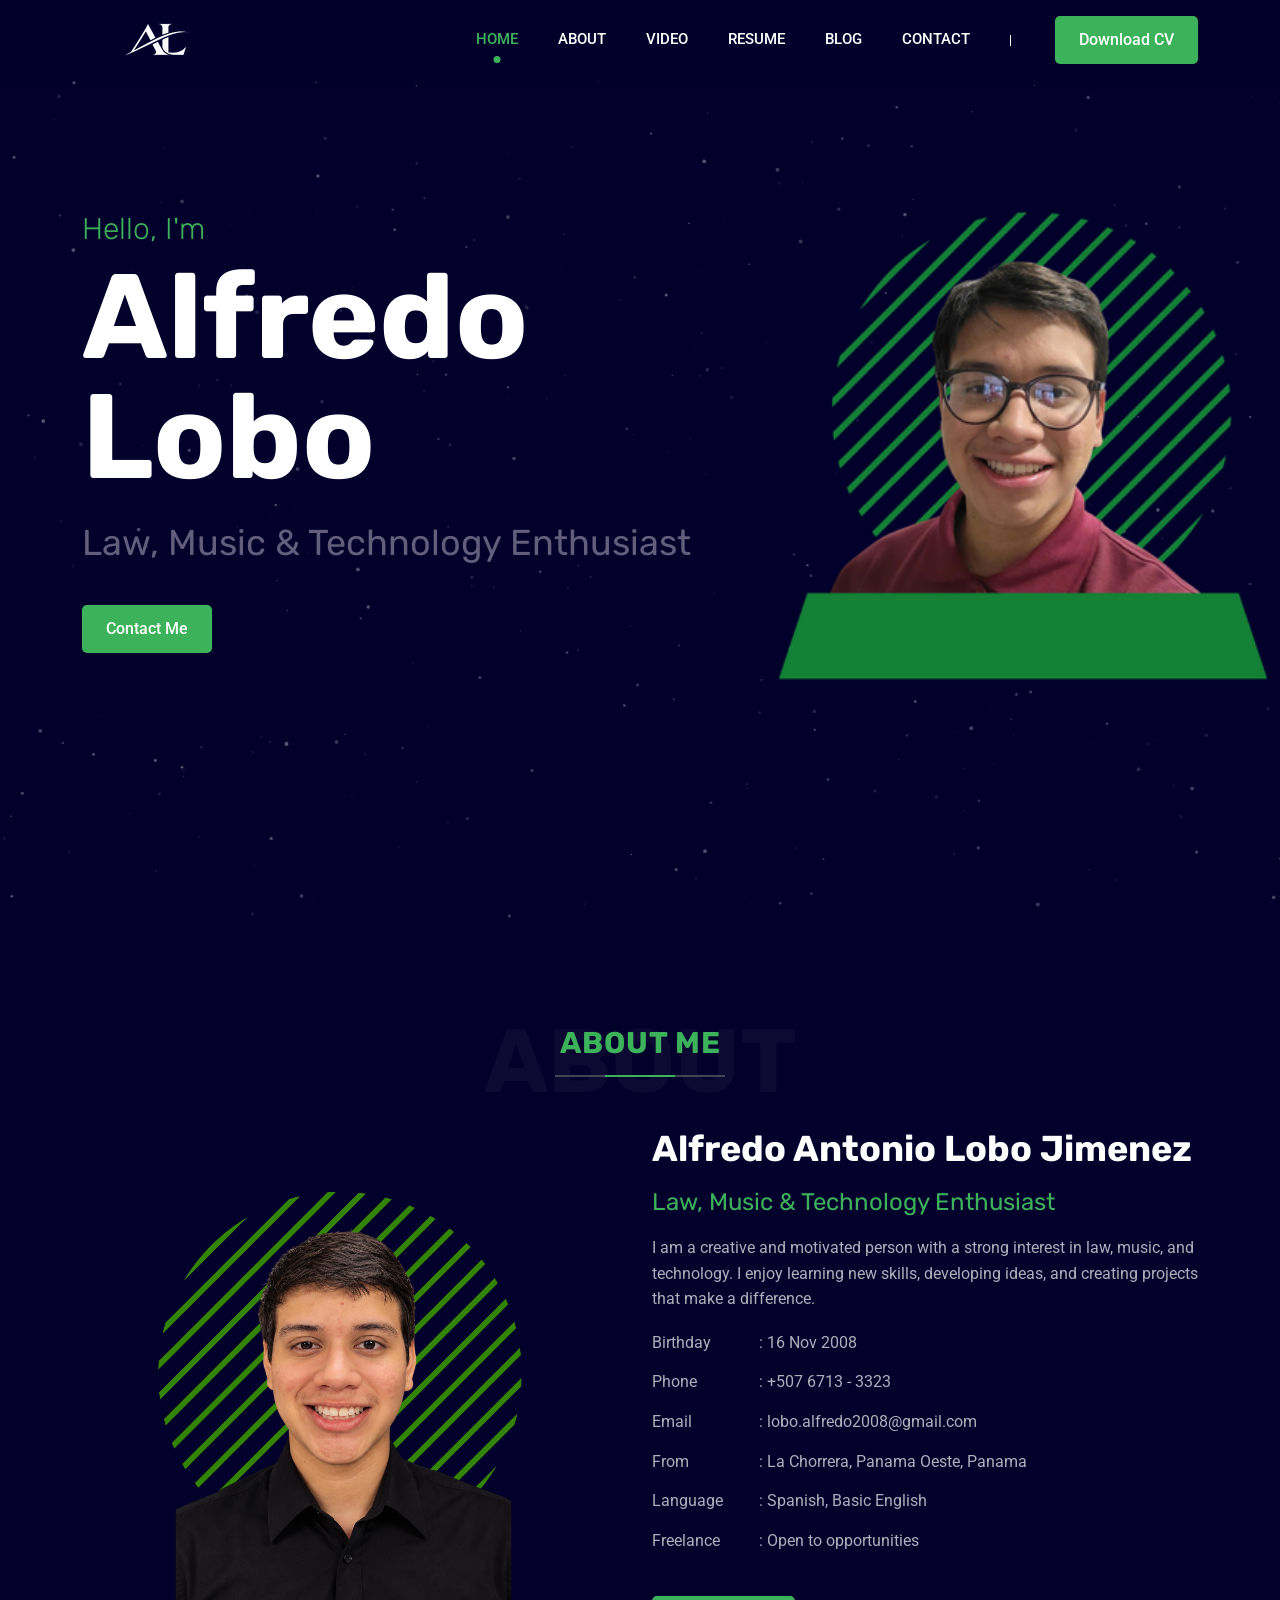
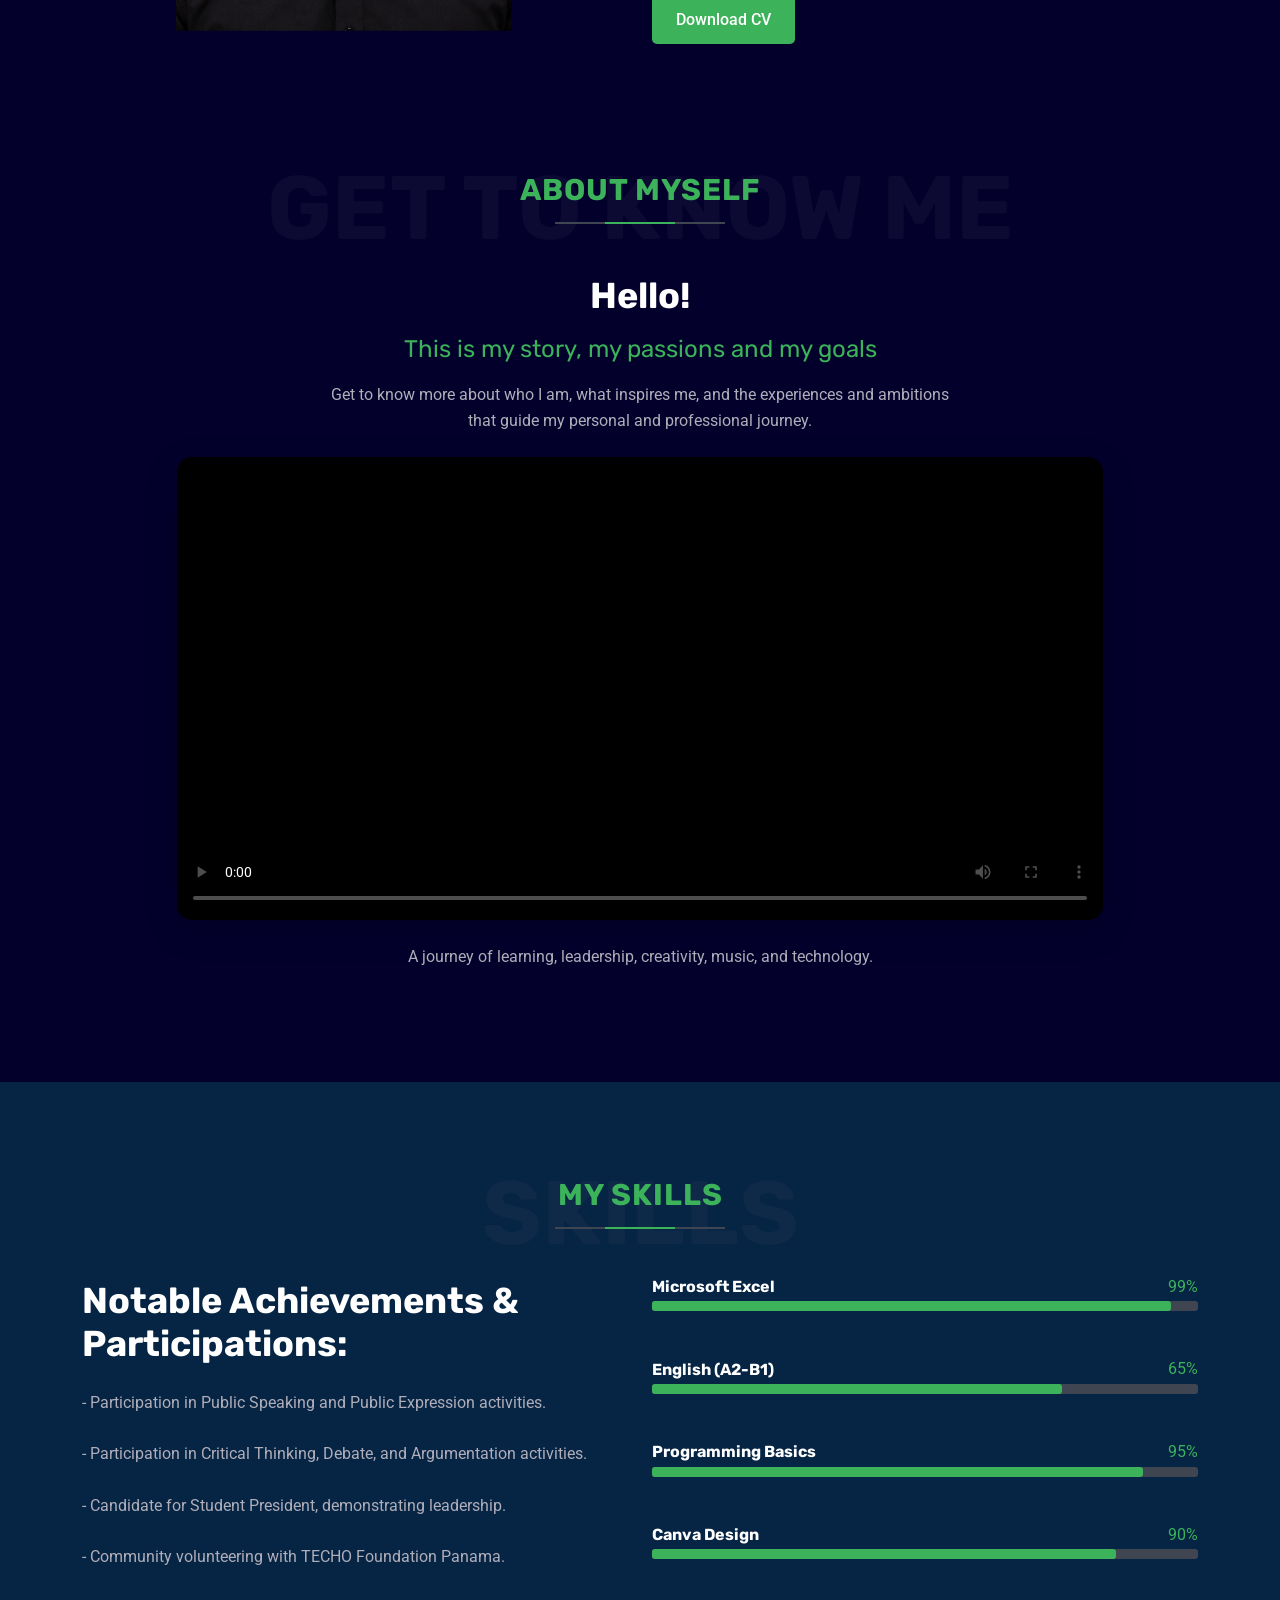
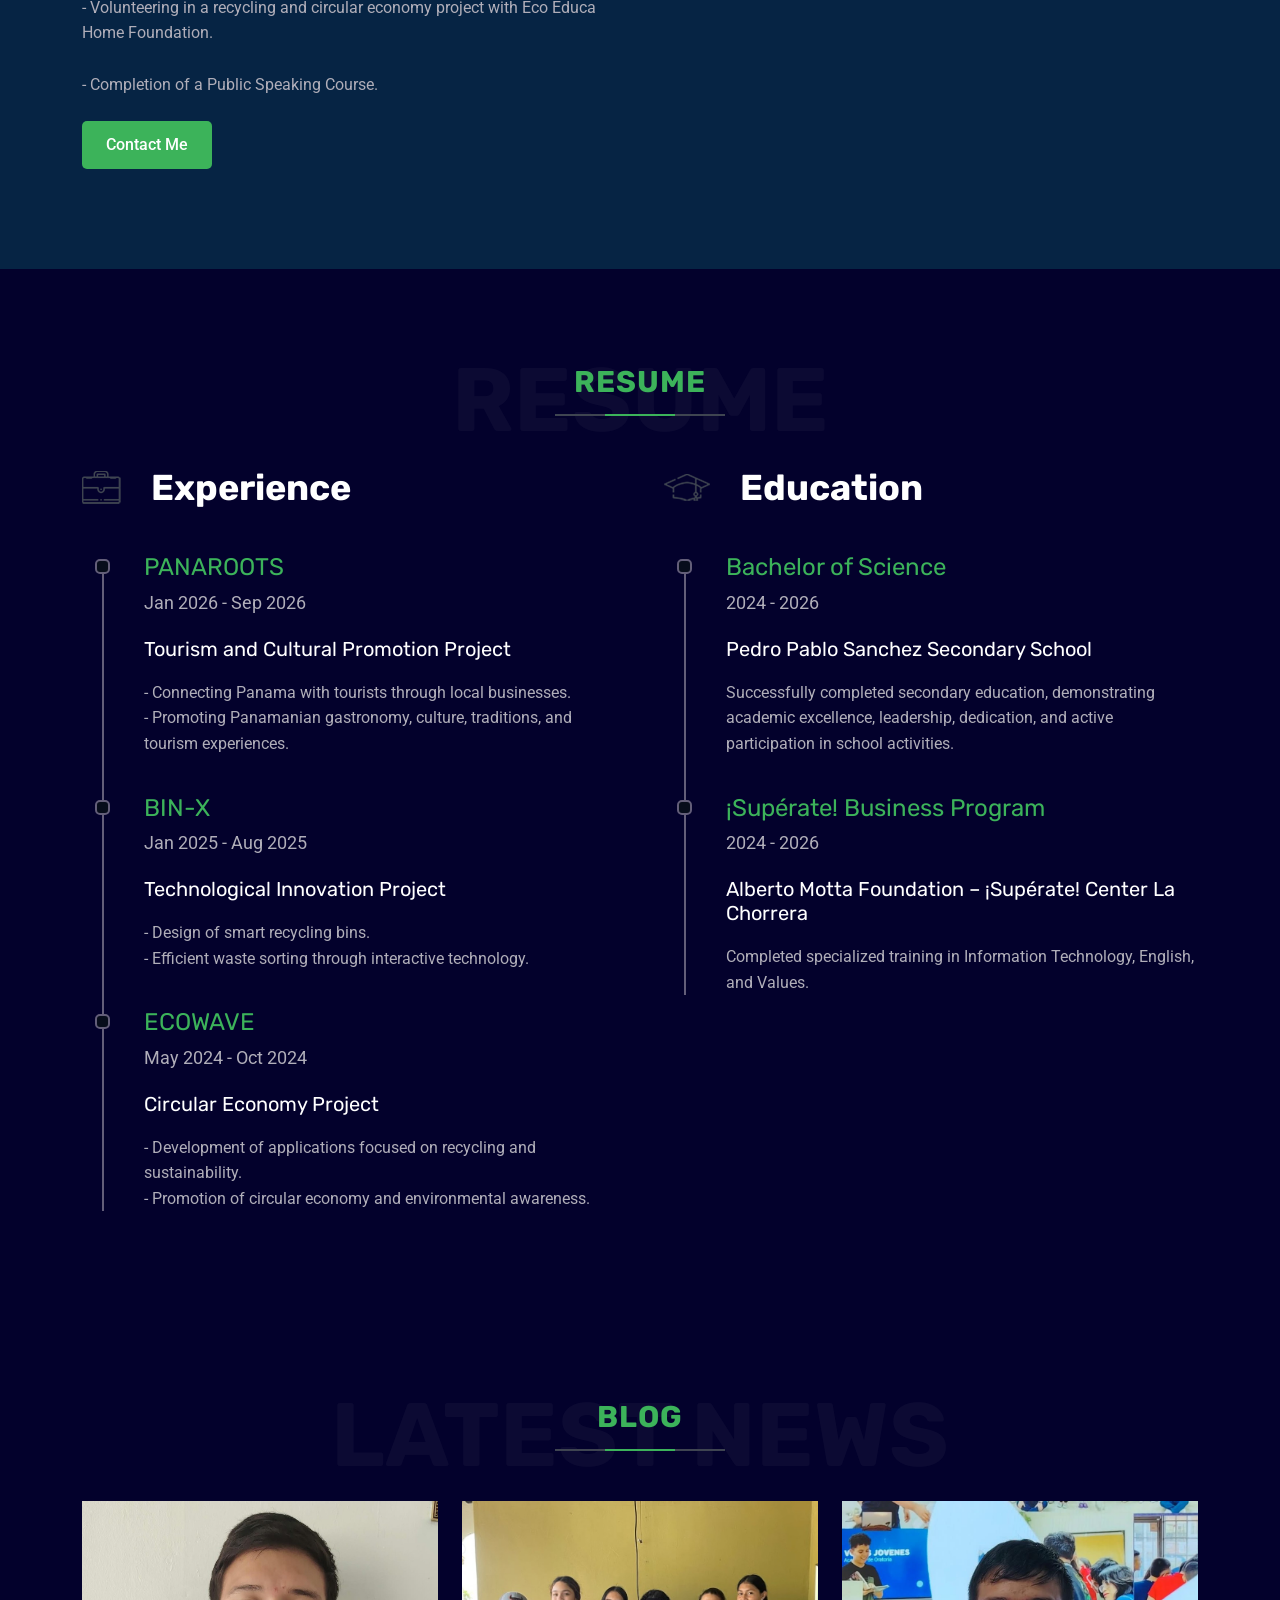
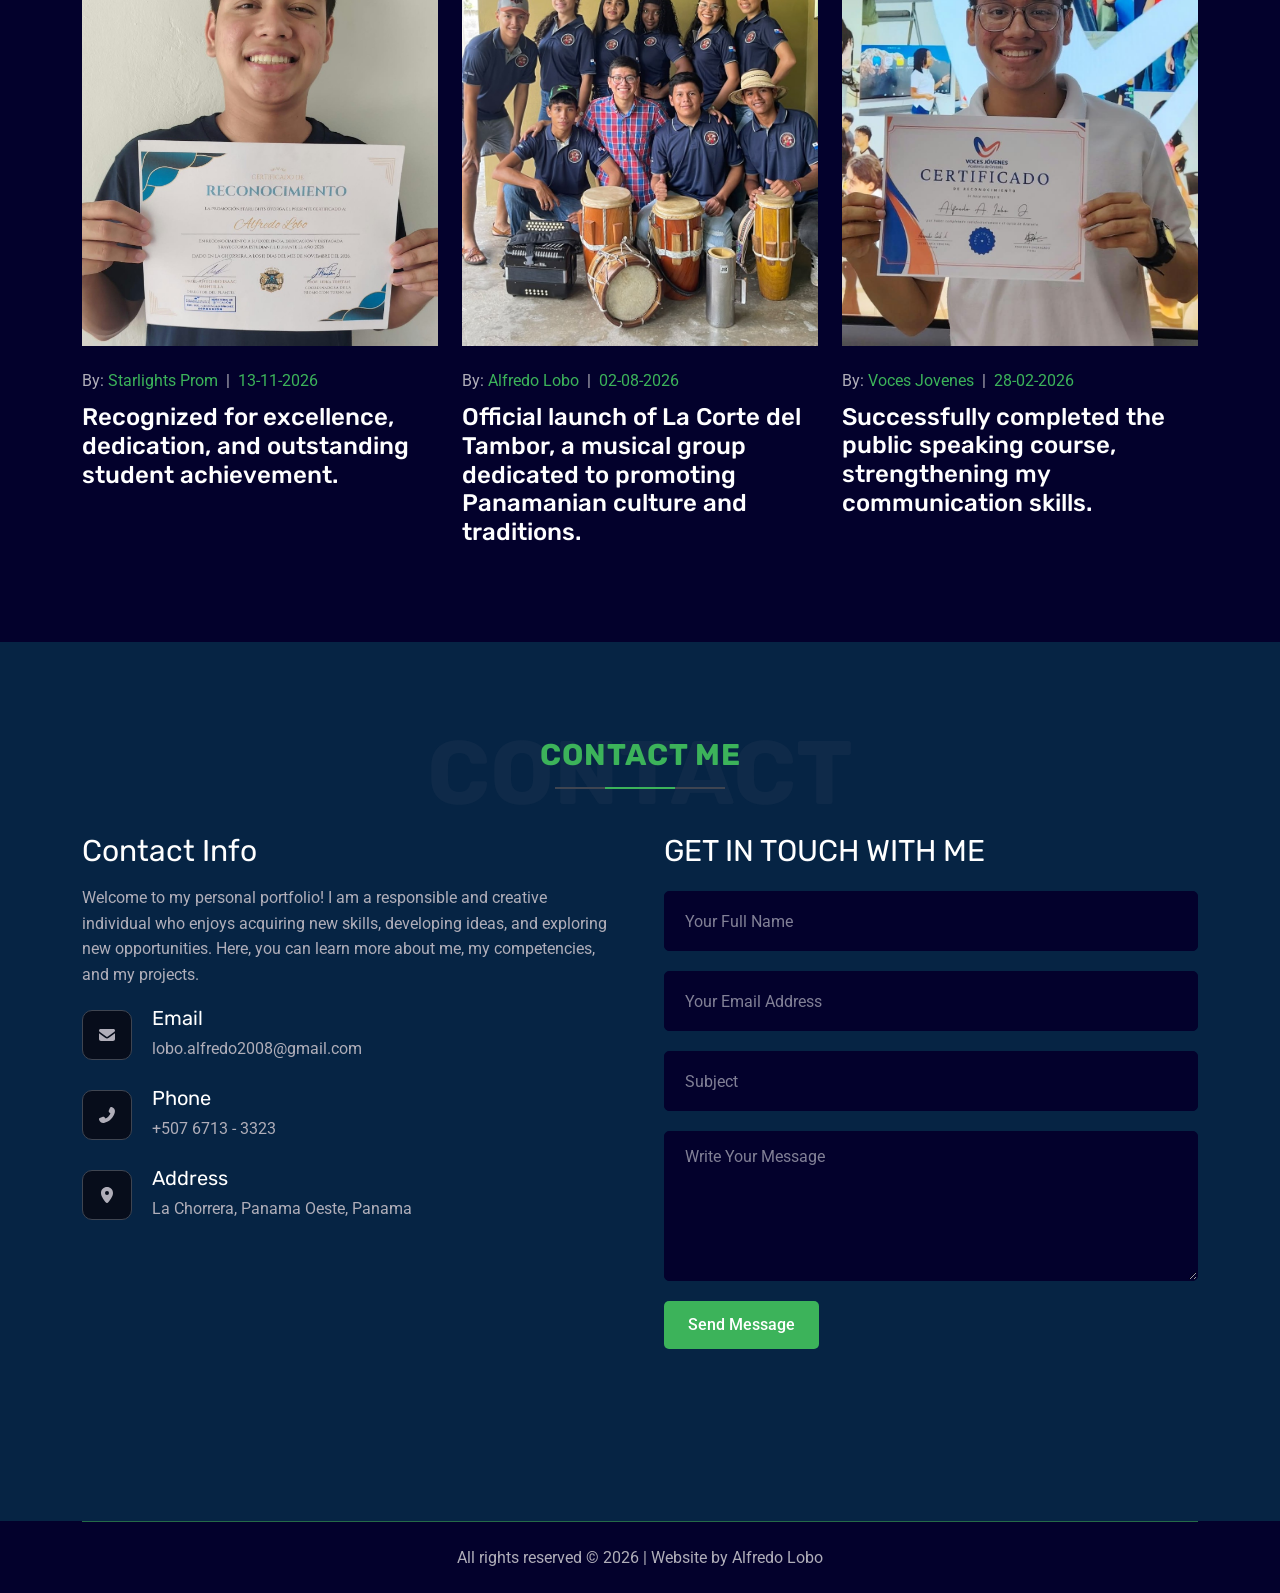
==== commit 96c5dbe9: "Update index.html" ====
--- a/template.discretedev.com/html/disfolio-demo/disfolio/index.html
+++ b/template.discretedev.com/html/disfolio-demo/disfolio/index.html
@@ -197,12 +197,12 @@
               <h2 class="st-skill-title">Notable Achievements &amp; Participations:</h2>
 
               <div class="st-skill-subtitle">
-                Participation in Public Speaking and Public Expression activities.<br><br>
-                Participation in Critical Thinking, Debate, and Argumentation activities.<br><br>
-                Candidate for Student President, demonstrating leadership.<br><br>
-                Community volunteering with TECHO Foundation Panama.<br><br>
-                Volunteering in a recycling and circular economy project with Eco Educa Home Foundation.<br><br>
-                Completion of a Public Speaking Course.
+                - Participation in Public Speaking and Public Expression activities.<br><br>
+                - Participation in Critical Thinking, Debate, and Argumentation activities.<br><br>
+                - Candidate for Student President, demonstrating leadership.<br><br>
+                - Community volunteering with TECHO Foundation Panama.<br><br>
+                - Volunteering in a recycling and circular economy project with Eco Educa Home Foundation.<br><br>
+                - Completion of a Public Speaking Course.
               </div>
 
               <div class="st-text-block-btn mt-4">
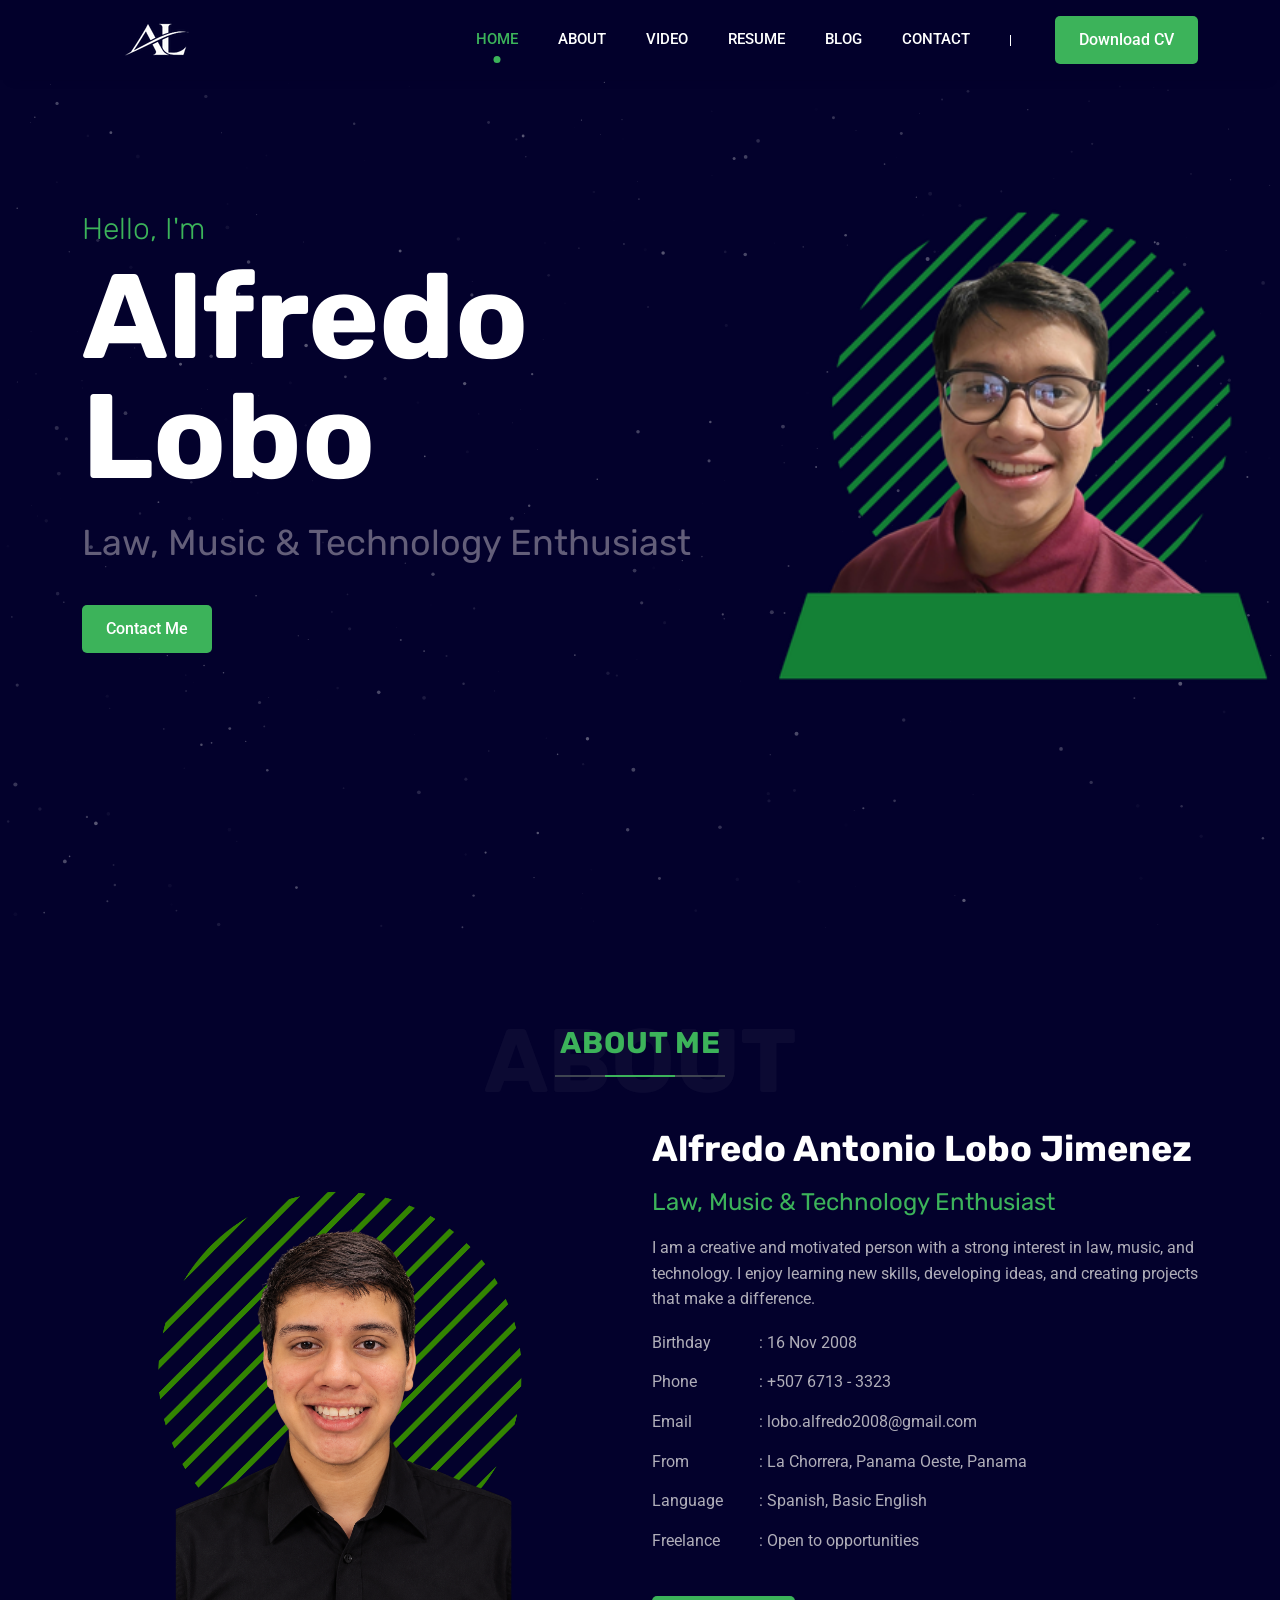
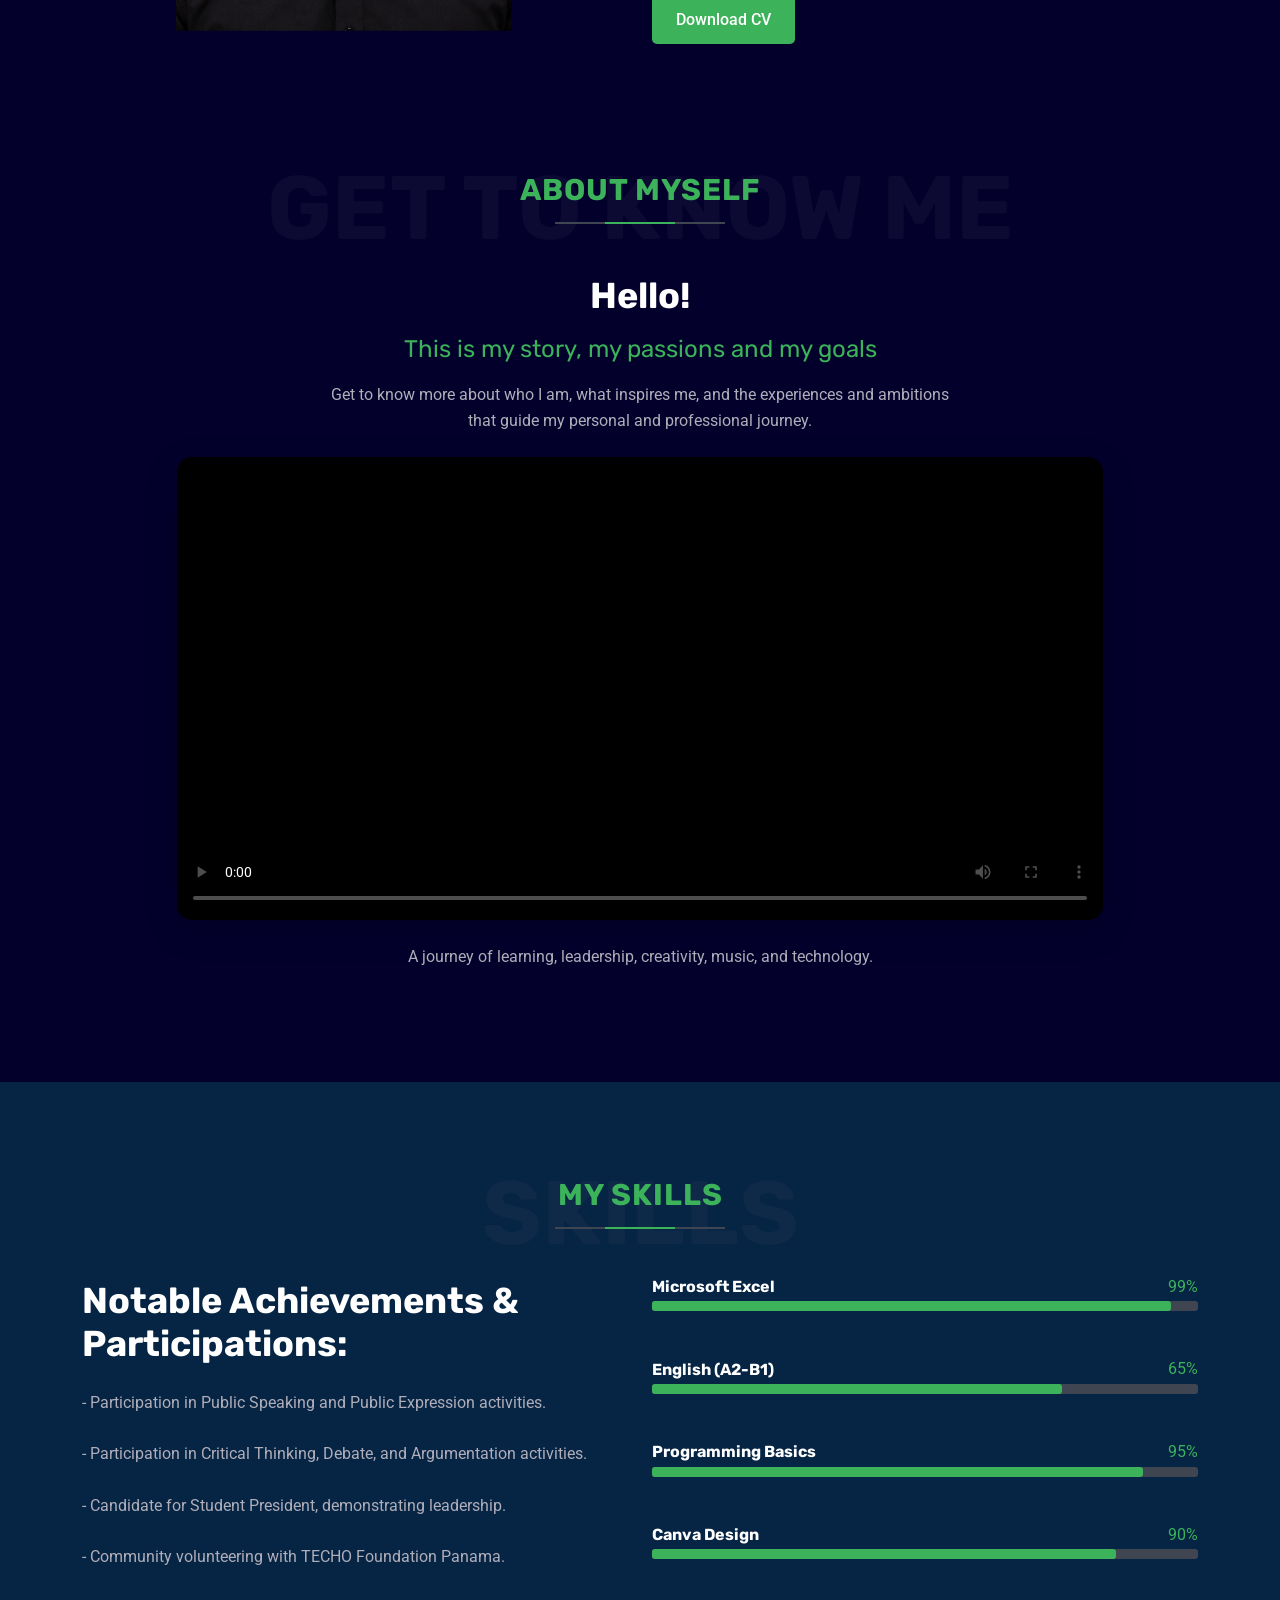
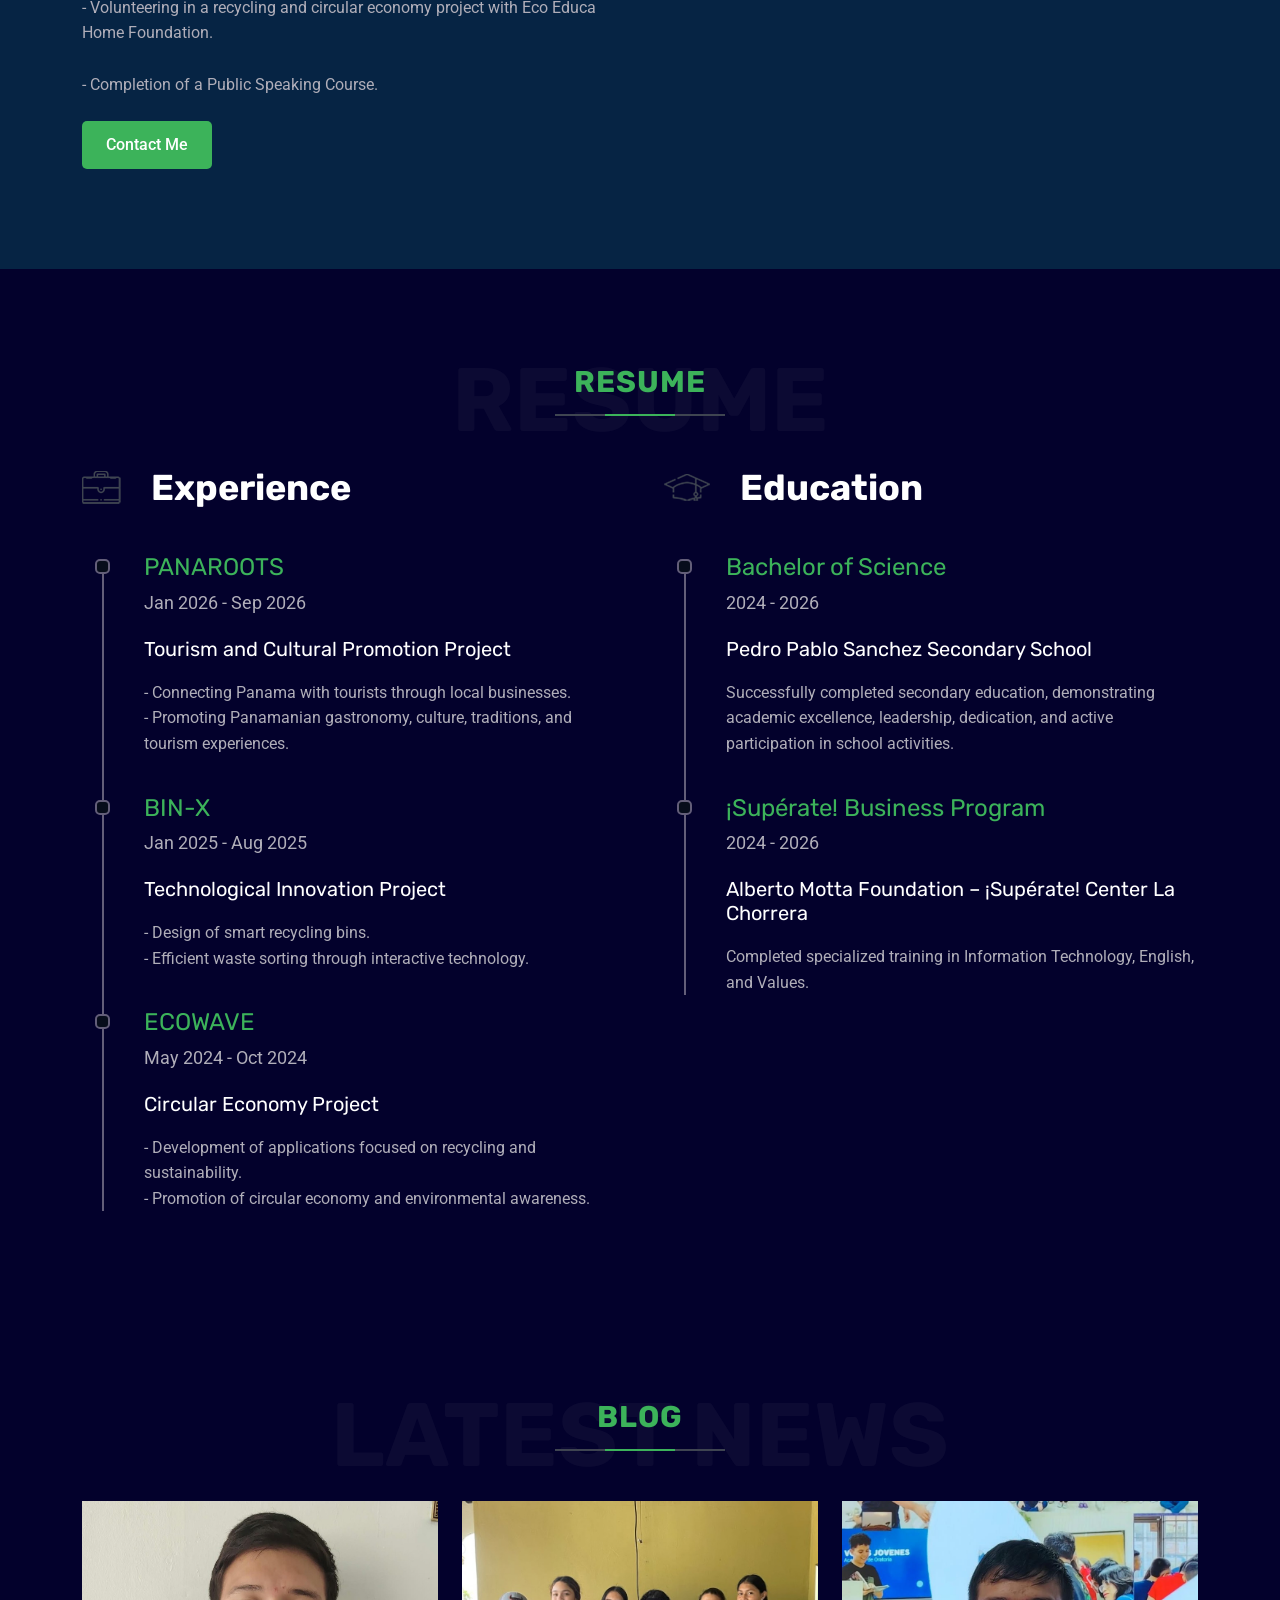
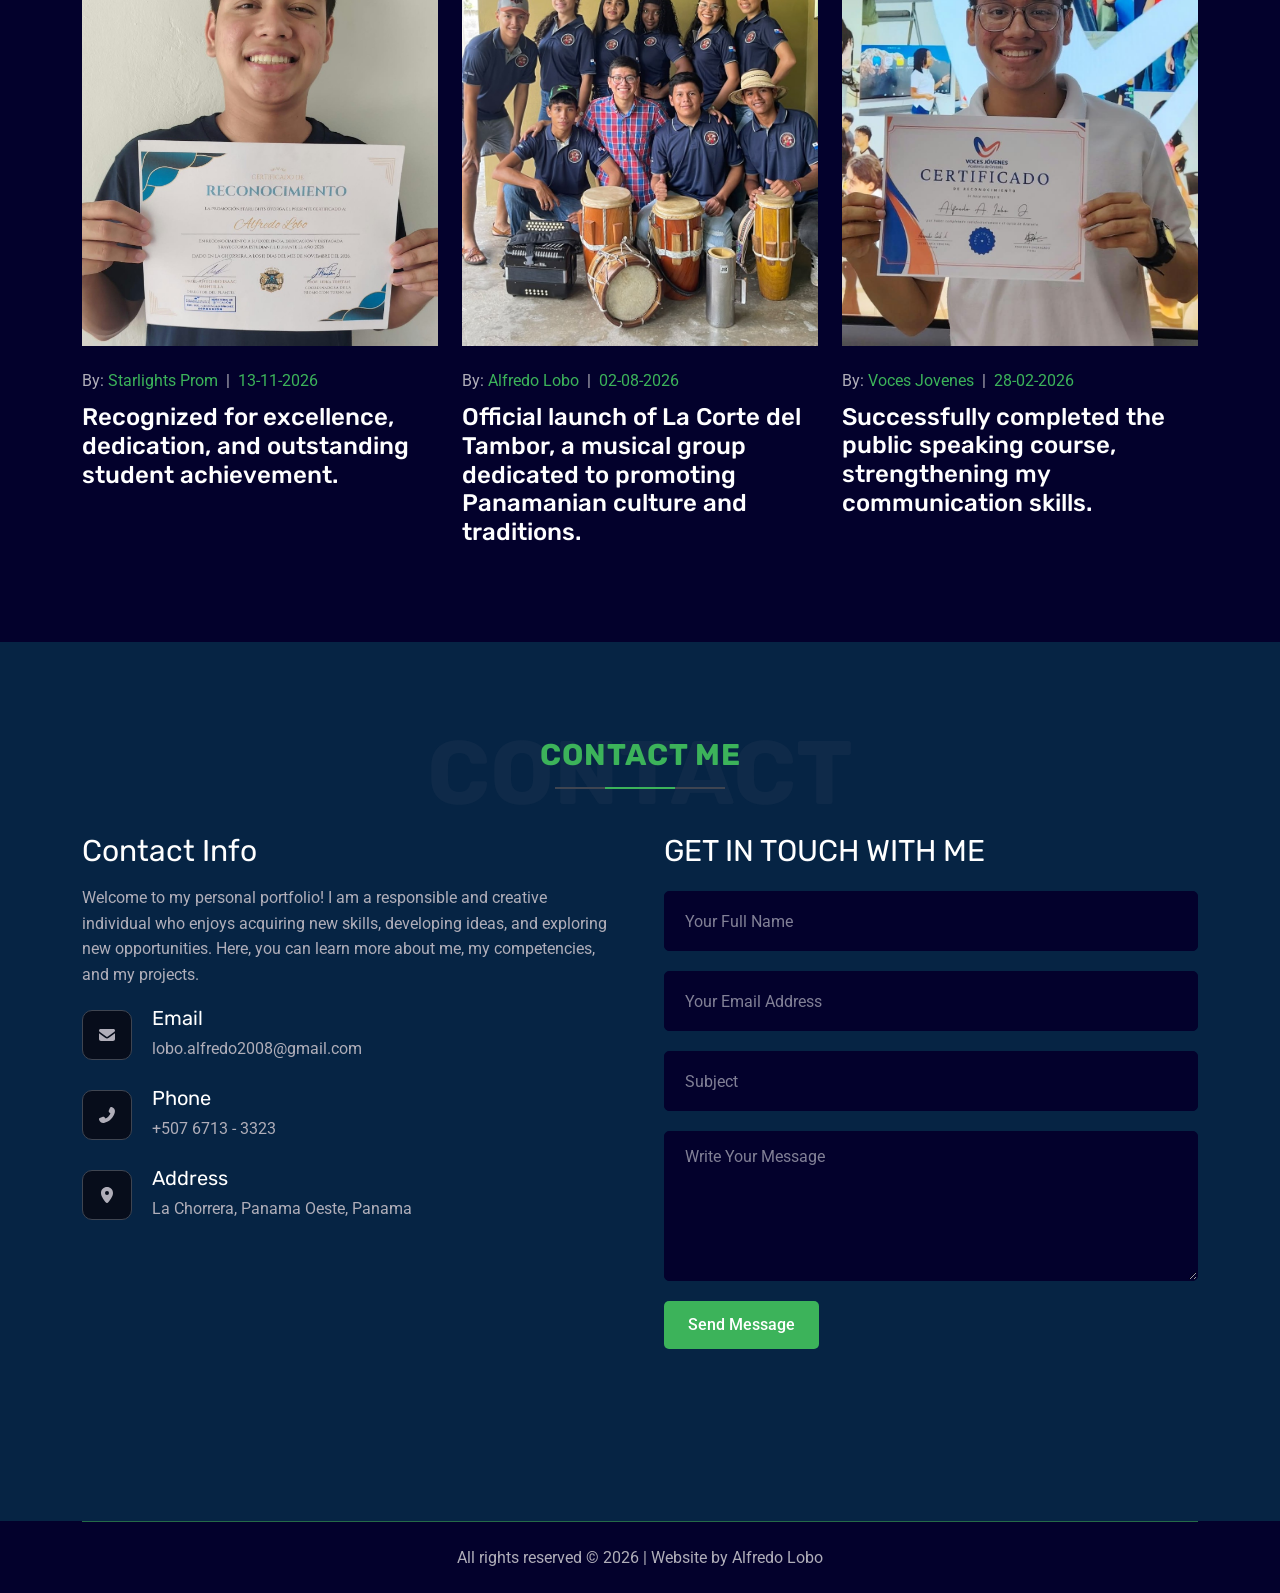
==== commit bcb3f93f: "Update index.html" ====
--- a/template.discretedev.com/html/disfolio-demo/disfolio/index.html
+++ b/template.discretedev.com/html/disfolio-demo/disfolio/index.html
@@ -162,7 +162,7 @@
             <video controls playsinline preload="metadata"
                    poster="assets/img/section/video-cover.jpg"
                    style="display:block; width:100%; height:auto;">
-              <source src="assets/video/alfredo-presentation.mp4" type="video/mp4">
+              <source src="assets/video/mivideo.1" type="video/mp4">
               Your browser does not support HTML5 video.
             </video>
           </div>
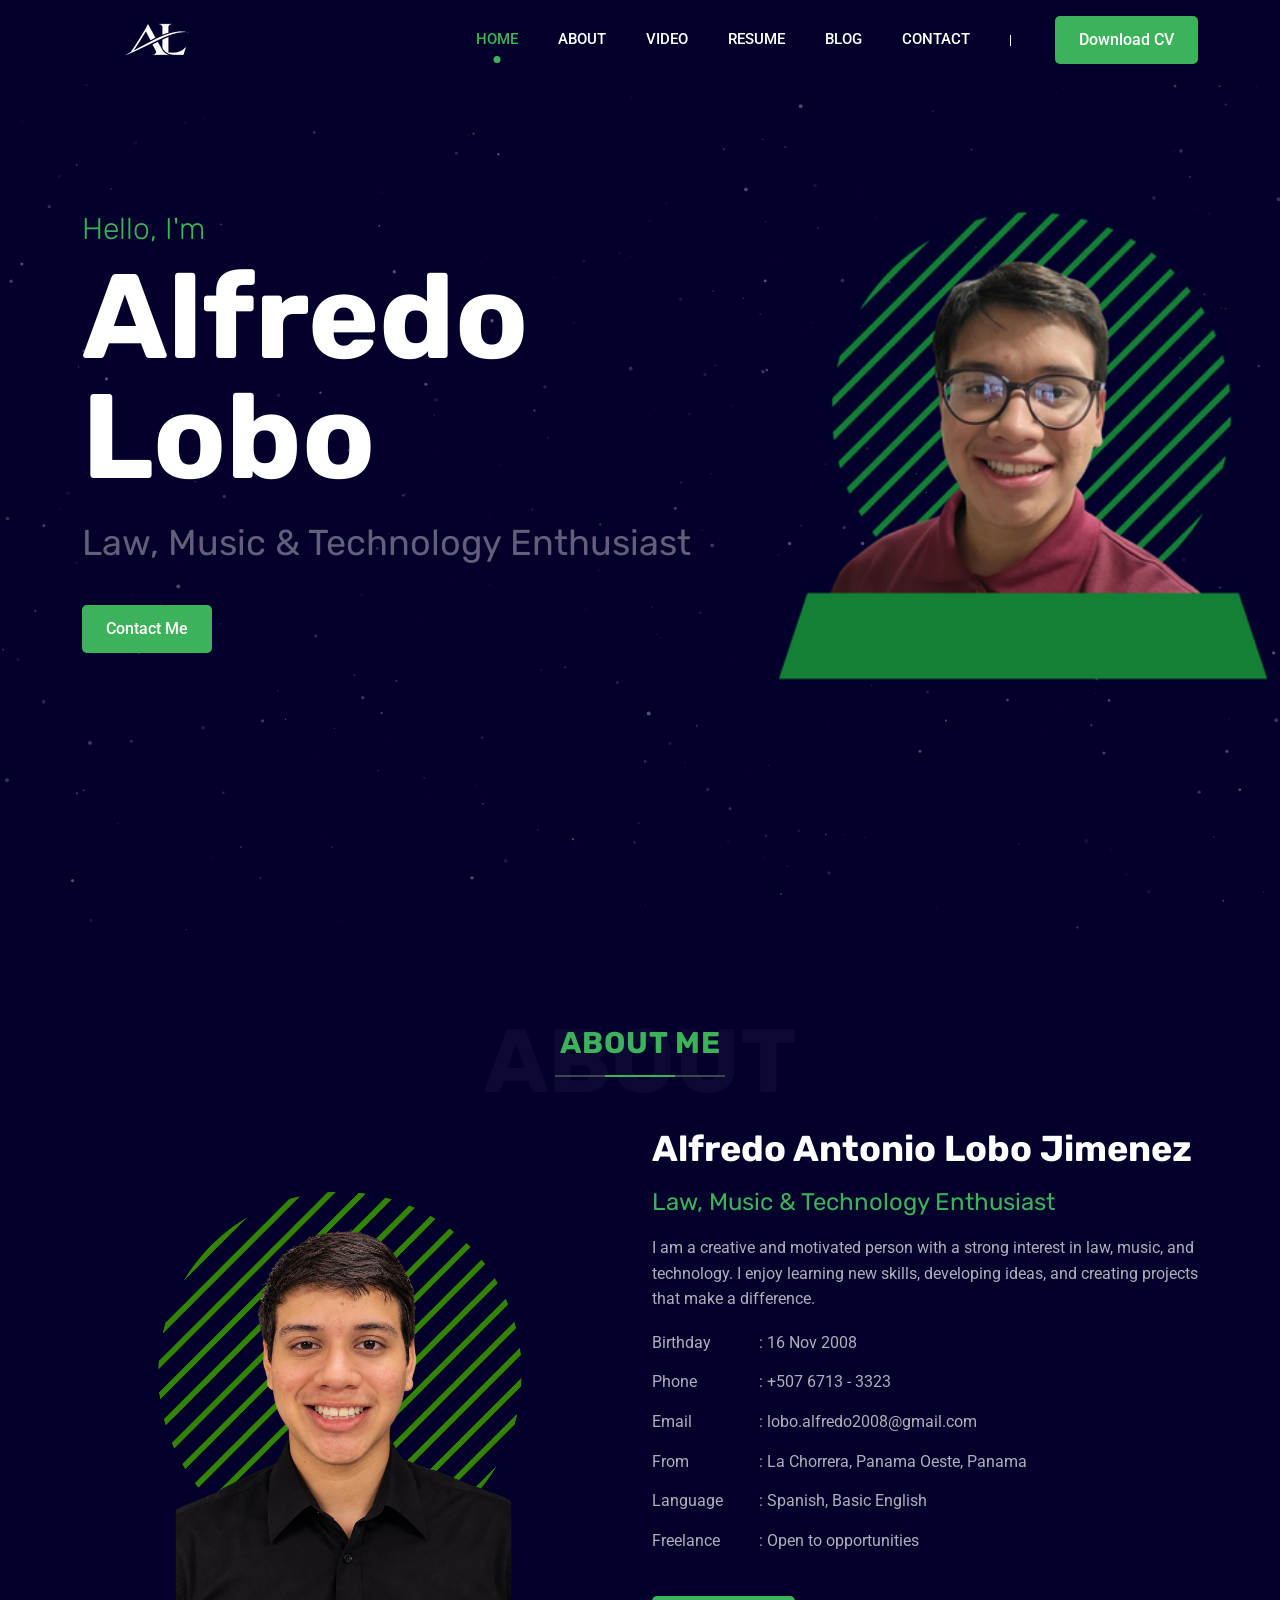
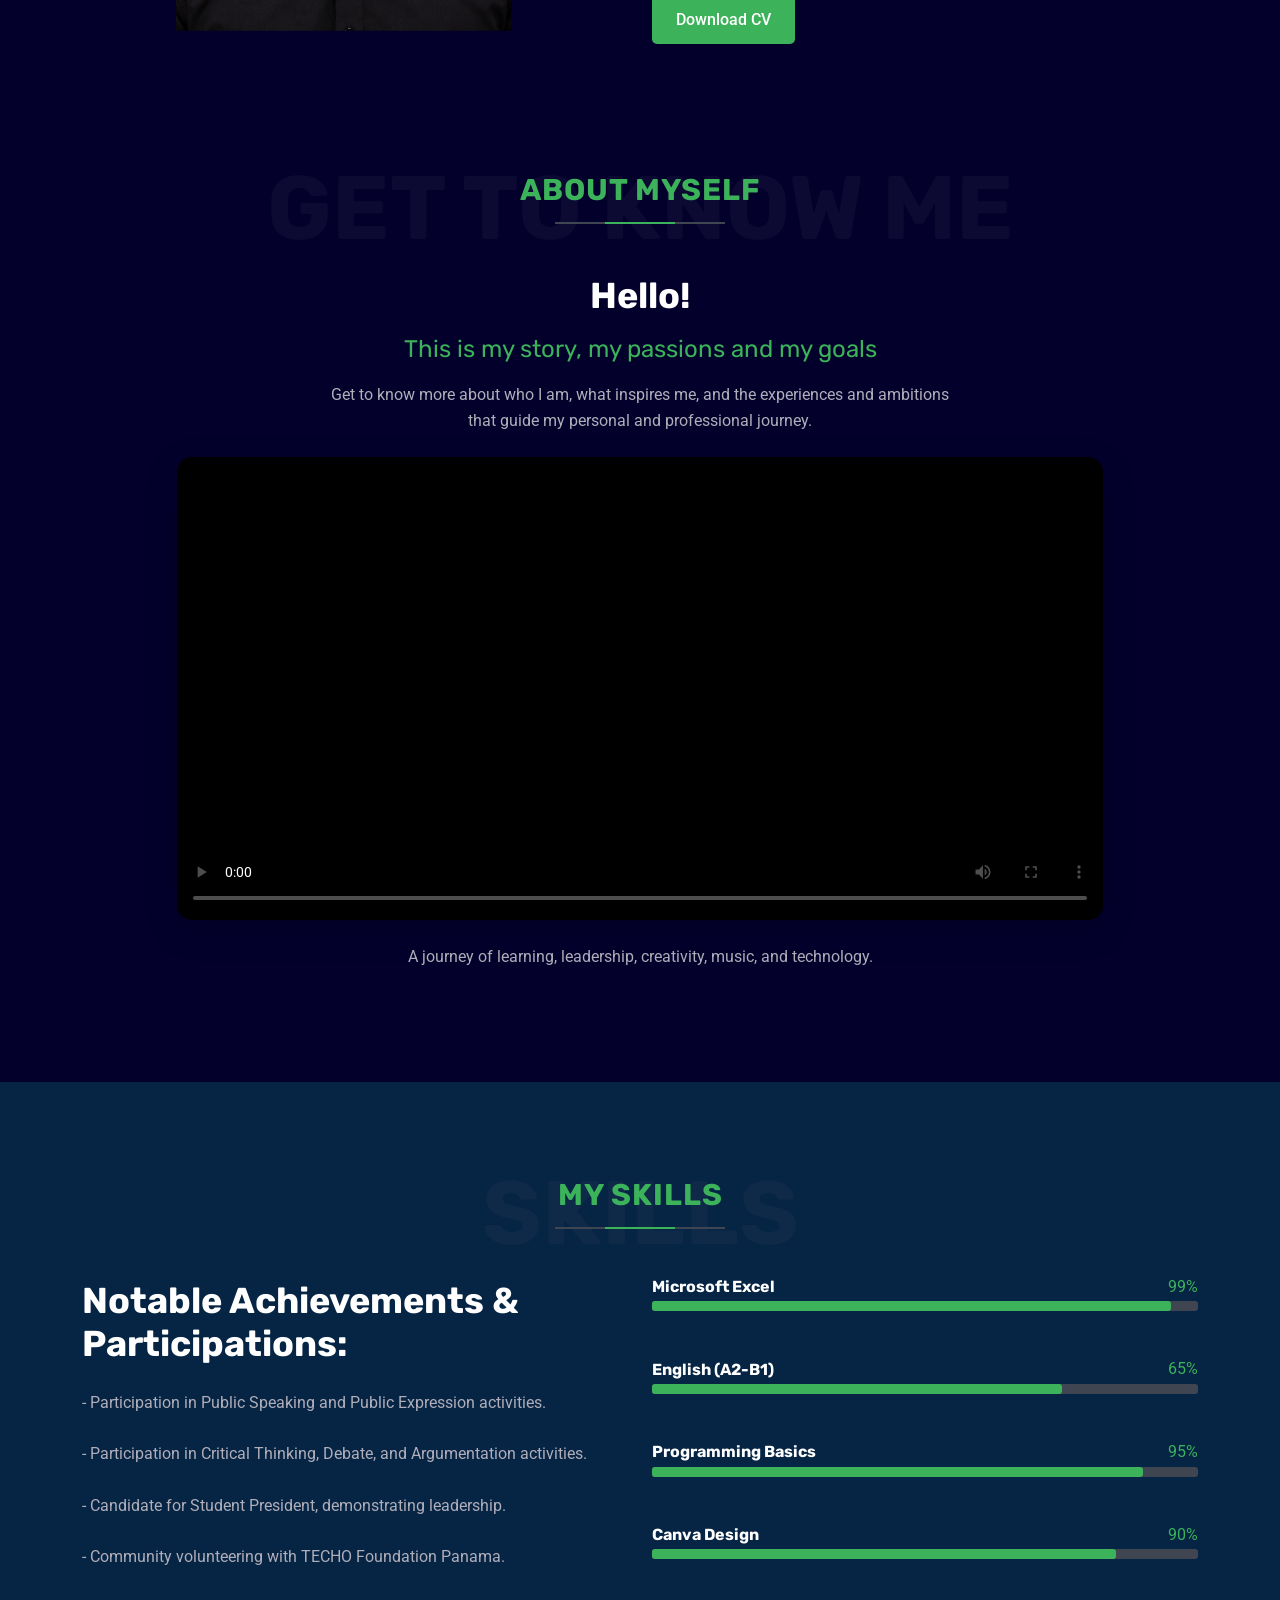
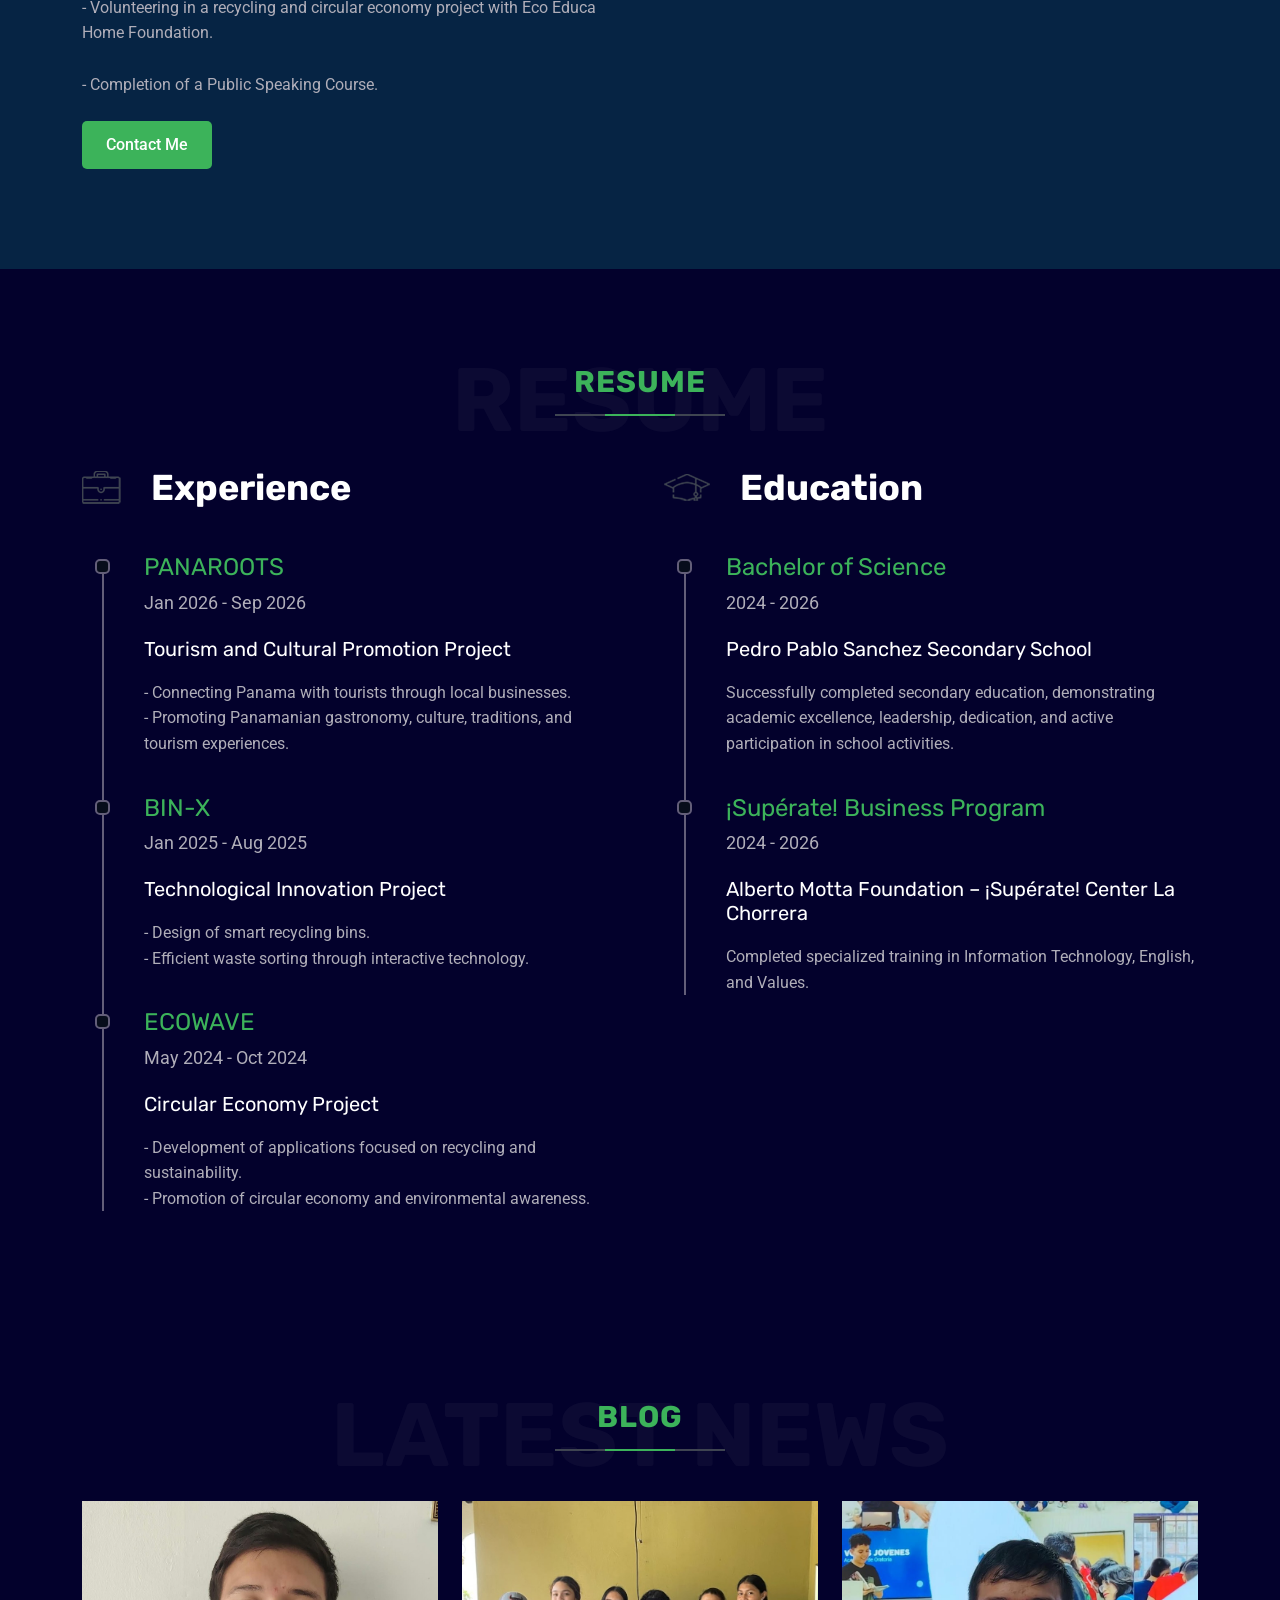
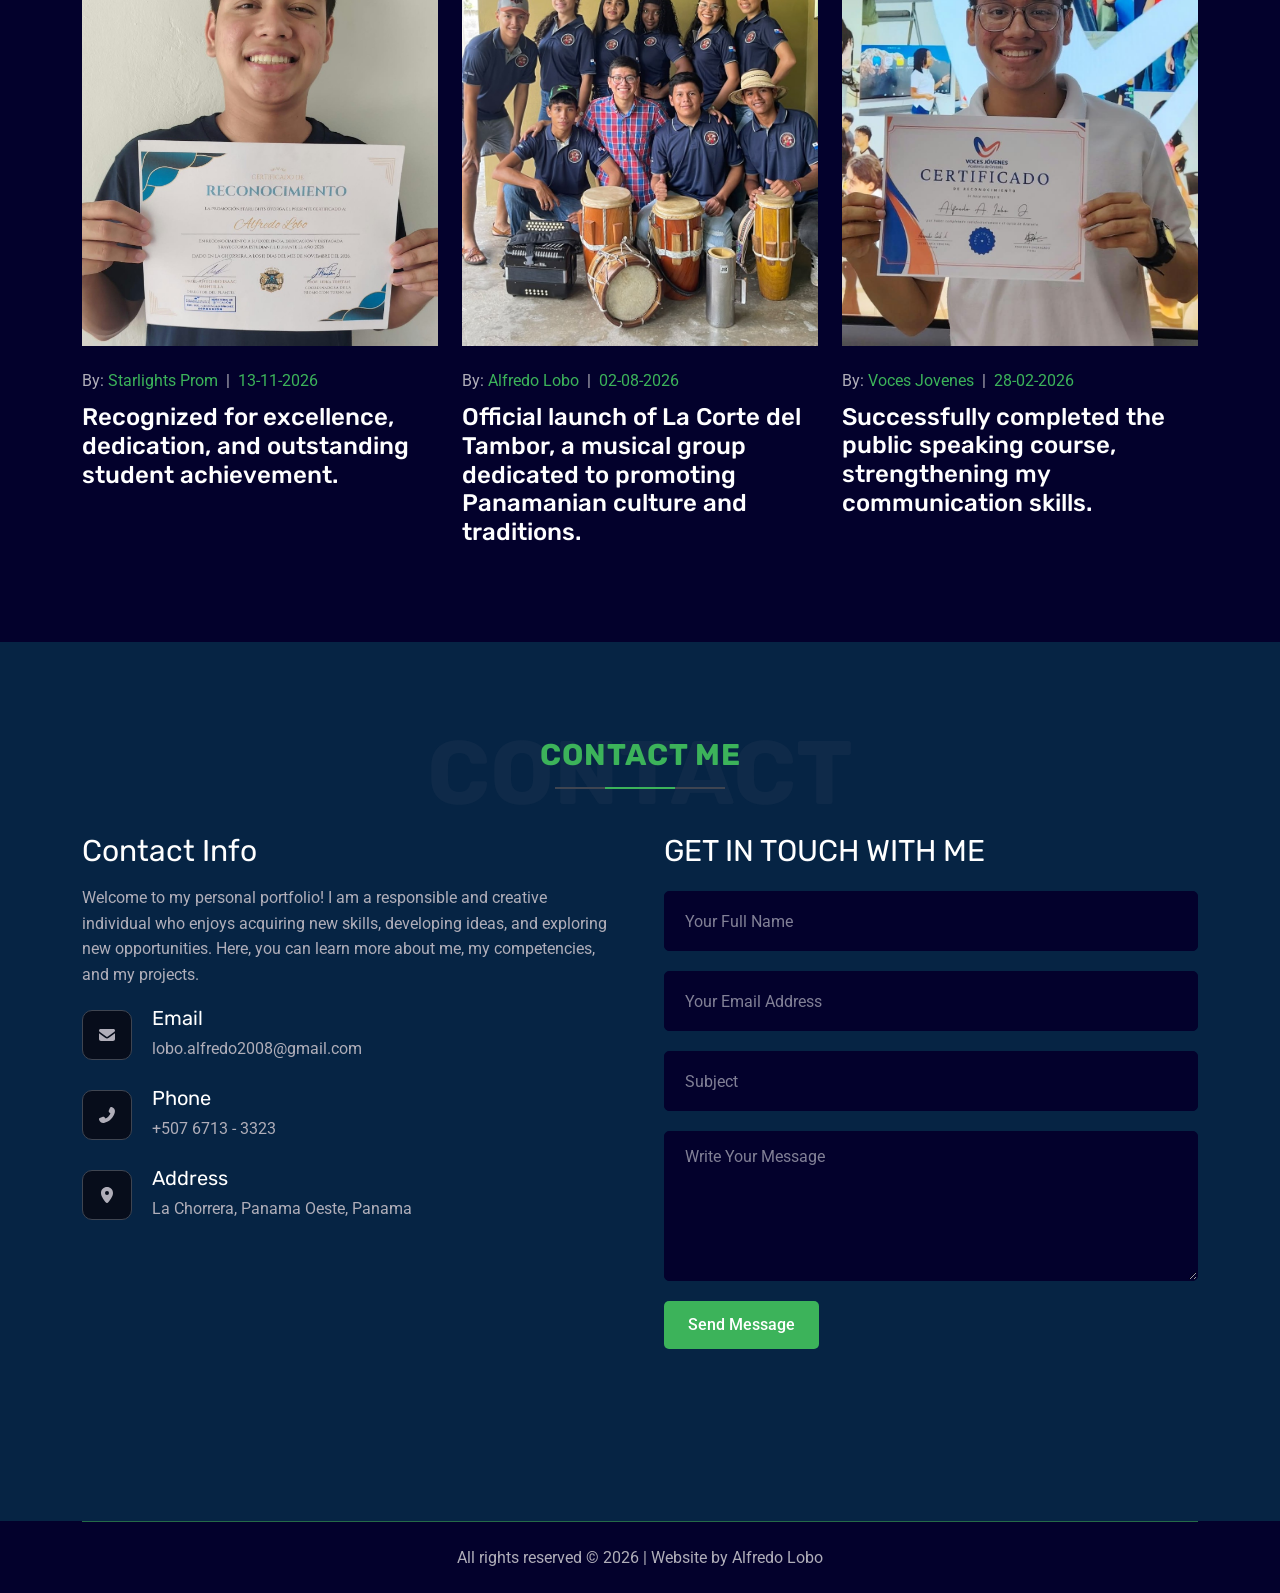
==== commit 92f61f15: "hoy" ====
--- a/template.discretedev.com/html/disfolio-demo/disfolio/index.html
+++ b/template.discretedev.com/html/disfolio-demo/disfolio/index.html
@@ -162,7 +162,7 @@
             <video controls playsinline preload="metadata"
                    poster="assets/img/section/video-cover.jpg"
                    style="display:block; width:100%; height:auto;">
-              <source src="assets/video/mivideo.1" type="video/mp4">
+              <source src="assets/video/mivideo.mp4.mp4" type="video/mp4">
               Your browser does not support HTML5 video.
             </video>
           </div>
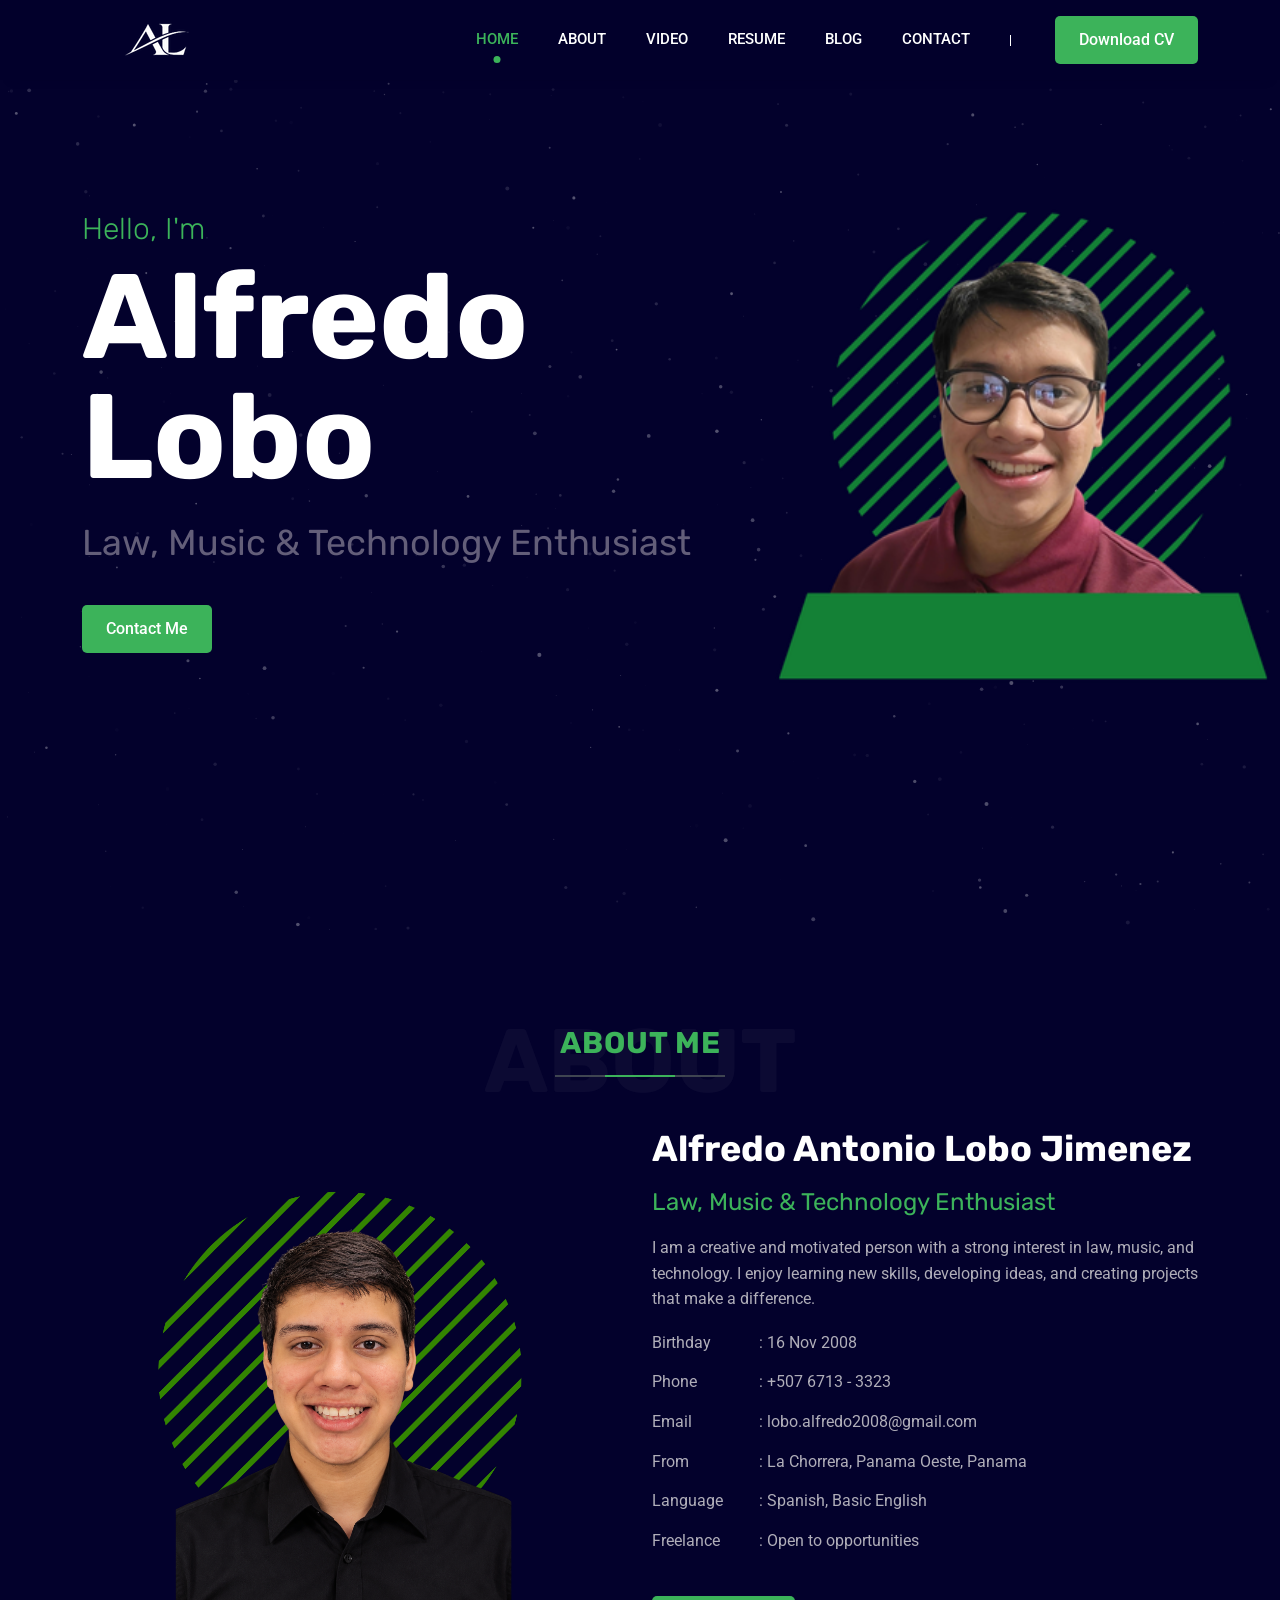
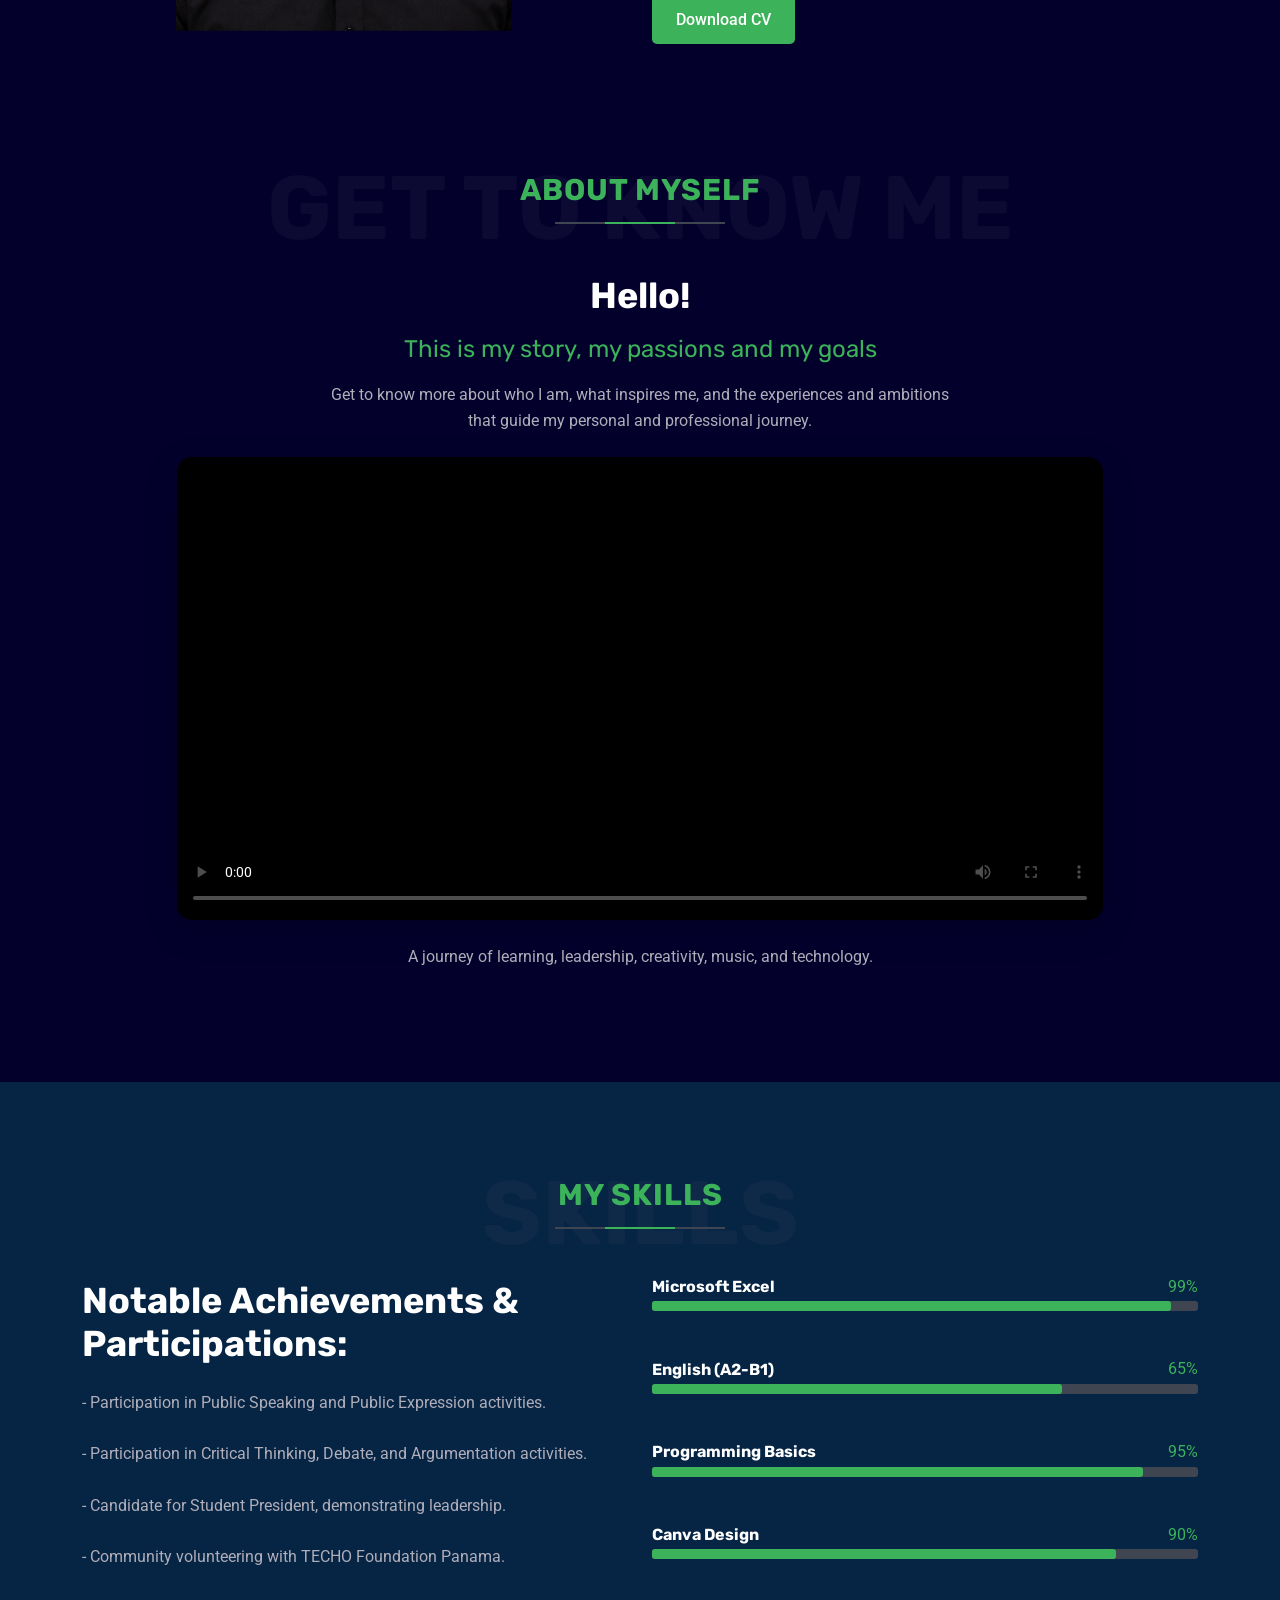
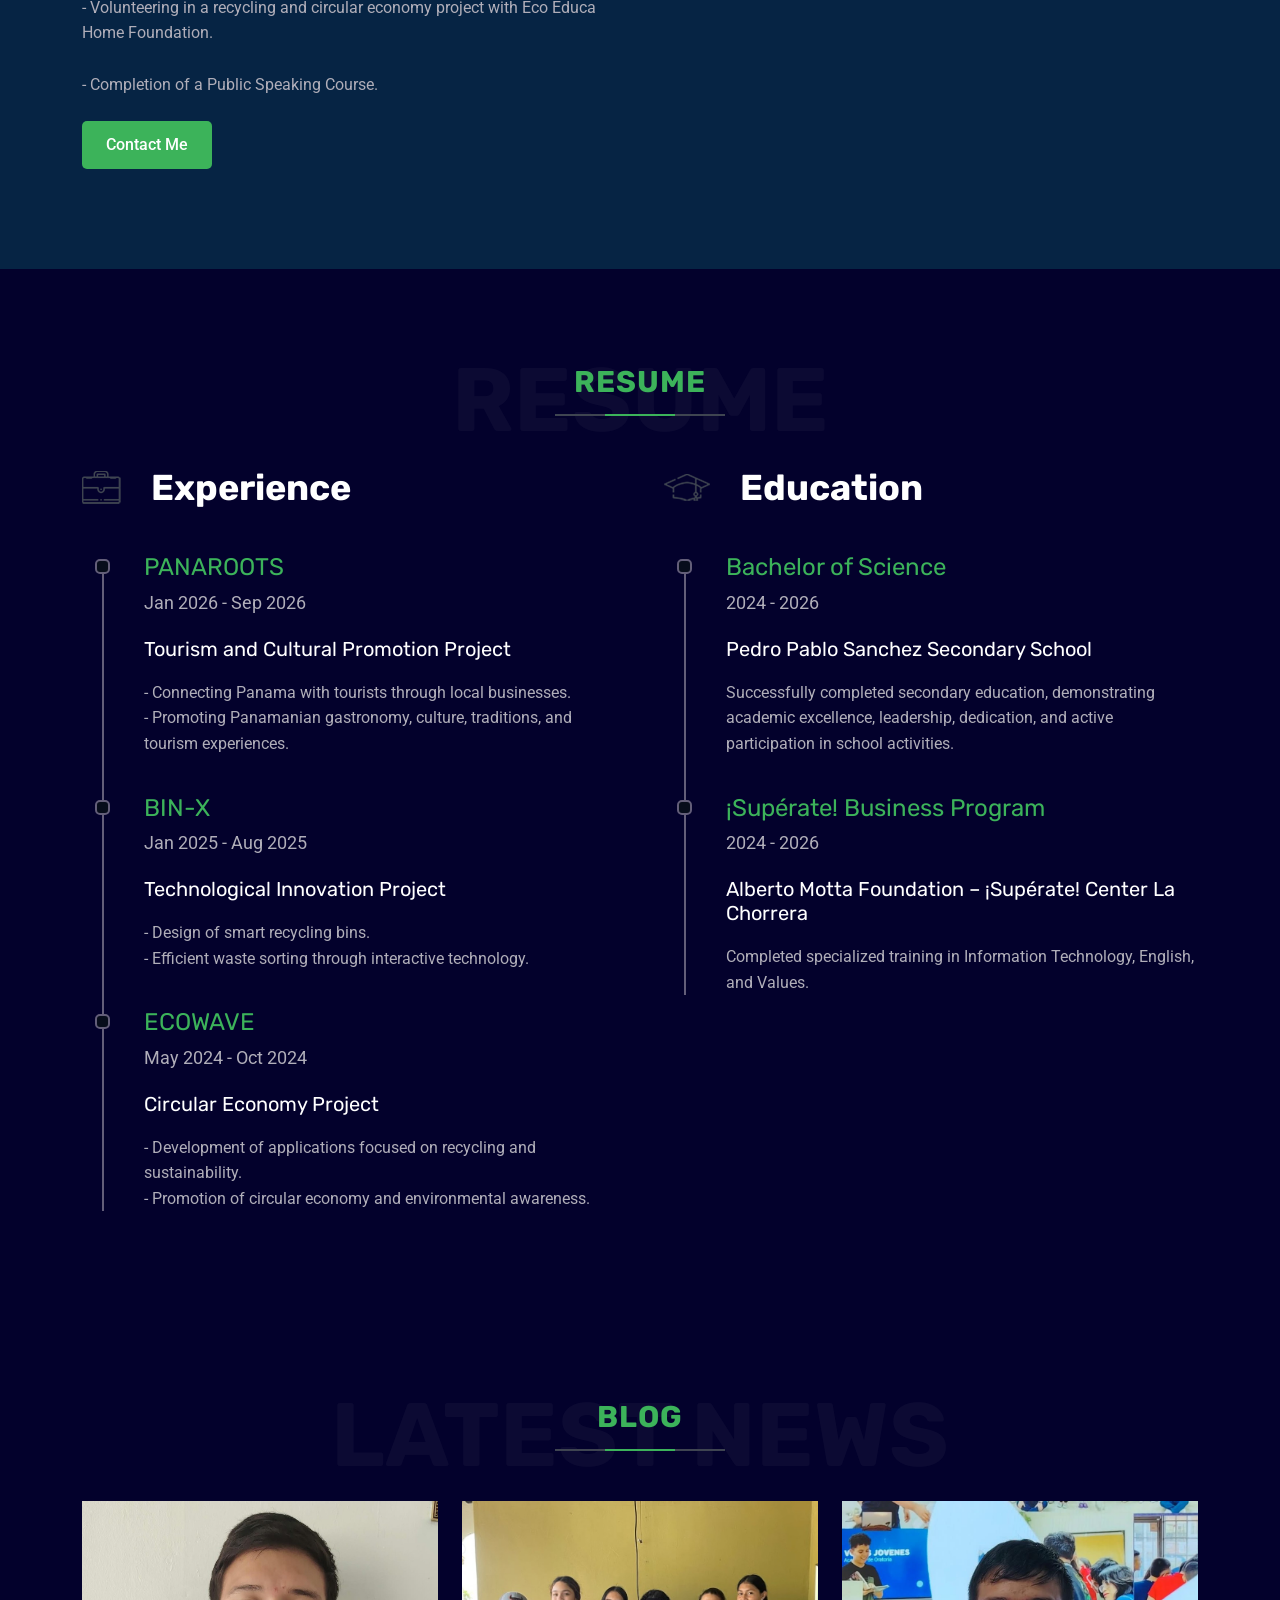
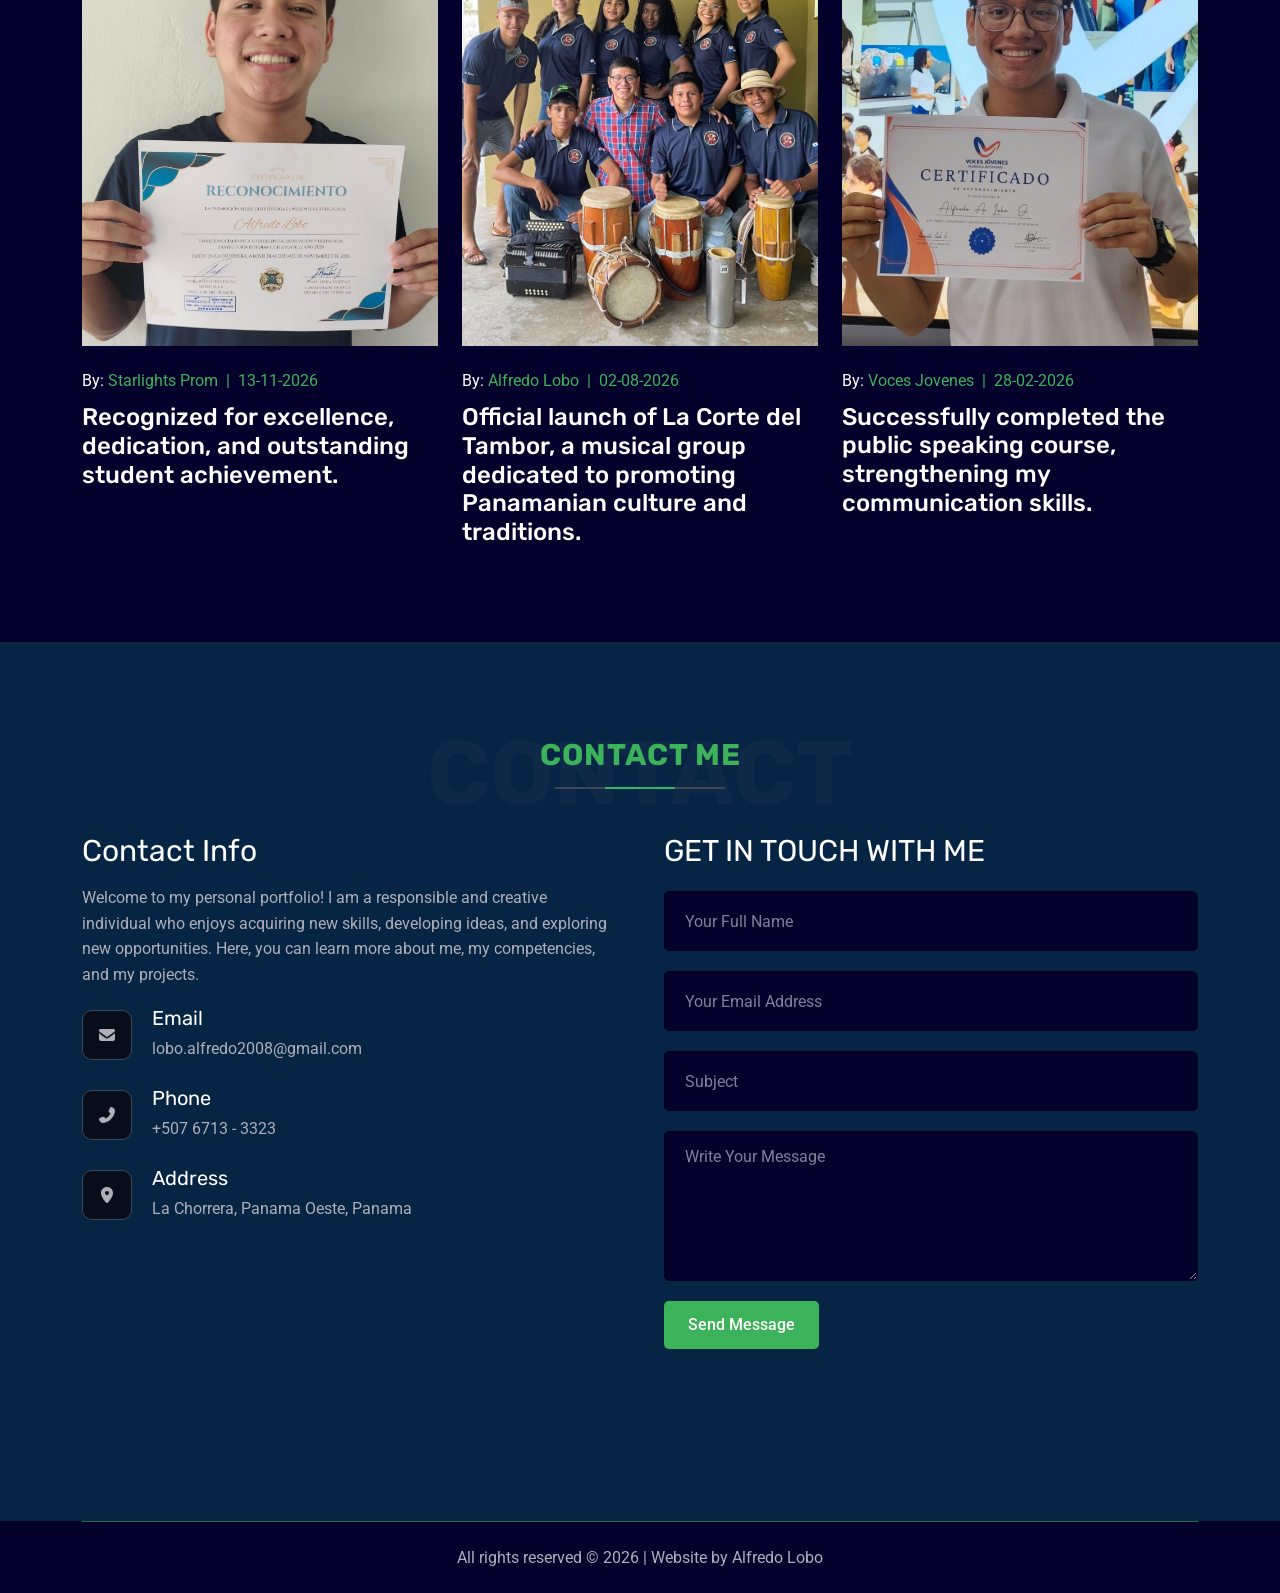
==== commit 29c5f0fc: "FINAL" ====
--- a/template.discretedev.com/html/disfolio-demo/disfolio/index.html
+++ b/template.discretedev.com/html/disfolio-demo/disfolio/index.html
@@ -388,94 +388,171 @@
     <div class="st-height-b100 st-height-lg-b80"></div>
   </section>
 
-  <!-- BLOG -->
-  <section id="blog">
-    <div class="st-height-b100 st-height-lg-b80"></div>
-
-    <div class="container">
-      <div class="st-section-heading st-style1">
-        <h4 class="st-section-heading-title">BLOG</h4>
-        <h2 class="st-section-heading-subtitle">LATEST NEWS</h2>
-      </div>
-      <div class="st-height-b25 st-height-lg-b25"></div>
-    </div>
-
-    <div class="container">
-      <div class="blog-wrapper">
-        <div class="row g-4">
-
-          <!-- NEWS 1 -->
-          <div class="col-lg-4 col-sm-6">
-            <div class="st-post-single st-style1">
-              <div class="st-post-thumb st-zoom">
-                <img src="assets/img/blog/blog1.jpg" class="st-zoom-in" alt="Student achievement">
-              </div>
-
-              <div class="st-post-info">
-                <div class="st-post-date">
-                  By:
-                  <span class="st-post-author">Starlights Prom</span>
-                  <span class="st-post-date-divider">|</span>
-                  <span class="st-post-publish-date">13-11-<span class="year"></span></span>
-                </div>
-
-                <h4 class="st-post-title">
-                  Recognized for excellence, dedication, and outstanding student achievement.
-                </h4>
-              </div>
-            </div>
-          </div>
-
-          <!-- NEWS 2 -->
-          <div class="col-lg-4 col-sm-6">
-            <div class="st-post-single st-style1">
-              <div class="st-post-thumb st-zoom">
-                <img src="assets/img/blog/blog2.jpg" class="st-zoom-in" alt="La Corte del Tambor launch">
-              </div>
-
-              <div class="st-post-info">
-                <div class="st-post-date">
-                  By:
-                  <span class="st-post-author">Alfredo Lobo</span>
-                  <span class="st-post-date-divider">|</span>
-                  <span class="st-post-publish-date">02-08-<span class="year"></span></span>
-                </div>
-
-                <h4 class="st-post-title">
-                  Official launch of La Corte del Tambor, a musical group dedicated to promoting Panamanian culture and traditions.
-                </h4>
-              </div>
-            </div>
-          </div>
-
-          <!-- NEWS 3 -->
-          <div class="col-lg-4 col-sm-6">
-            <div class="st-post-single st-style1">
-              <div class="st-post-thumb st-zoom">
-                <img src="assets/img/blog/blog3.jpg" class="st-zoom-in" alt="Public speaking course">
-              </div>
-
-              <div class="st-post-info">
-                <div class="st-post-date">
-                  By:
-                  <span class="st-post-author">Voces Jovenes</span>
-                  <span class="st-post-date-divider">|</span>
-                  <span class="st-post-publish-date">28-02-<span class="year"></span></span>
-                </div>
-
-                <h4 class="st-post-title">
-                  Successfully completed the public speaking course, strengthening my communication skills.
-                </h4>
-              </div>
-            </div>
-          </div>
-
-        </div>
-      </div>
-    </div>
-
-    <div class="st-height-b95 st-height-lg-b75"></div>
-  </section>
+
+<!-- BLOG -->
+<section id="blog">
+  <div class="st-height-b100 st-height-lg-b80"></div>
+
+  <div class="container">
+    <div class="st-section-heading st-style1">
+      <h4 class="st-section-heading-title">BLOG</h4>
+      <h2 class="st-section-heading-subtitle">LATEST NEWS</h2>
+    </div>
+    <div class="st-height-b25 st-height-lg-b25"></div>
+  </div>
+
+  <div class="container">
+    <div class="blog-wrapper">
+      <div class="row g-4">
+
+        <!-- NEWS 1 -->
+        <div class="col-lg-4 col-sm-6">
+          <div class="st-post-single st-style1">
+
+            <div class="st-post-thumb">
+              <img src="assets/img/blog/blog1.jpg"
+                   alt="Student achievement">
+            </div>
+
+            <div class="st-post-info">
+              <div class="st-post-date">
+                <span class="by-text">By:</span>
+                <span class="st-post-author">Starlights Prom</span>
+                <span class="st-post-date-divider">|</span>
+                <span class="st-post-publish-date">13-11-<span class="year"></span></span>
+              </div>
+
+              <h4 class="st-post-title">
+                Recognized for excellence, dedication, and outstanding student achievement.
+              </h4>
+            </div>
+
+          </div>
+        </div>
+
+        <!-- NEWS 2 -->
+        <div class="col-lg-4 col-sm-6">
+          <div class="st-post-single st-style1">
+
+            <div class="st-post-thumb">
+              <img src="assets/img/blog/blog2.jpg"
+                   alt="La Corte del Tambor launch">
+            </div>
+
+            <div class="st-post-info">
+              <div class="st-post-date">
+                <span class="by-text">By:</span>
+                <span class="st-post-author">Alfredo Lobo</span>
+                <span class="st-post-date-divider">|</span>
+                <span class="st-post-publish-date">02-08-<span class="year"></span></span>
+              </div>
+
+              <h4 class="st-post-title">
+                Official launch of La Corte del Tambor, a musical group dedicated to promoting Panamanian culture and traditions.
+              </h4>
+            </div>
+
+          </div>
+        </div>
+
+        <!-- NEWS 3 -->
+        <div class="col-lg-4 col-sm-6">
+          <div class="st-post-single st-style1">
+
+            <div class="st-post-thumb">
+              <img src="assets/img/blog/blog3.jpg"
+                   alt="Public speaking course">
+            </div>
+
+            <div class="st-post-info">
+              <div class="st-post-date">
+                <span class="by-text">By:</span>
+                <span class="st-post-author">Voces Jovenes</span>
+                <span class="st-post-date-divider">|</span>
+                <span class="st-post-publish-date">28-02-<span class="year"></span></span>
+              </div>
+
+              <h4 class="st-post-title">
+                Successfully completed the public speaking course, strengthening my communication skills.
+              </h4>
+            </div>
+
+          </div>
+        </div>
+
+      </div>
+    </div>
+  </div>
+
+  <div class="st-height-b95 st-height-lg-b75"></div>
+</section>
+
+
+<!-- BLOG CUSTOM CSS -->
+<style>
+
+/* IMÁGENES SIN ZOOM */
+#blog .st-post-thumb {
+  overflow: hidden;
+}
+
+#blog .st-post-thumb img,
+#blog .st-post-thumb:hover img {
+  transform: none !important;
+  scale: 1 !important;
+  transition: none !important;
+}
+
+/* BY: SIEMPRE BLANCO */
+#blog .by-text,
+#blog .st-post-single:hover .by-text {
+  color: #ffffff !important;
+}
+
+/* AUTORES Y FECHAS SIEMPRE VERDES */
+#blog .st-post-author,
+#blog .st-post-publish-date,
+#blog .st-post-date-divider,
+#blog .st-post-single:hover .st-post-author,
+#blog .st-post-single:hover .st-post-publish-date,
+#blog .st-post-single:hover .st-post-date-divider {
+  color: #3CB35A !important;
+  opacity: 1 !important;
+  filter: none !important;
+}
+
+/* TÍTULOS Y DESCRIPCIONES SIEMPRE BLANCOS */
+#blog .st-post-title,
+#blog .st-post-single:hover .st-post-title {
+  color: #ffffff !important;
+}
+
+/* ELIMINAR TRANSICIONES Y ANIMACIONES */
+#blog .st-post-single,
+#blog .st-post-thumb,
+#blog .st-post-info,
+#blog .st-post-date,
+#blog .st-post-title,
+#blog .st-post-author,
+#blog .st-post-publish-date {
+  transition: none !important;
+}
+
+/* CURSOR NORMAL EN IMÁGENES */
+#blog .st-post-thumb,
+#blog .st-post-thumb img {
+  cursor: default !important;
+}
+
+/* SELECCIÓN DE TEXTO SOLAMENTE EN LAS LETRAS */
+#blog .st-post-date,
+#blog .st-post-date span,
+#blog .st-post-title {
+  cursor: text !important;
+}
+
+</style>
+
 
     <!-- CONTACT -->
   <section id="contact" class="st-dark-bg">
